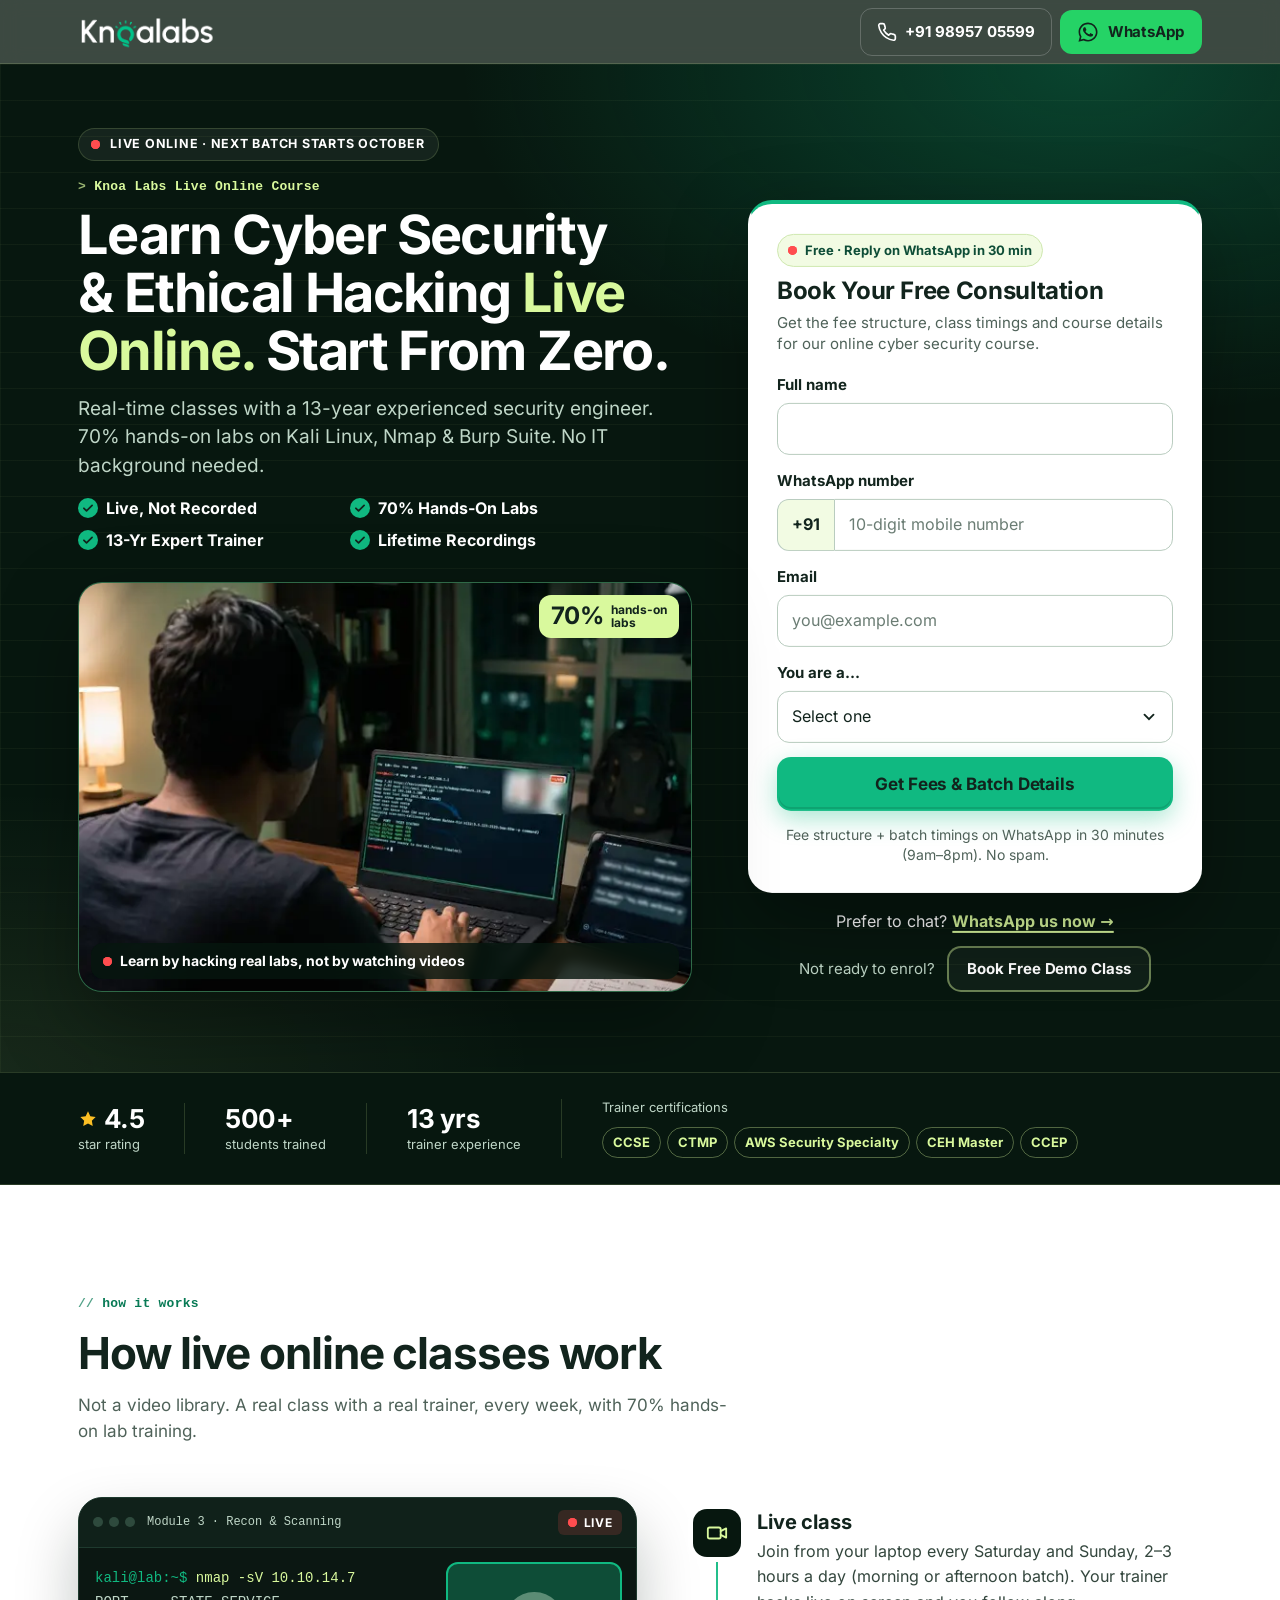
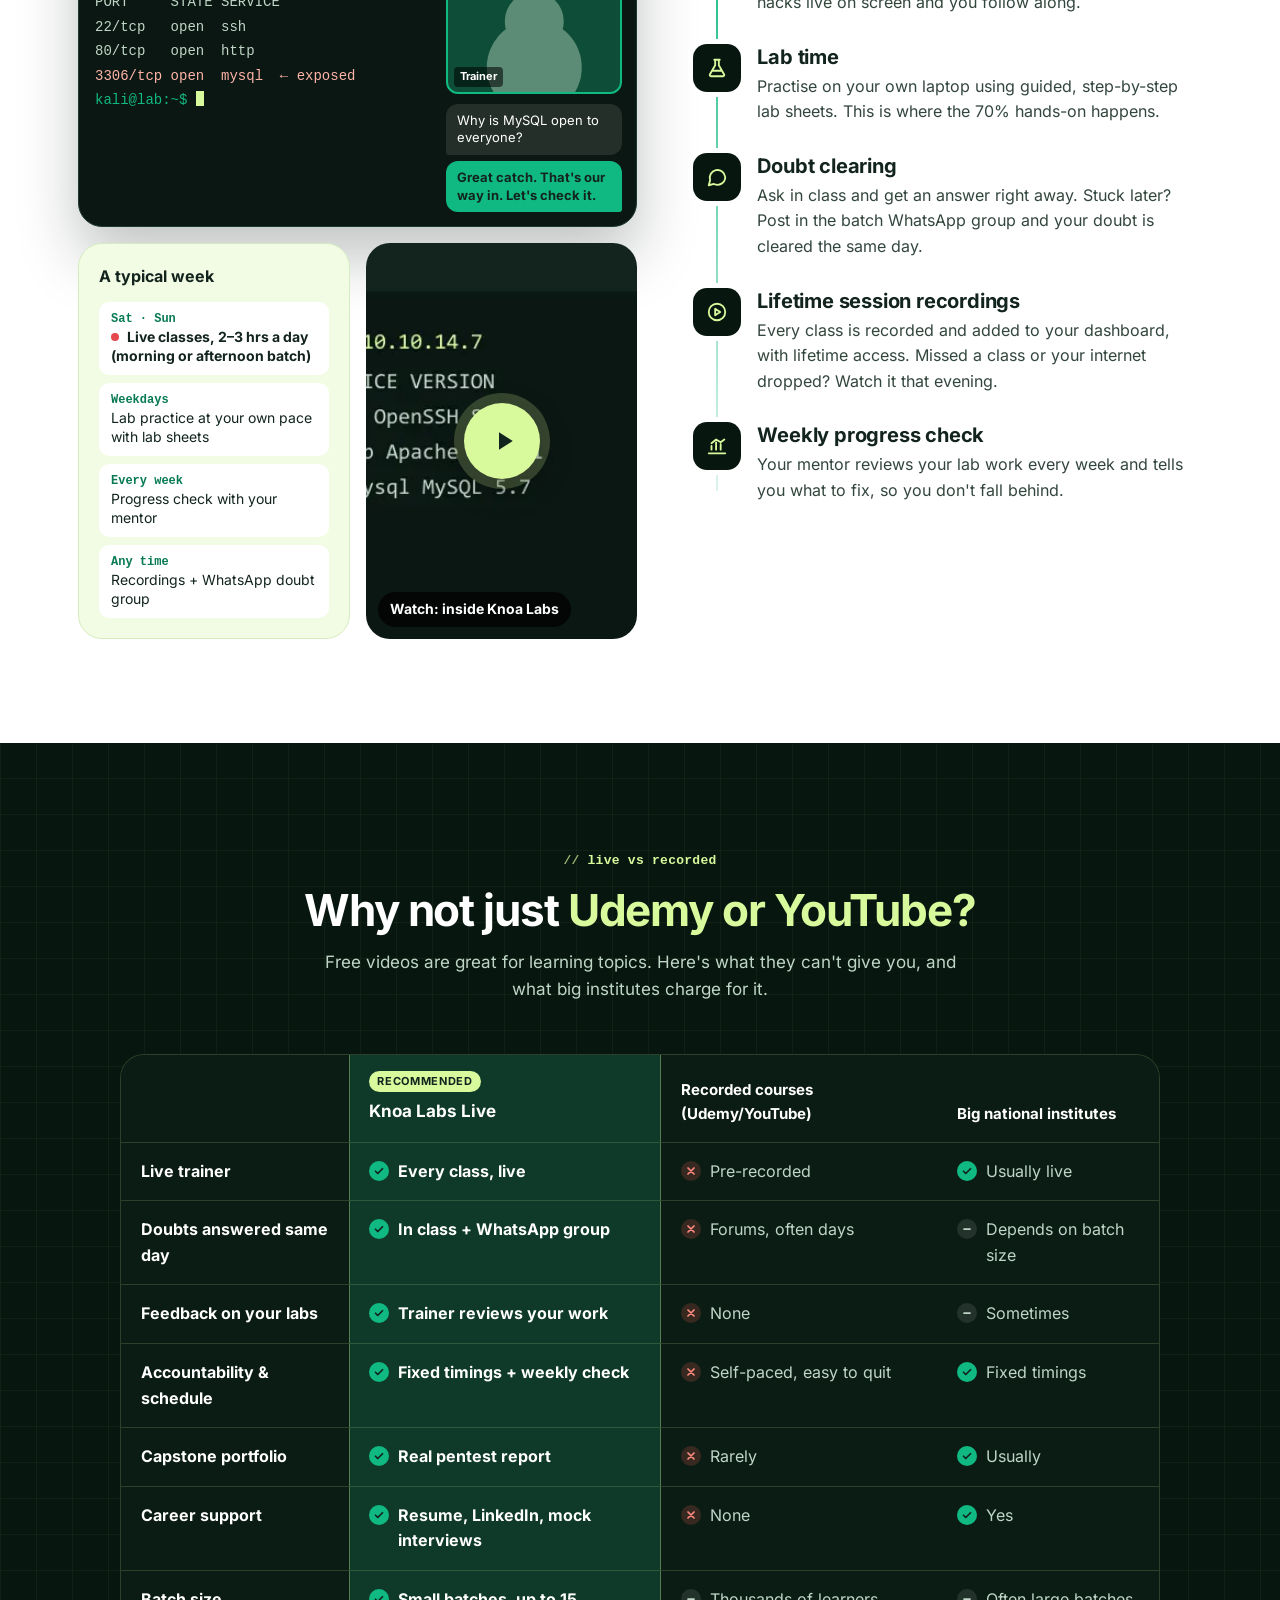
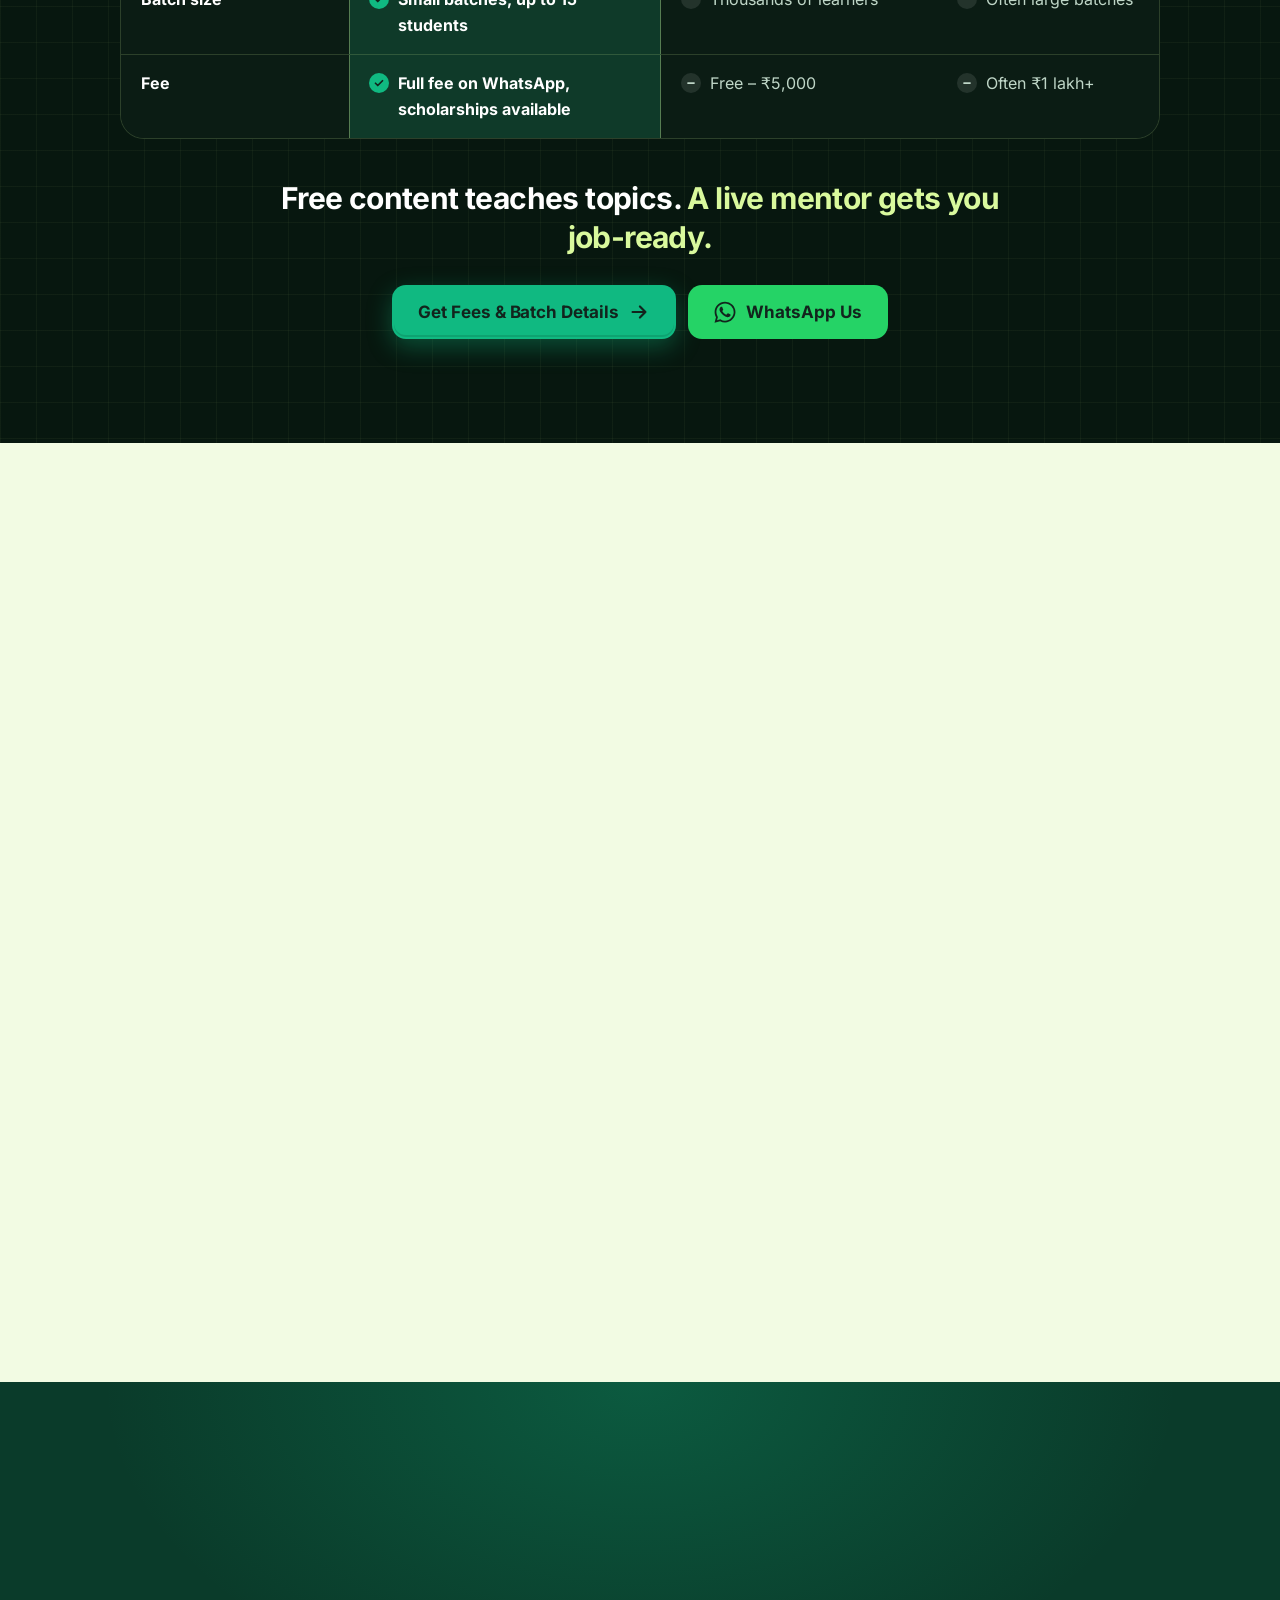
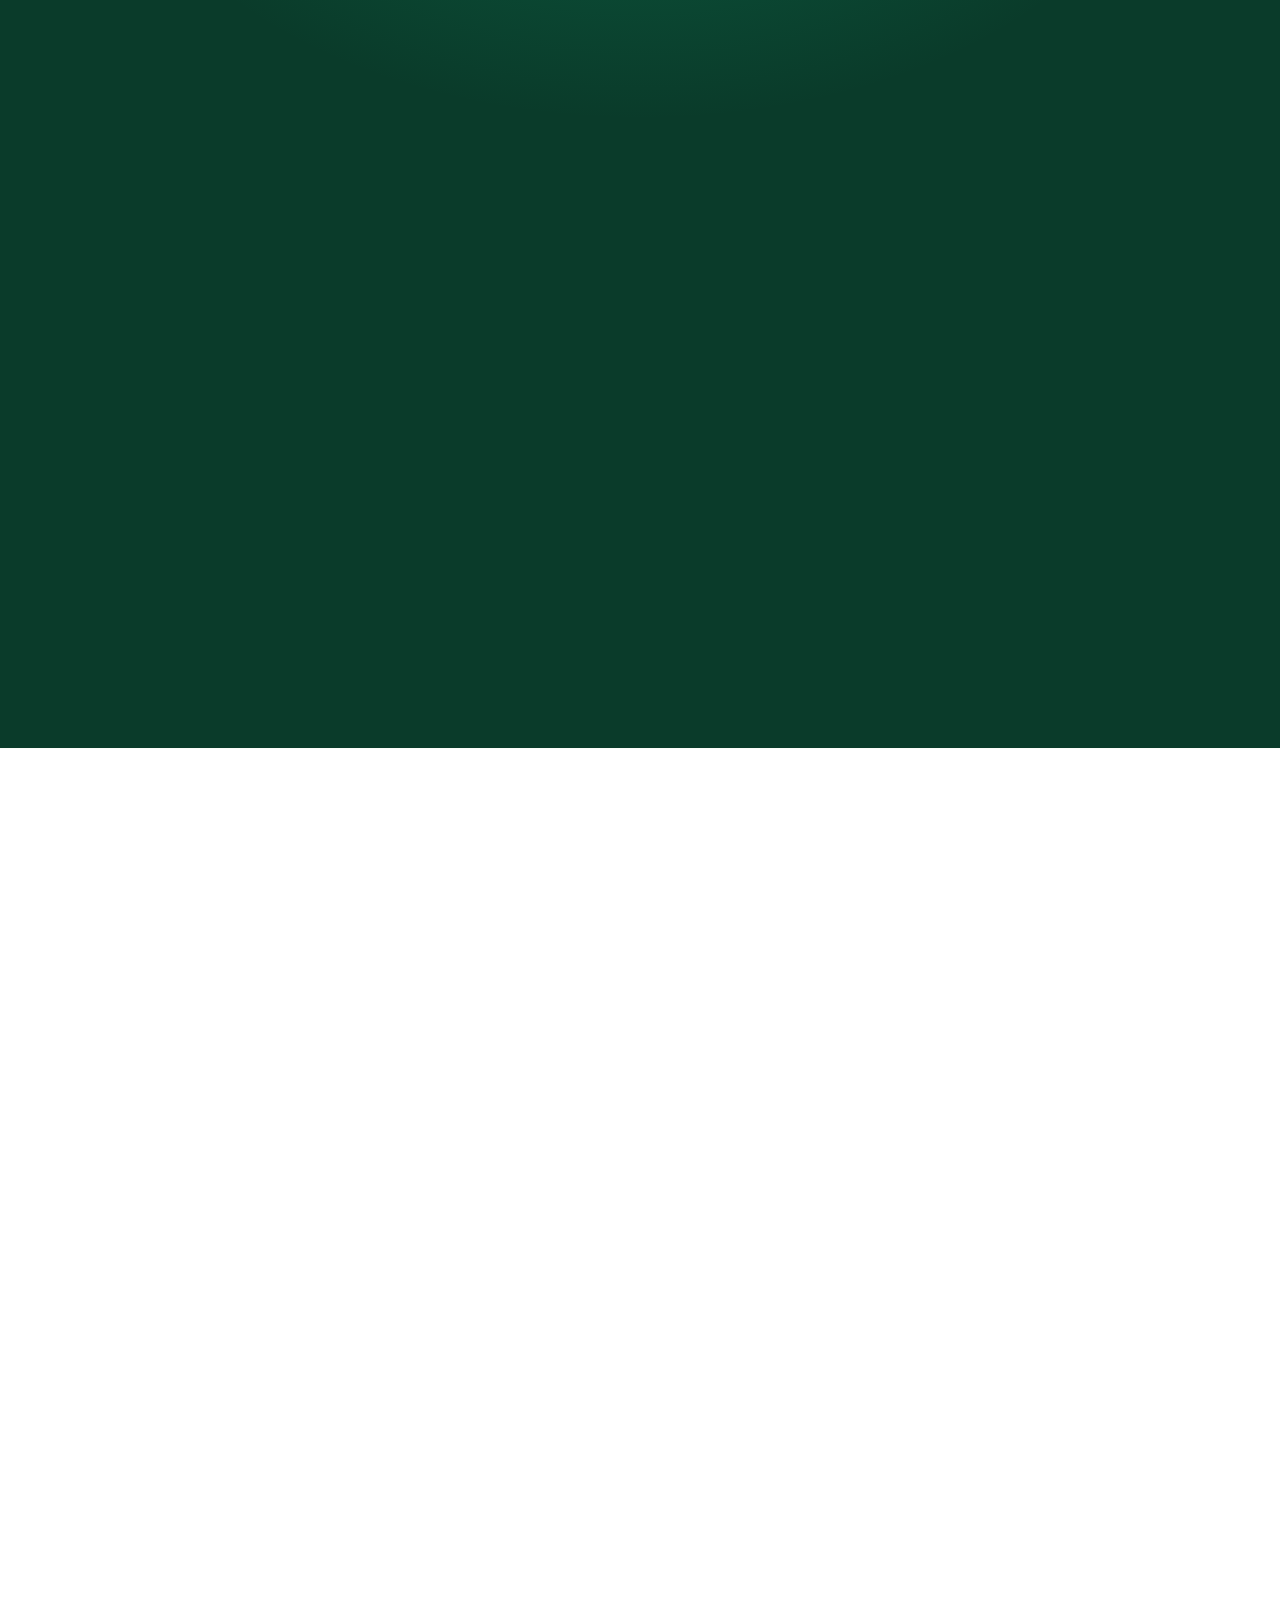
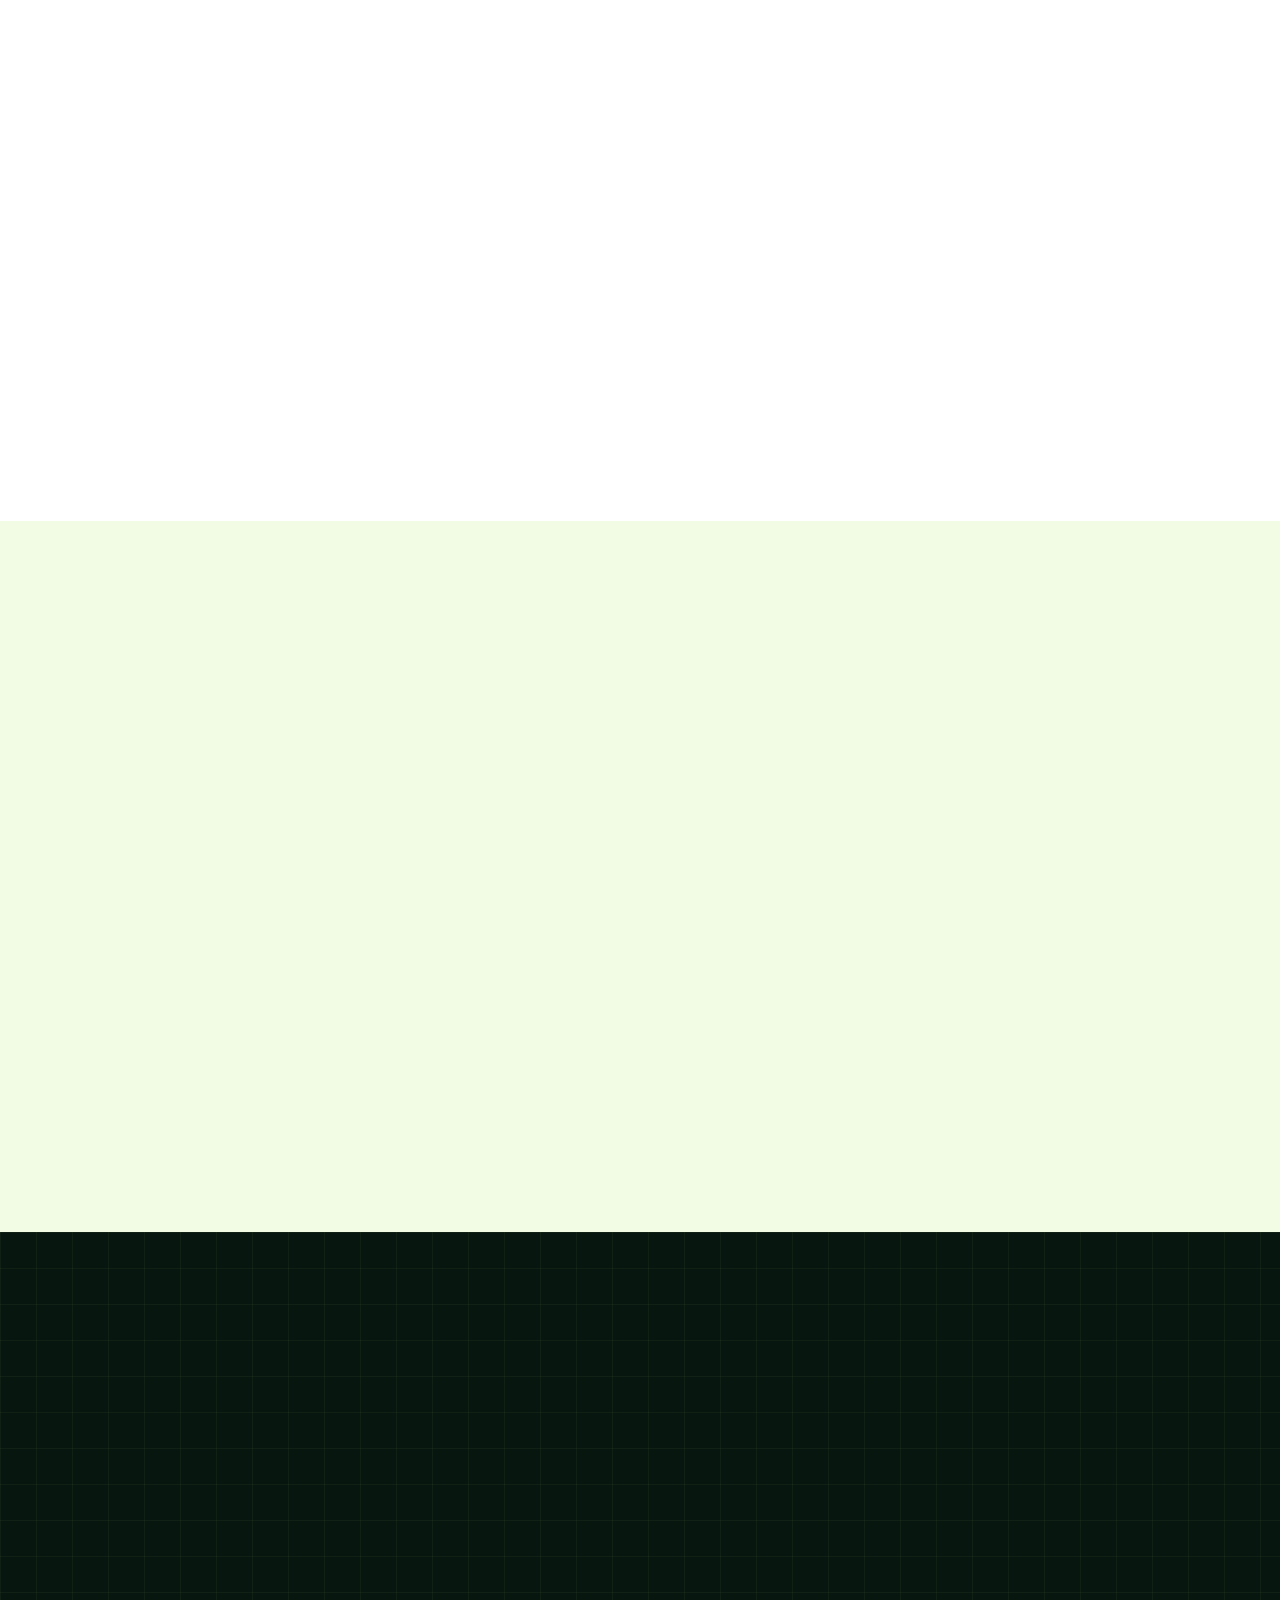
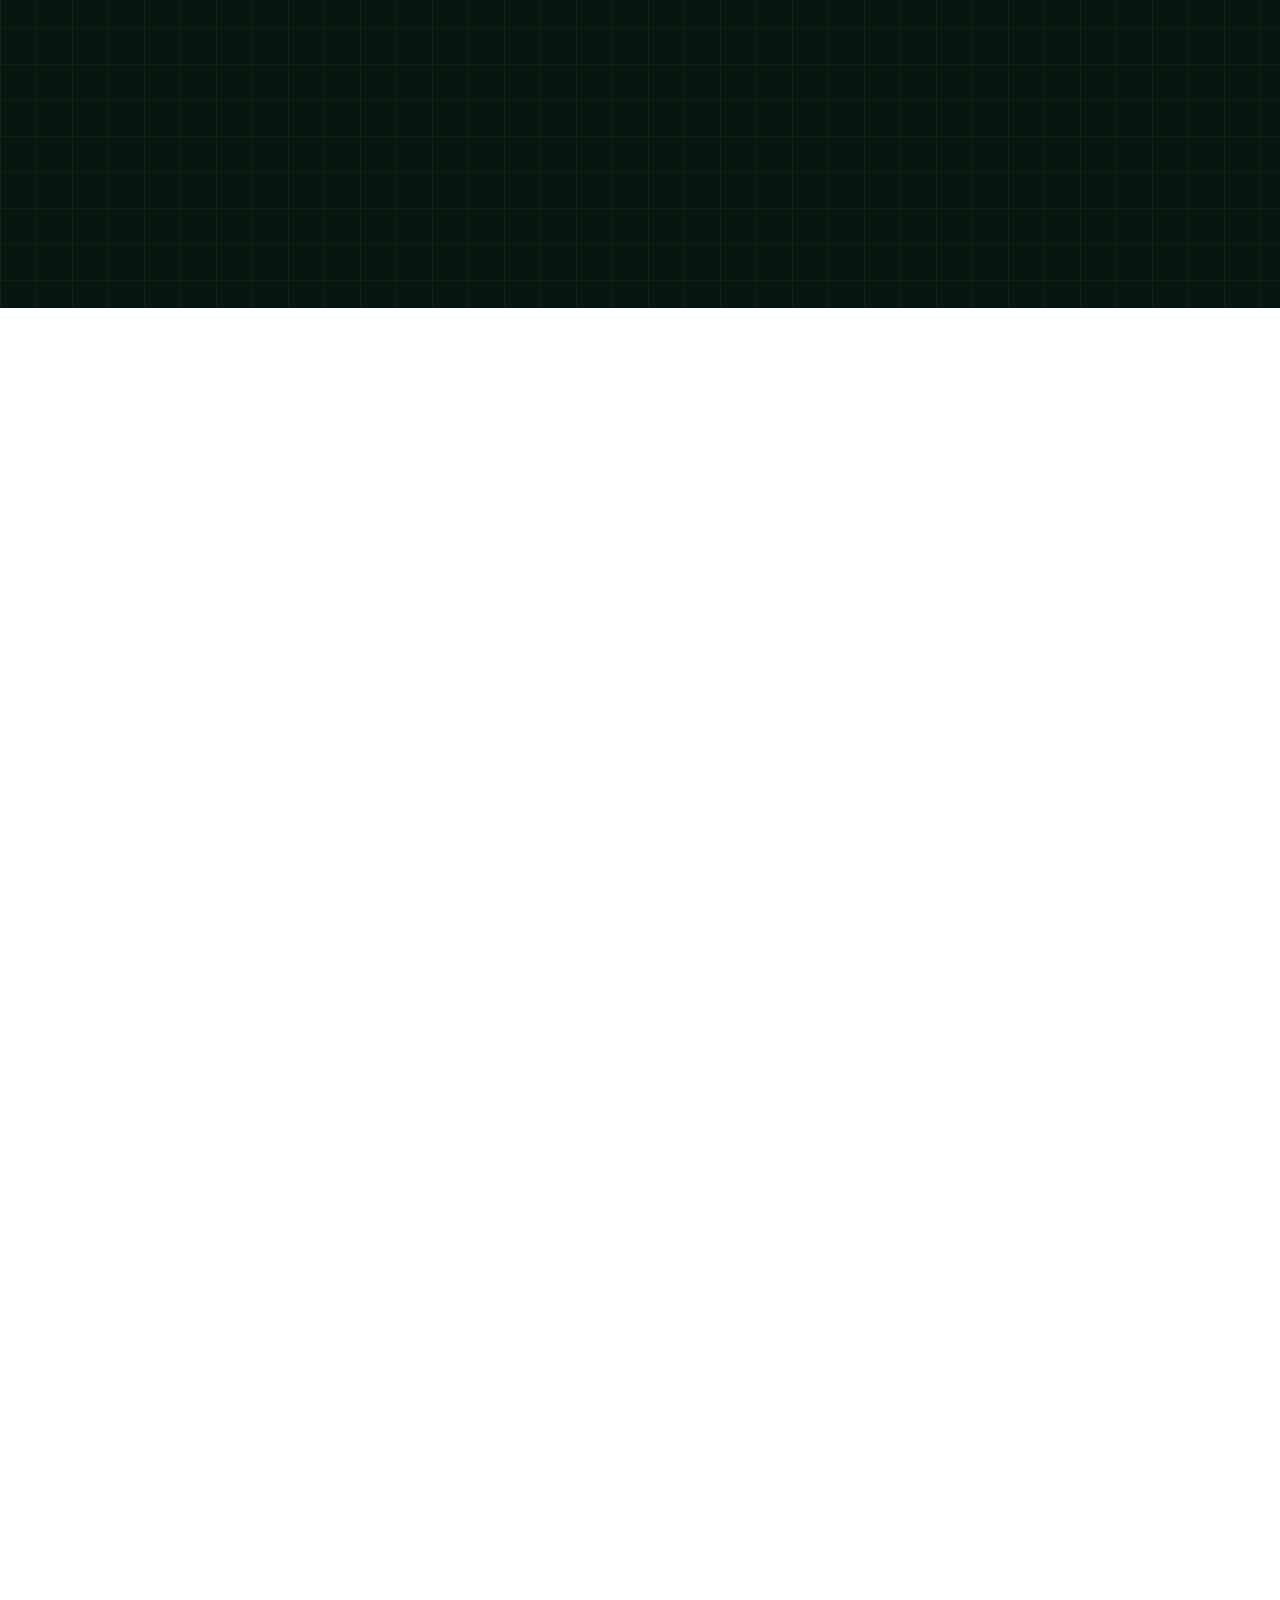
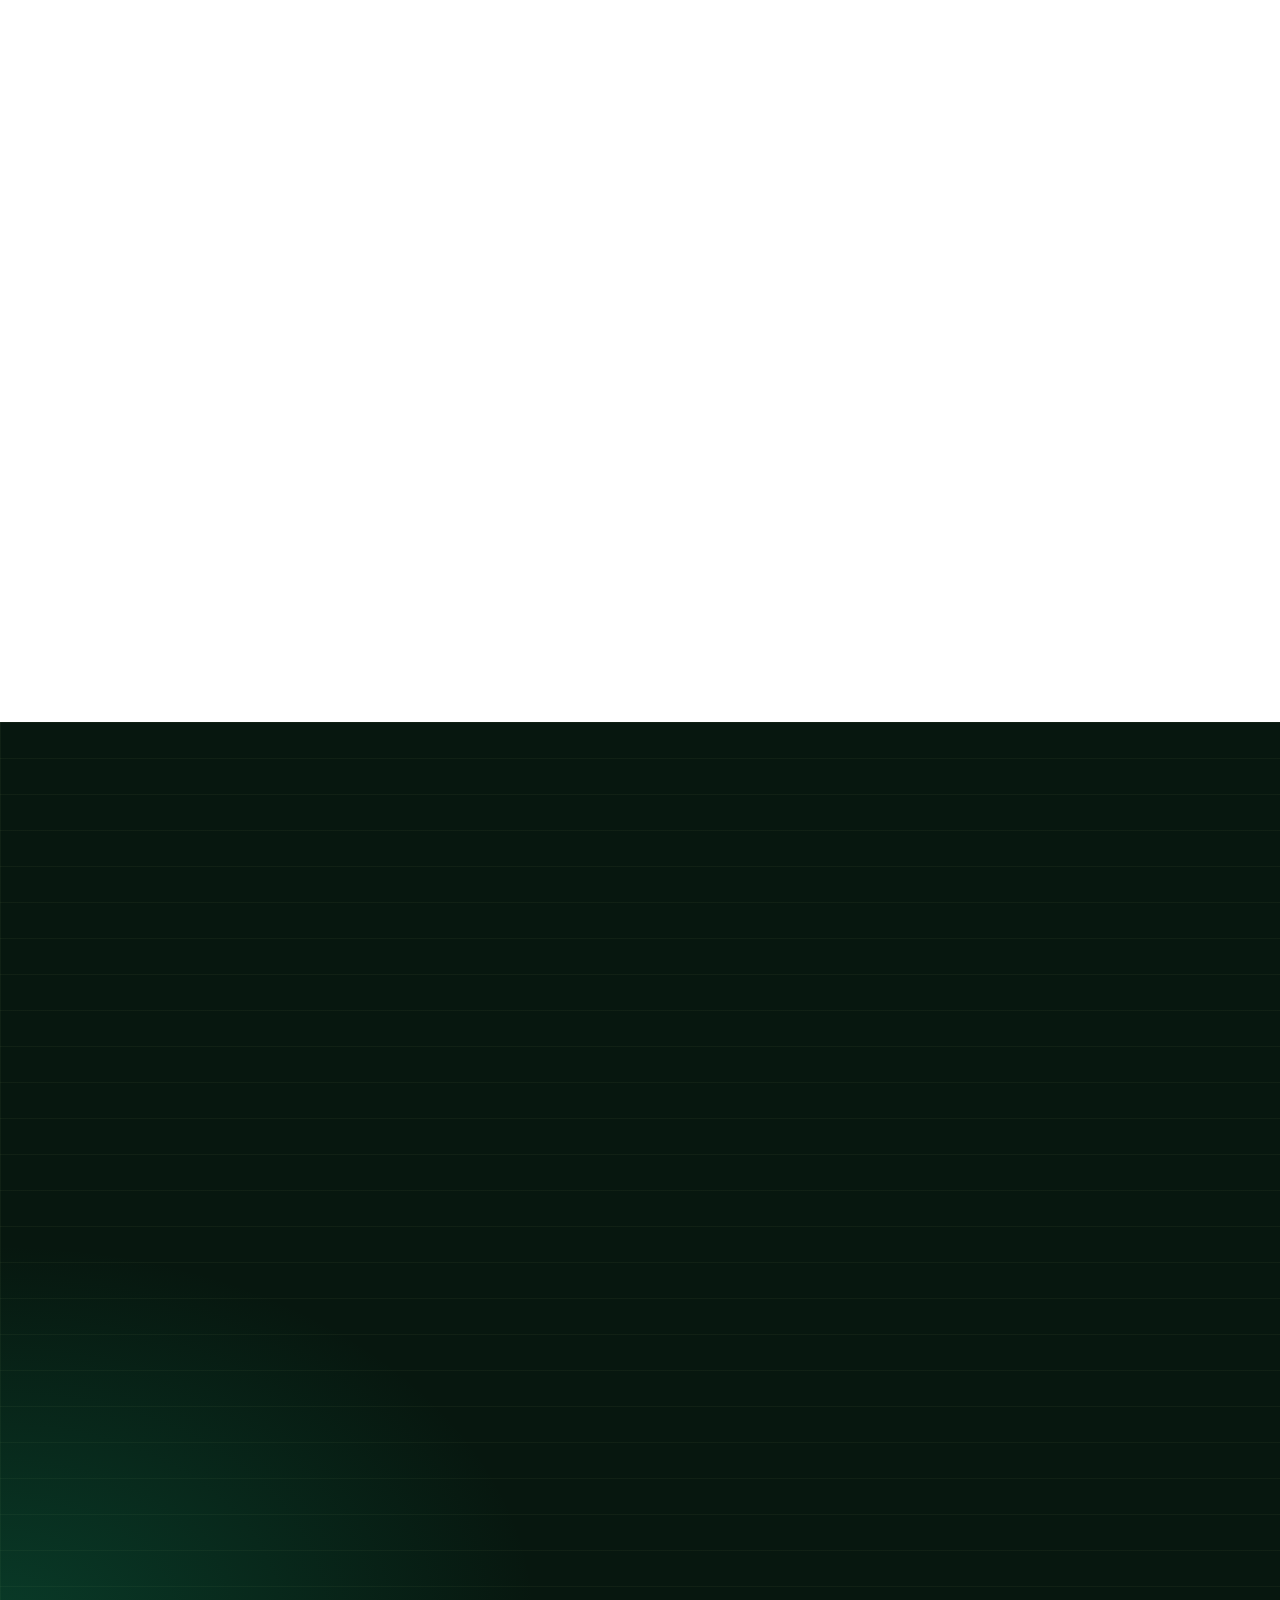
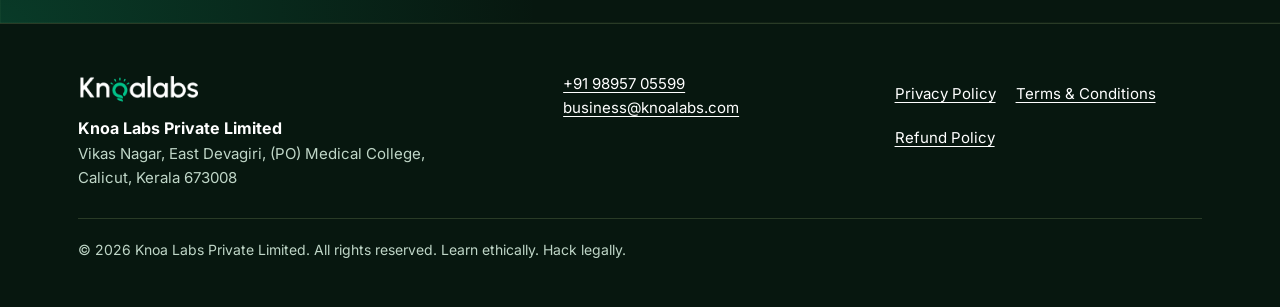
==== cyber-security/index.html @ 48a21d5c "Knoa Labs landing pages (lp.knoalabs.com) with nginx config for DigitalOcean Static site: Cyber Secu" ====
<!doctype html>
<html lang="en-IN">
<head>
<meta charset="utf-8">
<meta name="viewport" content="width=device-width, initial-scale=1">
<title>Live Online Cyber Security Course | Ethical Hacking From Zero | Knoa Labs</title>
<meta name="description" content="Live online cyber security &amp; ethical hacking course with a 13-year experienced security engineer. 70% hands-on labs on Kali Linux, Nmap &amp; Burp Suite. No IT background needed.">
<link rel="canonical" href="https://lp.knoalabs.com/cyber-security">
<meta name="robots" content="index, follow, max-image-preview:large">
<meta name="theme-color" content="#07170F">

<!-- ?kw= H1 swap: runs before first paint. Whitelist only; URL text is never written into the DOM.
     Keep in sync with LP_CONFIG.KEYWORDS in page.js. Visibility is handled in page.css (html[data-kw]). -->
<script>(function(){try{var k=(new URLSearchParams(location.search).get('kw')||'').toLowerCase();if(k==='hacking'||k==='analyst'){document.documentElement.setAttribute('data-kw',k);}if(location.hash.length>1){document.documentElement.classList.add('cv-off');}}catch(e){}})();</script>

<link rel="preload" href="/shared/fonts/inter-latin-700.woff2" as="font" type="font/woff2" crossorigin>
<link rel="preload" href="/shared/fonts/inter-latin-400.woff2" as="font" type="font/woff2" crossorigin>
<!-- Hero photo is above the fold on desktop only (on mobile it sits below the form) -->
<link rel="preload" as="image" href="/cyber-security/assets/hero-live-class-1200.webp" imagesrcset="/cyber-security/assets/hero-live-class-640.webp 640w, /cyber-security/assets/hero-live-class-1200.webp 1200w" imagesizes="(min-width: 960px) 620px, 100vw" media="(min-width: 960px)">
<link rel="stylesheet" href="/shared/base.css?v=4">
<link rel="stylesheet" href="/cyber-security/page.css?v=8">

<link rel="icon" href="/favicon.ico" sizes="48x48">
<link rel="icon" href="/favicon-96x96.png" type="image/png" sizes="96x96">
<link rel="apple-touch-icon" href="/shared/icons/apple-touch-icon.png">

<meta property="og:type" content="website">
<meta property="og:site_name" content="Knoa Labs">
<meta property="og:title" content="Live Online Cyber Security &amp; Ethical Hacking Course | Knoa Labs">
<meta property="og:description" content="Real-time classes with a 13-year experienced security engineer. 70% hands-on labs. Start from zero, no IT background needed.">
<meta property="og:url" content="https://lp.knoalabs.com/cyber-security">
<meta property="og:image" content="https://lp.knoalabs.com/cyber-security/assets/og-image.jpg">
<meta property="og:image:width" content="1200">
<meta property="og:image:height" content="630">
<meta property="og:locale" content="en_IN">
<meta name="twitter:card" content="summary_large_image">

<!-- Order matters: page CONFIG first, then shared tracking, then the form handler -->
<script src="/cyber-security/page.js?v=14" defer></script>
<script src="/shared/tracking.js?v=7" defer></script>
<script src="/shared/form.js?v=8" defer></script>

<script type="application/ld+json">
{
  "@context": "https://schema.org",
  "@graph": [
    {
      "@type": "Organization",
      "@id": "https://knoalabs.com/#organization",
      "name": "Knoa Labs",
      "legalName": "Knoa Labs Private Limited",
      "url": "https://knoalabs.com",
      "logo": "https://lp.knoalabs.com/shared/icons/apple-touch-icon.png",
      "email": "business@knoalabs.com",
      "telephone": "+91-98957-05599",
      "address": {
        "@type": "PostalAddress",
        "streetAddress": "Vikas Nagar, East Devagiri, (PO) Medical College",
        "addressLocality": "Kozhikode",
        "addressRegion": "Kerala",
        "postalCode": "673008",
        "addressCountry": "IN"
      }
    },
    {
      "@type": "Course",
      "@id": "https://lp.knoalabs.com/cyber-security#course",
      "name": "Live Online Cyber Security & Ethical Hacking Course",
      "description": "Live online cyber security and ethical hacking course for beginners. Real-time classes with a 13-year experienced security engineer, 70% hands-on labs on Kali Linux, Nmap and Burp Suite, a capstone penetration test project and placement support.",
      "url": "https://lp.knoalabs.com/cyber-security",
      "provider": {
        "@id": "https://knoalabs.com/#organization"
      },
      "inLanguage": "en",
      "educationalLevel": "Beginner",
      "teaches": [
        "Ethical hacking",
        "Linux for security",
        "Networking and packet analysis",
        "Network and wireless exploitation",
        "Web application security (OWASP Top 10)",
        "API penetration testing",
        "Mobile application penetration testing",
        "AI / LLM security",
        "Penetration test reporting",
        "Kali Linux",
        "Nmap",
        "Wireshark",
        "Metasploit",
        "Burp Suite"
      ],
      "hasCourseInstance": {
        "@type": "CourseInstance",
        "courseMode": "online",
        "location": {
          "@type": "VirtualLocation",
          "url": "https://lp.knoalabs.com/cyber-security"
        },
        "instructor": {
          "@type": "Person",
          "jobTitle": "Senior Application Security Engineer"
        },
        "courseSchedule": {
          "@type": "Schedule",
          "repeatFrequency": "P1W",
          "byDay": [
            "https://schema.org/Saturday",
            "https://schema.org/Sunday"
          ],
          "duration": "PT3H"
        }
      }
    },
    {
      "@type": "FAQPage",
      "@id": "https://lp.knoalabs.com/cyber-security#faq",
      "mainEntity": [
        {
          "@type": "Question",
          "name": "How do the live online classes work? What if my internet drops?",
          "acceptedAnswer": {
            "@type": "Answer",
            "text": "You join live classes from your laptop. The trainer teaches and hacks live on screen while you follow along in your own lab, and you can ask questions by voice or chat at any time. If your internet drops, just rejoin. Every class is recorded and added to your dashboard, so you never miss a topic."
          }
        },
        {
          "@type": "Question",
          "name": "Why join a live course instead of Udemy or YouTube?",
          "acceptedAnswer": {
            "@type": "Answer",
            "text": "Free and recorded videos are useful for learning topics, but nobody checks your work, answers your doubts the same day or keeps you on schedule. In a live batch, a working security engineer teaches you in real time, reviews your labs, and helps you build a capstone pentest report you can show employers."
          }
        },
        {
          "@type": "Question",
          "name": "What is the course fee?",
          "acceptedAnswer": {
            "@type": "Answer",
            "text": "We send the full fee structure and any scholarship you qualify for on WhatsApp, usually within 30 minutes (9am–8pm). Just share your name and number in the form above."
          }
        },
        {
          "@type": "Question",
          "name": "Do I need an IT or coding background?",
          "acceptedAnswer": {
            "@type": "Answer",
            "text": "No. The course starts from zero, with computer basics, networking and Linux first. If you can use a computer and can give a few hours each week, you can do this. Coding helps later but isn't needed to start."
          }
        },
        {
          "@type": "Question",
          "name": "What laptop and internet do I need?",
          "acceptedAnswer": {
            "@type": "Answer",
            "text": "A laptop with at least 8 GB RAM (Windows, Mac or Linux), a stable internet connection and headphones. We help you set up your lab in the first week."
          }
        },
        {
          "@type": "Question",
          "name": "What are the class timings? Can I manage with college or a job?",
          "acceptedAnswer": {
            "@type": "Answer",
            "text": "Yes. Live classes are on weekends only: Saturday and Sunday, 2–3 hours a day, with a morning or an afternoon batch. Your weekdays stay free for college or work, and you can practise the labs whenever it suits you."
          }
        },
        {
          "@type": "Question",
          "name": "What if I miss a class?",
          "acceptedAnswer": {
            "@type": "Answer",
            "text": "Watch the recording in your dashboard (you keep lifetime access) and post any doubts in the batch WhatsApp group. The trainer or a mentor answers the same day."
          }
        },
        {
          "@type": "Question",
          "name": "Is there a placement guarantee?",
          "acceptedAnswer": {
            "@type": "Answer",
            "text": "No, and be careful with anyone who promises one. We give placement support: a resume and LinkedIn makeover, mock interviews, a capstone portfolio and honest advice on which roles to apply for. Getting the job depends on your skills and effort, and we help you build both."
          }
        },
        {
          "@type": "Question",
          "name": "Which certificate do I get? Does it prepare me for CEH / Security+?",
          "acceptedAnswer": {
            "@type": "Answer",
            "text": "You get a Knoa Labs course completion certificate after you finish the labs and the capstone project. The syllabus covers most topics in CEH and CompTIA Security+ and we give you a certification roadmap, but the official exams and their fees are separate."
          }
        },
        {
          "@type": "Question",
          "name": "How long is the course?",
          "acceptedAnswer": {
            "@type": "Answer",
            "text": "3–4 months of live weekend classes (Saturday and Sunday, 2–3 hours a day). Recordings stay available for life, so you can revise after the course ends."
          }
        },
        {
          "@type": "Question",
          "name": "Is learning ethical hacking legal?",
          "acceptedAnswer": {
            "@type": "Answer",
            "text": "Yes. Ethical hacking is a recognised profession in India and around the world. You only practise on lab machines and targets you have permission to test. Hacking any system without written permission is a crime under India's IT Act, 2000, and we teach you where that line is from day one."
          }
        }
      ]
    }
  ]
}
</script>
</head>
<body>
<a class="skip-link" href="#main">Skip to content</a>

<!-- Inline SVG icon sprite -->
<svg width="0" height="0" style="position:absolute" aria-hidden="true" focusable="false">
  <symbol id="i-wa" viewBox="0 0 24 24"><path fill="currentColor" d="M17.47 14.38c-.3-.15-1.76-.87-2.03-.97-.27-.1-.47-.15-.67.15-.2.3-.77.97-.94 1.17-.17.2-.35.22-.64.07-.3-.15-1.26-.46-2.4-1.48-.89-.79-1.49-1.77-1.66-2.07-.17-.3-.02-.46.13-.61.13-.13.3-.35.45-.52.15-.17.2-.3.3-.5.1-.2.05-.37-.02-.52-.08-.15-.67-1.62-.92-2.22-.24-.58-.49-.5-.67-.51h-.57c-.2 0-.52.07-.79.37-.27.3-1.04 1.02-1.04 2.48s1.07 2.88 1.21 3.08c.15.2 2.1 3.2 5.08 4.49.71.31 1.26.49 1.69.63.71.23 1.36.2 1.87.12.57-.09 1.76-.72 2.01-1.41.25-.7.25-1.29.17-1.41-.07-.13-.27-.2-.57-.35zM12.04 21.5h-.01a9.4 9.4 0 0 1-4.8-1.31l-.34-.2-3.57.93.95-3.48-.22-.36a9.43 9.43 0 0 1-1.45-5.03c0-5.2 4.24-9.44 9.45-9.44 2.52 0 4.9.99 6.68 2.77a9.37 9.37 0 0 1 2.76 6.68c0 5.21-4.24 9.44-9.45 9.44zm8.04-17.48A11.3 11.3 0 0 0 12.04.7C5.77.7.67 5.8.67 12.07c0 2 .52 3.96 1.52 5.68L.57 23.7l6.1-1.6a11.33 11.33 0 0 0 5.37 1.37h.01c6.27 0 11.37-5.1 11.37-11.37 0-3.04-1.18-5.9-3.34-8.05z"/></symbol>
  <symbol id="i-phone" viewBox="0 0 24 24"><path fill="none" stroke="currentColor" stroke-width="2" stroke-linecap="round" stroke-linejoin="round" d="M22 16.9v3a2 2 0 0 1-2.2 2 19.8 19.8 0 0 1-8.6-3.1 19.5 19.5 0 0 1-6-6A19.8 19.8 0 0 1 2.1 4.2 2 2 0 0 1 4.1 2h3a2 2 0 0 1 2 1.7c.1.9.4 1.8.7 2.7a2 2 0 0 1-.5 2.1L8 9.8a16 16 0 0 0 6 6l1.3-1.3a2 2 0 0 1 2.1-.4c.9.3 1.8.6 2.7.7a2 2 0 0 1 1.7 2z"/></symbol>
  <symbol id="i-arrow" viewBox="0 0 24 24"><path fill="none" stroke="currentColor" stroke-width="2.4" stroke-linecap="round" stroke-linejoin="round" d="M5 12h14M13 6l6 6-6 6"/></symbol>
  <symbol id="i-check" viewBox="0 0 24 24"><path fill="none" stroke="currentColor" stroke-width="3" stroke-linecap="round" stroke-linejoin="round" d="M5 12.5l4.5 4.5L19 7.5"/></symbol>
  <symbol id="i-download" viewBox="0 0 24 24"><path fill="none" stroke="currentColor" stroke-width="2.2" stroke-linecap="round" stroke-linejoin="round" d="M12 3v12M7 10l5 5 5-5M5 21h14"/></symbol>
  <symbol id="i-video" viewBox="0 0 24 24"><g fill="none" stroke="currentColor" stroke-width="2" stroke-linecap="round" stroke-linejoin="round"><rect x="2" y="6" width="14" height="12" rx="2"/><path d="M16 10l6-3v10l-6-3"/></g></symbol>
  <symbol id="i-flask" viewBox="0 0 24 24"><path fill="none" stroke="currentColor" stroke-width="2" stroke-linecap="round" stroke-linejoin="round" d="M9 3h6M10 3v6L4.2 19.1A1.3 1.3 0 0 0 5.3 21h13.4a1.3 1.3 0 0 0 1.1-1.9L14 9V3M7 15h10"/></symbol>
  <symbol id="i-chat" viewBox="0 0 24 24"><path fill="none" stroke="currentColor" stroke-width="2" stroke-linecap="round" stroke-linejoin="round" d="M21 12a8.5 8.5 0 0 1-12.3 7.6L3 21l1.5-5.4A8.5 8.5 0 1 1 21 12z"/></symbol>
  <symbol id="i-rec" viewBox="0 0 24 24"><g fill="none" stroke="currentColor" stroke-width="2" stroke-linecap="round" stroke-linejoin="round"><circle cx="12" cy="12" r="9"/><path d="M10 8.5v7l5.5-3.5z"/></g></symbol>
  <symbol id="i-chart" viewBox="0 0 24 24"><path fill="none" stroke="currentColor" stroke-width="2" stroke-linecap="round" stroke-linejoin="round" d="M3 20h18M6 16v-4M11 16V8M16 16v-6M20 5l-4 3-5-3-5 4"/></symbol>
  <symbol id="i-cap" viewBox="0 0 24 24"><path fill="none" stroke="currentColor" stroke-width="2" stroke-linecap="round" stroke-linejoin="round" d="M22 9L12 4 2 9l10 5 10-5zM6 11v5c0 1.5 2.7 3 6 3s6-1.5 6-3v-5M22 9v6"/></symbol>
  <symbol id="i-briefcase" viewBox="0 0 24 24"><g fill="none" stroke="currentColor" stroke-width="2" stroke-linecap="round" stroke-linejoin="round"><rect x="3" y="7" width="18" height="13" rx="2"/><path d="M8 7V5a2 2 0 0 1 2-2h4a2 2 0 0 1 2 2v2M3 13h18"/></g></symbol>
  <symbol id="i-server" viewBox="0 0 24 24"><g fill="none" stroke="currentColor" stroke-width="2" stroke-linecap="round" stroke-linejoin="round"><rect x="3" y="3" width="18" height="7" rx="2"/><rect x="3" y="14" width="18" height="7" rx="2"/><path d="M7 6.5h.01M7 17.5h.01"/></g></symbol>
  <symbol id="i-switch" viewBox="0 0 24 24"><path fill="none" stroke="currentColor" stroke-width="2" stroke-linecap="round" stroke-linejoin="round" d="M4 7h14l-3-3M20 17H6l3 3"/></symbol>
  <symbol id="i-hourglass" viewBox="0 0 24 24"><path fill="none" stroke="currentColor" stroke-width="2" stroke-linecap="round" stroke-linejoin="round" d="M6 2h12M6 22h12M7 2v4a5 5 0 0 0 10 0V2M7 22v-4a5 5 0 0 1 10 0v4"/></symbol>
  <symbol id="i-clock" viewBox="0 0 24 24"><g fill="none" stroke="currentColor" stroke-width="2" stroke-linecap="round" stroke-linejoin="round"><circle cx="12" cy="12" r="9"/><path d="M12 7v5l3 2"/></g></symbol>
  <symbol id="i-users" viewBox="0 0 24 24"><g fill="none" stroke="currentColor" stroke-width="2" stroke-linecap="round" stroke-linejoin="round"><circle cx="9" cy="8" r="4"/><path d="M2 21v-1a6 6 0 0 1 6-6h2a6 6 0 0 1 6 6v1M16 4.1a4 4 0 0 1 0 7.8M22 21v-1a6 6 0 0 0-4-5.6"/></g></symbol>
  <symbol id="i-calendar" viewBox="0 0 24 24"><g fill="none" stroke="currentColor" stroke-width="2" stroke-linecap="round" stroke-linejoin="round"><rect x="3" y="5" width="18" height="16" rx="2"/><path d="M3 10h18M8 3v4M16 3v4"/></g></symbol>
  <symbol id="i-shield" viewBox="0 0 24 24"><g fill="none" stroke="currentColor" stroke-width="2" stroke-linecap="round" stroke-linejoin="round"><path d="M12 22s8-4 8-10V5l-8-3-8 3v7c0 6 8 10 8 10z"/><path d="M8.5 12l2.5 2.5 4.5-5"/></g></symbol>
  <symbol id="i-star" viewBox="0 0 24 24"><path fill="currentColor" d="M12 2.8l2.8 5.8 6.4.9-4.6 4.5 1.1 6.3L12 17.3l-5.7 3 1.1-6.3-4.6-4.5 6.4-.9z"/></symbol>
</svg>

<!-- ============ 0. HEADER ============ -->
<header class="site-header">
  <div class="container site-header__inner">
    <a class="site-header__logo" href="#top" aria-label="Knoa Labs, back to top">
      <img src="/shared/icons/logo-white.webp" alt="Knoa Labs" width="154" height="40" fetchpriority="high">
    </a>
    <div class="site-header__actions">
      <a id="call-desktop-header" class="icon-btn" href="tel:+919895705599" data-tel data-loc="header" aria-label="Call Knoa Labs">
        <svg aria-hidden="true"><use href="#i-phone"/></svg><span class="site-header__phone-text">+91 98957 05599</span>
      </a>
      <a id="whatsapp-desktop-header" class="btn btn--wa" href="https://wa.me/919895705599" data-wa data-loc="header"><svg aria-hidden="true"><use href="#i-wa"/></svg>WhatsApp</a>
    </div>
  </div>
</header>

<main id="main">

<!-- ============ 1. HERO ============ -->
<section class="hero" id="top" aria-labelledby="hero-title">
  <div class="container hero__grid">
    <div class="hero__copy">
      <p class="hero__badge"><span class="live-dot" aria-hidden="true"></span><span>Live online · Next batch starts October</span></p>
      <p class="hero__kicker">Knoa Labs Live Online Course</p>
      <h1 class="hero__h1" id="hero-title">
        <span class="h1-default">Learn Cyber Security &amp; Ethical Hacking <span class="hero__hl">Live Online.</span> Start From Zero.</span>
        <span class="h1-alt h1-hacking">Learn Ethical Hacking <span class="hero__hl">Live Online,</span> From Zero.</span>
        <span class="h1-alt h1-analyst">Become a Cyber Security Analyst. <span class="hero__hl">Live Online Course.</span></span>
      </h1>
      <p class="hero__sub">Real-time classes with a 13-year experienced security engineer. 70% hands-on labs on Kali Linux, Nmap &amp; Burp Suite. No IT background needed.</p>
      <ul class="hero__points">
        <li><svg aria-hidden="true"><use href="#i-check"/></svg>Live, Not Recorded</li>
        <li><svg aria-hidden="true"><use href="#i-check"/></svg>70% Hands-On Labs</li>
        <li><svg aria-hidden="true"><use href="#i-check"/></svg>13-Yr Expert Trainer</li>
        <li><svg aria-hidden="true"><use href="#i-check"/></svg>Lifetime Recordings</li>
      </ul>
    </div>

    <div class="hero__form" id="enquire">
      <div class="form-card">
        <p class="form-card__tag"><span class="live-dot" aria-hidden="true"></span>Free · Reply on WhatsApp in 30 min</p>
        <h2 class="form-card__title">Book Your Free Consultation</h2>
        <p class="form-card__sub">Get the fee structure, class timings and course details for our online cyber security course.</p>
        <form class="lead-form" data-lead-form data-location="hero" novalidate>
          <div class="field">
            <label for="hf-name">Full name</label>
            <input id="hf-name" name="name" type="text" autocomplete="name" required maxlength="60" aria-describedby="hf-name-err">
            <p class="field__err" id="hf-name-err"></p>
          </div>
          <div class="field">
            <label for="hf-phone">WhatsApp number</label>
            <div class="phone"><span class="phone__cc">+91</span><input id="hf-phone" name="phone" type="tel" inputmode="tel" autocomplete="tel-national" required maxlength="14" placeholder="10-digit mobile number" aria-describedby="hf-phone-err"></div>
            <p class="field__err" id="hf-phone-err"></p>
          </div>
          <div class="field">
            <label for="hf-email">Email</label>
            <input id="hf-email" name="email" type="email" inputmode="email" autocomplete="email" required maxlength="120" placeholder="you@example.com" aria-describedby="hf-email-err">
            <p class="field__err" id="hf-email-err"></p>
          </div>
          <div class="field">
            <label for="hf-type">You are a…</label>
            <select id="hf-type" name="user_type" required aria-describedby="hf-type-err">
              <option value="" selected disabled>Select one</option>
              <option value="student">Student</option>
              <option value="fresher">Fresher looking for a job</option>
              <option value="it_professional">Working in IT</option>
              <option value="non_it_professional">Working in non-IT</option>
              <option value="other">Other</option>
            </select>
            <p class="field__err" id="hf-type-err"></p>
          </div>
          <div class="hp" aria-hidden="true"><label for="hf-web">Website</label><input id="hf-web" name="website" type="text" tabindex="-1" autocomplete="off"></div>
          <input type="hidden" name="intent" value="enquiry">
          <button class="btn btn--primary btn--block" type="submit">Get Fees &amp; Batch Details</button>
          <p class="form-note">Fee structure + batch timings on WhatsApp in 30 minutes (9am–8pm). No spam.</p>
          <p class="form-status" role="alert"></p>
        </form>
      </div>
      <p class="form-alt">Prefer to chat? <a id="whatsapp-desktop-hero" class="text-link" href="https://wa.me/919895705599" data-wa data-loc="hero">WhatsApp us now →</a></p>
      <p class="demo-cta"><span>Not ready to enrol?</span> <a class="btn btn--outline-light demo-cta__btn" href="#enquire" data-open-dialog="demo-modal" data-loc="hero">Book Free Demo Class</a></p>
    </div>

    <figure class="hero__media">
      <!-- AI-generated scene (student's view of a live class). Instructor tile + chat names are blurred on purpose:
           an AI face must never be presented as the real trainer. Swap for a real class photo when available
           (3:2, new file name: assets are cached for 1 year). -->
      <img src="/cyber-security/assets/hero-live-class-1200.webp"
           srcset="/cyber-security/assets/hero-live-class-640.webp 640w, /cyber-security/assets/hero-live-class-1200.webp 1200w"
           sizes="(min-width: 960px) 620px, 100vw"
           width="1200" height="800" decoding="async"
           alt="Student attending a live online cyber security class on a laptop, with a Kali Linux terminal and the instructor on a live video call">
      <figcaption class="hero__media-tag"><span class="live-dot" aria-hidden="true"></span>Learn by hacking real labs, not by watching videos</figcaption>
      <div class="hero__media-stat" aria-hidden="true"><strong>70%</strong><span>hands-on<br>labs</span></div>
    </figure>
  </div>
</section>

<!-- ============ 2. TRUST BAR ============ -->
<section class="trust" aria-label="Why students trust Knoa Labs">
  <div class="container">
    <ul class="trust__list">
      <li class="trust__item">
        <!-- Optional: wrap in <a class="trust__link" href="GOOGLE_BUSINESS_PROFILE_URL"> once the review source link is available -->
        <span class="trust__big"><svg class="trust__star" aria-hidden="true"><use href="#i-star"/></svg>4.5</span>
        <span class="trust__small">star rating</span>
      </li>
      <li class="trust__item">
        <span class="trust__big">500+</span>
        <span class="trust__small">students trained</span>
      </li>
      <li class="trust__item">
        <span class="trust__big">13 yrs</span>
        <span class="trust__small">trainer experience</span>
      </li>
      <li class="trust__item trust__item--certs">
        <span class="trust__small">Trainer certifications</span>
        <ul class="trust__certs">
          <li>CCSE</li><li>CTMP</li><li>AWS Security Specialty</li><li>CEH Master</li><li>CCEP</li>
        </ul>
      </li>
      <!-- Partner / hiring-partner logos: add ONLY if real and permission is confirmed. -->
    </ul>
  </div>
</section>

<!-- ============ 3. HOW LIVE ONLINE CLASSES WORK ============ -->
<section class="section section--white" id="how-it-works" aria-labelledby="how-title">
  <div class="container">
    <div class="section-head">
      <p class="eyebrow">How it works</p>
      <h2 class="h2" id="how-title">How live online classes work</h2>
      <p class="lead">Not a video library. A real class with a real trainer, every week, with 70% hands-on lab training.</p>
    </div>

    <div class="how">
      <div class="how__visual">
        <figure class="live-ui" role="img" aria-label="Example of a live class: the trainer runs an Nmap scan on a shared Kali Linux screen while a student asks a question in chat.">
          <div class="live-ui__bar" aria-hidden="true">
            <span class="live-ui__dots"><i></i><i></i><i></i></span>
            <span class="live-ui__title">Module 3 · Recon &amp; Scanning</span>
            <span class="live-ui__live"><span class="live-dot"></span>LIVE</span>
          </div>
          <div class="live-ui__body" aria-hidden="true">
            <div class="live-ui__screen">
              <p><span class="t-prompt">kali@lab:~$</span> nmap -sV 10.10.14.7</p>
              <p class="t-dim">PORT&nbsp;&nbsp;&nbsp;&nbsp; STATE SERVICE</p>
              <p class="t-dim">22/tcp&nbsp;&nbsp; open&nbsp; ssh</p>
              <p class="t-dim">80/tcp&nbsp;&nbsp; open&nbsp; http</p>
              <p class="t-hit">3306/tcp open&nbsp; mysql&nbsp; ← exposed</p>
              <p><span class="t-prompt">kali@lab:~$</span> <span class="t-cursor"></span></p>
            </div>
            <div class="live-ui__side">
              <div class="live-ui__cam"><span class="live-ui__avatar"></span><span class="live-ui__name">Trainer</span></div>
              <div class="live-ui__chat">
                <p class="bubble bubble--student">Why is MySQL open to everyone?</p>
                <p class="bubble bubble--trainer">Great catch. That's our way in. Let's check it.</p>
              </div>
            </div>
          </div>
        </figure>

        <div class="how__lower">
          <div class="week" aria-labelledby="week-title">
            <h3 class="week__title" id="week-title">A typical week</h3>
            <ul class="week__list">
              <li><span class="week__days">Sat · Sun</span><span class="week__what week__what--live">Live classes, 2–3 hrs a day (morning or afternoon batch)</span></li>
              <li><span class="week__days">Weekdays</span><span class="week__what">Lab practice at your own pace with lab sheets</span></li>
              <li><span class="week__days">Every week</span><span class="week__what">Progress check with your mentor</span></li>
              <li><span class="week__days">Any time</span><span class="week__what">Recordings + WhatsApp doubt group</span></li>
            </ul>
          </div>
          <!-- [PLACEHOLDER] Replace data-yt with a 30–60s clip of a real class or lab screen recording, and the thumbnail image -->
          <button class="yt-facade" type="button" data-yt="H8P1cgtffX8" data-loc="how_it_works" aria-label="Play video: inside Knoa Labs">
            <img src="/cyber-security/assets/class-video.webp" alt="" width="640" height="360" loading="lazy" decoding="async">
            <span class="yt-facade__play"><svg viewBox="0 0 24 24" aria-hidden="true"><path d="M8 5v14l11-7z"/></svg></span>
            <span class="yt-facade__label">Watch: inside Knoa Labs</span>
          </button>
        </div>
      </div>

      <ol class="timeline">
        <li class="timeline__step">
          <span class="timeline__icon"><svg aria-hidden="true"><use href="#i-video"/></svg></span>
          <div>
            <h3 class="h3">Live class</h3>
            <p>Join from your laptop every Saturday and Sunday, 2–3 hours a day (morning or afternoon batch). Your trainer hacks live on screen and you follow along.</p>
          </div>
        </li>
        <li class="timeline__step">
          <span class="timeline__icon"><svg aria-hidden="true"><use href="#i-flask"/></svg></span>
          <div>
            <h3 class="h3">Lab time</h3>
            <p>Practise on your own laptop using guided, step-by-step lab sheets. This is where the 70% hands-on happens.</p>
          </div>
        </li>
        <li class="timeline__step">
          <span class="timeline__icon"><svg aria-hidden="true"><use href="#i-chat"/></svg></span>
          <div>
            <h3 class="h3">Doubt clearing</h3>
            <p>Ask in class and get an answer right away. Stuck later? Post in the batch WhatsApp group and your doubt is cleared the same day.</p>
          </div>
        </li>
        <li class="timeline__step">
          <span class="timeline__icon"><svg aria-hidden="true"><use href="#i-rec"/></svg></span>
          <div>
            <h3 class="h3">Lifetime session recordings</h3>
            <p>Every class is recorded and added to your dashboard, with lifetime access. Missed a class or your internet dropped? Watch it that evening.</p>
          </div>
        </li>
        <li class="timeline__step">
          <span class="timeline__icon"><svg aria-hidden="true"><use href="#i-chart"/></svg></span>
          <div>
            <h3 class="h3">Weekly progress check</h3>
            <p>Your mentor reviews your lab work every week and tells you what to fix, so you don't fall behind.</p>
          </div>
        </li>
      </ol>
    </div>
  </div>
</section>

<!-- ============ 4. WHY NOT UDEMY / YOUTUBE ============ -->
<section class="section section--night section--grid" id="compare" aria-labelledby="compare-title">
  <div class="container">
    <div class="section-head section-head--center">
      <p class="eyebrow">Live vs recorded</p>
      <h2 class="h2" id="compare-title">Why not just <span class="accent">Udemy or YouTube?</span></h2>
      <p class="lead">Free videos are great for learning topics. Here's what they can't give you, and what big institutes charge for it.</p>
    </div>

    <div class="compare">
      <table class="compare__table">
        <caption class="sr-only">Knoa Labs Live compared with recorded courses and big national institutes</caption>
        <thead>
          <tr>
            <th scope="col"><span class="sr-only">Feature</span></th>
            <th scope="col" class="is-us"><span class="compare__tag">Recommended</span>Knoa Labs Live</th>
            <th scope="col">Recorded courses (Udemy/YouTube)</th>
            <th scope="col">Big national institutes</th>
          </tr>
        </thead>
        <tbody>
          <tr>
            <th scope="row">Live trainer</th>
            <td class="is-us" data-label="Knoa Labs Live"><span class="yes">Every class, live</span></td>
            <td data-label="Recorded courses"><span class="no">Pre-recorded</span></td>
            <td data-label="Big institutes"><span class="yes">Usually live</span></td>
          </tr>
          <tr>
            <th scope="row">Doubts answered same day</th>
            <td class="is-us" data-label="Knoa Labs Live"><span class="yes">In class + WhatsApp group</span></td>
            <td data-label="Recorded courses"><span class="no">Forums, often days</span></td>
            <td data-label="Big institutes"><span class="mid">Depends on batch size</span></td>
          </tr>
          <tr>
            <th scope="row">Feedback on your labs</th>
            <td class="is-us" data-label="Knoa Labs Live"><span class="yes">Trainer reviews your work</span></td>
            <td data-label="Recorded courses"><span class="no">None</span></td>
            <td data-label="Big institutes"><span class="mid">Sometimes</span></td>
          </tr>
          <tr>
            <th scope="row">Accountability &amp; schedule</th>
            <td class="is-us" data-label="Knoa Labs Live"><span class="yes">Fixed timings + weekly check</span></td>
            <td data-label="Recorded courses"><span class="no">Self-paced, easy to quit</span></td>
            <td data-label="Big institutes"><span class="yes">Fixed timings</span></td>
          </tr>
          <tr>
            <th scope="row">Capstone portfolio</th>
            <td class="is-us" data-label="Knoa Labs Live"><span class="yes">Real pentest report</span></td>
            <td data-label="Recorded courses"><span class="no">Rarely</span></td>
            <td data-label="Big institutes"><span class="yes">Usually</span></td>
          </tr>
          <tr>
            <th scope="row">Career support</th>
            <td class="is-us" data-label="Knoa Labs Live"><span class="yes">Resume, LinkedIn, mock interviews</span></td>
            <td data-label="Recorded courses"><span class="no">None</span></td>
            <td data-label="Big institutes"><span class="yes">Yes</span></td>
          </tr>
          <tr>
            <th scope="row">Batch size</th>
            <td class="is-us" data-label="Knoa Labs Live"><span class="yes">Small batches, up to 15 students</span></td>
            <td data-label="Recorded courses"><span class="mid">Thousands of learners</span></td>
            <td data-label="Big institutes"><span class="mid">Often large batches</span></td>
          </tr>
          <tr>
            <th scope="row">Fee</th>
            <td class="is-us" data-label="Knoa Labs Live"><span class="yes">Full fee on WhatsApp, scholarships available</span></td>
            <td data-label="Recorded courses"><span class="mid">Free – ₹5,000</span></td>
            <td data-label="Big institutes"><span class="mid">Often ₹1 lakh+</span></td>
          </tr>
        </tbody>
      </table>
    </div>

    <p class="compare__close">Free content teaches topics. <span class="accent">A live mentor gets you job-ready.</span></p>
    <div class="btn-row btn-row--center">
      <a class="btn btn--primary" href="#enquire" data-open-form="enquiry" data-loc="compare">Get Fees &amp; Batch Details<svg class="btn__arrow" aria-hidden="true"><use href="#i-arrow"/></svg></a>
      <a id="whatsapp-desktop-compare" class="btn btn--wa" href="https://wa.me/919895705599" data-wa data-loc="compare"><svg aria-hidden="true"><use href="#i-wa"/></svg>WhatsApp Us</a>
    </div>
  </div>
</section>

<!-- ============ 5. WHO THIS IS FOR ============ -->
<section class="section section--soft" id="who" aria-labelledby="who-title">
  <div class="container">
    <div class="section-head">
      <p class="eyebrow">Who this is for</p>
      <h2 class="h2" id="who-title">No IT background? <span class="accent">Start here.</span></h2>
      <p class="lead">Start cyber security from zero. The first modules teach computer basics, networking and Linux before any hacking.</p>
    </div>
    <ul class="grid grid--4 who">
      <li class="card who__card">
        <span class="who__icon"><svg aria-hidden="true"><use href="#i-cap"/></svg></span>
        <h3 class="h3">Students</h3>
        <p>Plus Two or degree students who want a skill that gets hired, not just another certificate.</p>
      </li>
      <li class="card who__card">
        <span class="who__icon"><svg aria-hidden="true"><use href="#i-briefcase"/></svg></span>
        <h3 class="h3">Freshers</h3>
        <p>Graduates looking for their first tech job, with a portfolio to show in interviews.</p>
      </li>
      <li class="card who__card">
        <span class="who__icon"><svg aria-hidden="true"><use href="#i-server"/></svg></span>
        <h3 class="h3">IT support &amp; network staff</h3>
        <p>You already know systems. Move into security roles with hands-on attack and defence skills.</p>
      </li>
      <li class="card who__card">
        <span class="who__icon"><svg aria-hidden="true"><use href="#i-switch"/></svg></span>
        <h3 class="h3">Career switchers</h3>
        <p>From non-IT? We start from the basics and take you step by step, live.</p>
      </li>
    </ul>

    <div class="who__lower">
      <div class="need">
        <h3 class="h3">What you need to start</h3>
        <ul class="checklist">
          <li>A laptop with 8 GB RAM or more (Windows, Mac or Linux)</li>
          <li>A stable internet connection and headphones</li>
          <li>Your weekends for live classes (2–3 hours a day) plus some lab practice during the week</li>
          <li>Curiosity. No coding needed to start.</li>
        </ul>
      </div>
      <p class="who__honest"><strong>Not for you if</strong> you want a certificate without doing the labs.</p>
    </div>
  </div>
</section>

<!-- ============ 6. FEES & NEXT BATCH ============ -->
<!-- NOTE: The fee is hidden at the client's request. Showing the actual fee (or "starting from ₹X")
     usually filters out low-intent enquiries and improves lead quality. Recommended to test showing it. -->
<section class="section section--dark fees-section" id="fees" aria-labelledby="fees-title">
  <div class="container">
    <div class="section-head section-head--center">
      <p class="eyebrow">Fees &amp; next batch</p>
      <h2 class="h2" id="fees-title">Join the next live batch</h2>
      <p class="lead">Online cyber security course with live classes, lifetime recordings and placement support.</p>
    </div>

    <div class="fees">
      <div class="fees__main">
        <p class="fees__next"><span class="live-dot" aria-hidden="true"></span>Next live batch: <strong>October 2026</strong></p>
        <dl class="fees__specs">
          <div><svg aria-hidden="true"><use href="#i-hourglass"/></svg><dt>Duration</dt><dd>3–4 months</dd></div>
          <div><svg aria-hidden="true"><use href="#i-video"/></svg><dt>Live classes</dt><dd>Sat &amp; Sun, 2–3 hrs a day</dd></div>
          <div><svg aria-hidden="true"><use href="#i-clock"/></svg><dt>Batches</dt><dd>Morning or afternoon</dd></div>
          <div><svg aria-hidden="true"><use href="#i-users"/></svg><dt>Seats</dt><dd>Up to 15 per batch</dd></div>
        </dl>
        <div class="fees__price">
          <p class="fees__price-title">Full fee structure sent instantly on WhatsApp</p>
          <p class="fees__price-sub">Share your details and our advisor sends the complete fee, batch timings and any scholarship you qualify for.</p>
          <ul class="fees__tags">
            <li>Free consultation</li>
            <li>Scholarships available</li>
          </ul>
        </div>
      </div>
      <div class="fees__side">
        <h3 class="fees__inc-title">What's included</h3>
        <ul class="checklist fees__inc">
          <li>Live online classes</li>
          <li>Lifetime session recordings</li>
          <li>Live labs + lab sheets</li>
          <li>Capstone pentest project</li>
          <li>Course certificate</li>
          <li>Resume + LinkedIn makeover</li>
          <li>Mock interviews</li>
          <li>Student community</li>
        </ul>
        <a class="btn btn--primary btn--block" href="#enquire" data-open-form="seat" data-loc="fees">Reserve My Seat in the October Batch</a>
        <a id="whatsapp-desktop-fees" class="btn btn--wa btn--block fees__wa" href="https://wa.me/919895705599" data-wa data-loc="fees"><svg aria-hidden="true"><use href="#i-wa"/></svg>WhatsApp Us</a>
      </div>
    </div>
  </div>
</section>

<!-- ============ 7. CURRICULUM ============ -->
<section class="section section--white" id="curriculum" aria-labelledby="curr-title">
  <div class="container curr">
    <div class="curr__intro">
      <p class="eyebrow">Curriculum · 12 modules</p>
      <h2 class="h2" id="curr-title">From zero to your first pentest report</h2>
      <p class="lead">From Linux and networking basics to web, API, mobile and AI security. You learn a concept, then you hack it in your own lab.</p>
      <ul class="curr__stats">
        <li><strong>12</strong><span>modules</span></li>
        <li><strong>3–4</strong><span>months</span></li>
        <li><strong>70%</strong><span>lab work</span></li>
      </ul>
      <a class="btn btn--outline" href="#enquire" data-open-form="syllabus" data-loc="curriculum"><svg aria-hidden="true"><use href="#i-download"/></svg>Download Full Syllabus (PDF)</a>
      <a class="btn btn--outline demo-btn" href="#enquire" data-open-dialog="demo-modal" data-loc="curriculum">Book Free Demo Class</a>
    </div>
    <div class="accordion curr__list">
      <details open>
        <summary><span class="mod"><span class="mod__n">01</span><span class="mod__t">Cybersecurity Foundations &amp; Security Mindset<span class="mod__meta">CIA triad · Kill chain · Red, blue &amp; purple teams</span></span></span></summary>
        <div class="accordion__body"><p>CIA triad, defence-in-depth and zero trust, ethical vs malicious hacking, the cyber kill chain, CVEs and vulnerability scoring, and how VA, pentesting and red teaming differ.</p></div>
      </details>
      <details>
        <summary><span class="mod"><span class="mod__n">02</span><span class="mod__t">Linux Fundamentals for Security Professionals<span class="mod__meta">Kali Linux · VirtualBox · Bash</span></span></span></summary>
        <div class="accordion__body"><p>Set up Kali Linux with VirtualBox snapshots, then learn the file system, core commands, permissions (chmod, chown, SUID/SGID), Bash scripting and Linux logs for security monitoring.</p></div>
      </details>
      <details>
        <summary><span class="mod"><span class="mod__n">03</span><span class="mod__t">Networking Fundamentals &amp; Protocol Analysis<span class="mod__meta">Wireshark</span></span></span></summary>
        <div class="accordion__body"><p>Network types and topologies, OSI vs TCP/IP, HTTP, DNS, DHCP, ARP and SSH, TCP/UDP handshakes and attack surfaces, IP addressing and subnetting, and packet analysis with Wireshark.</p></div>
      </details>
      <details>
        <summary><span class="mod"><span class="mod__n">04</span><span class="mod__t">Windows Fundamentals &amp; Cloud Security Basics<span class="mod__meta">Windows · NTFS · Cloud IAM</span></span></span></summary>
        <div class="accordion__body"><p>Windows architecture, NTFS permissions and the registry, then cloud models (IaaS, PaaS, SaaS), the shared responsibility model and IAM fundamentals.</p></div>
      </details>
      <details>
        <summary><span class="mod"><span class="mod__n">05</span><span class="mod__t">Network &amp; Wireless Exploitation<span class="mod__meta">Nmap · Metasploit · Hydra · John the Ripper · Aircrack-ng</span></span></span></summary>
        <div class="accordion__body"><p>OSINT and reconnaissance, active scanning with Nmap, packet crafting with Hping3 and Netcat, password cracking, buffer overflow basics, the Metasploit Framework and wireless security.</p></div>
      </details>
      <details>
        <summary><span class="mod"><span class="mod__n">06</span><span class="mod__t">Web Application Fundamentals &amp; Secure Development<span class="mod__meta">Apache2 · SQL · OWASP Top 10</span></span></span></summary>
        <div class="accordion__body"><p>How web apps work end to end: hosting on Linux with Apache2, web programming and SQL for security testing, an introduction to the OWASP Top 10 and secure coding principles.</p></div>
      </details>
      <details>
        <summary><span class="mod"><span class="mod__n">07</span><span class="mod__t">Web &amp; Network Application Security: Hands-On Labs<span class="mod__meta">Burp Suite · OWASP ZAP · 22 hrs of labs</span></span></span></summary>
        <div class="accordion__body"><p>SQL injection, XSS, broken access control and IDOR, CSRF vs SSRF, authentication and session flaws, CORS misconfigurations, file upload to RCE, and insecure deserialization.</p></div>
      </details>
      <details>
        <summary><span class="mod"><span class="mod__n">08</span><span class="mod__t">API Penetration Testing<span class="mod__meta">OWASP API Top 10 · JWT</span></span></span></summary>
        <div class="accordion__body"><p>API fundamentals, the OWASP API Security Top 10, JWT attacks, and API enumeration and fuzzing.</p></div>
      </details>
      <details>
        <summary><span class="mod"><span class="mod__n">09</span><span class="mod__t">Mobile Application Penetration Testing<span class="mod__meta">APK decompilation · Burp Suite</span></span></span></summary>
        <div class="accordion__body"><p>Mobile app architecture, the OWASP Mobile Top 10, static analysis and APK decompilation, and dynamic analysis with Burp Suite.</p></div>
      </details>
      <details>
        <summary><span class="mod"><span class="mod__n">10</span><span class="mod__t">AI / LLM Security<span class="mod__meta">OWASP Top 10 for LLMs · Prompt injection</span></span></span></summary>
        <div class="accordion__body"><p>The OWASP Top 10 for LLM applications, direct and indirect prompt injection, sensitive data leakage in AI systems, securing AI-integrated apps and AI red-teaming.</p></div>
      </details>
      <details>
        <summary><span class="mod"><span class="mod__n">11</span><span class="mod__t">Penetration Testing Reporting &amp; Documentation<span class="mod__meta">Professional pentest report</span></span></span></summary>
        <div class="accordion__body"><p>Report structure and risk ratings, writing for technical and business readers, evidence handling and chain of custody, and industry report standards.</p></div>
      </details>
      <details>
        <summary><span class="mod"><span class="mod__n">12</span><span class="mod__t">Career Readiness: Resume, Certifications &amp; Interview Prep<span class="mod__meta">Resume · Portfolio · Mock interviews</span></span></span></summary>
        <div class="accordion__body"><p>A cybersecurity resume and portfolio, your certification roadmap, and technical and behavioural interview practice.</p></div>
      </details>
    </div>
  </div>
</section>

<!-- ============ 8. TOOLS ============ -->
<section class="section section--soft" id="tools" aria-labelledby="tools-title">
  <div class="container">
    <div class="section-head">
      <p class="eyebrow">Tools you'll use</p>
      <h2 class="h2" id="tools-title">Kali Linux, Nmap, Burp Suite <span class="accent">and more</span></h2>
      <p class="lead">The same tools working security teams use. You'll use each one in your own lab, not just watch a demo.</p>
    </div>
    <ul class="tools">
      <li class="tool"><img src="/shared/icons/tool-kali.svg" alt="" width="48" height="48" loading="lazy"><h3 class="h3">Kali Linux</h3><p>Your hacking workstation. Set it up in week one and live in its terminal.</p></li>
      <li class="tool"><img src="/shared/icons/tool-nmap.svg" alt="" width="48" height="48" loading="lazy"><h3 class="h3">Nmap</h3><p>Scan a network, find open ports and identify the services running on them.</p></li>
      <li class="tool"><img src="/shared/icons/tool-burp.svg" alt="" width="48" height="48" loading="lazy"><h3 class="h3">Burp Suite</h3><p>Intercept and change web traffic to find OWASP Top 10 bugs in web apps.</p></li>
      <li class="tool"><img src="/shared/icons/tool-wireshark.svg" alt="" width="48" height="48" loading="lazy"><h3 class="h3">Wireshark</h3><p>Capture packets and see exactly what's moving across a network.</p></li>
      <li class="tool"><img src="/shared/icons/tool-metasploit.svg" alt="" width="48" height="48" loading="lazy"><h3 class="h3">Metasploit</h3><p>Exploit known vulnerabilities on lab machines and understand how attacks work.</p></li>
    </ul>
  </div>
</section>

<!-- ============ 9. TRAINER ============ -->
<section class="section section--night section--grid" id="trainer" aria-labelledby="trainer-title">
  <!-- The trainer's name, photo and profile are not disclosed (client decision). Keep this section credential-based. -->
  <div class="container trainer">
    <div class="trainer__card" aria-hidden="true">
      <div class="trainer__card-top">
        <span class="trainer__shield"><svg><use href="#i-shield"/></svg></span>
        <span class="trainer__card-label"><span class="live-dot"></span>Your trainer</span>
      </div>
      <p class="trainer__years"><strong>13</strong><span>years in development<br>&amp; cyber security</span></p>
      <p class="trainer__card-role">Senior Application Security Engineer</p>
      <div class="trainer__term"><span class="t-prompt">$</span> whoami<br><span class="t-dim">working security engineer · teaches from live engagements</span></div>
    </div>
    <div class="trainer__copy">
      <p class="eyebrow">Learn from a 13-year expert</p>
      <h2 class="h2" id="trainer-title">Taught live by a <span class="accent">working security engineer</span></h2>
      <p class="trainer__role">Senior Application Security Engineer · 13 years in development &amp; cyber security</p>
      <p class="trainer__bio">A working security professional who runs secure-by-design, threat modelling and penetration testing programmes for enterprise clients today. You learn from live engagements, not textbooks.</p>
      <ul class="trainer__certs" aria-label="Certifications">
        <li>CCSE</li><li>CTMP</li><li>AWS Security Specialty</li><li>CEH Master</li><li>CCEP</li>
      </ul>
      <ul class="checklist trainer__points">
        <li><strong>Live attack demos</strong>: watch real techniques step by step, then do them yourself.</li>
        <li><strong>Personal feedback on your labs</strong> and your capstone report.</li>
        <li><strong>Honest hiring advice</strong> from someone working in the industry today.</li>
      </ul>
    </div>
  </div>
</section>

<!-- ============ 10. CAREER OUTCOMES ============ -->
<section class="section section--white" id="careers" aria-labelledby="careers-title">
  <div class="container">
    <div class="section-head">
      <p class="eyebrow">Career outcomes</p>
      <h2 class="h2" id="careers-title">A cyber security analyst course with <span class="accent">placement support</span></h2>
      <p class="lead">Roles you can apply for after the course, with typical fresher salaries in India.</p>
    </div>
    <ul class="grid grid--4 roles">
      <li class="role"><p class="role__pay">₹3–5 <small>LPA</small></p><h3 class="h3">SOC Analyst (L1)</h3><p>Monitor alerts, investigate incidents and escalate threats.</p></li>
      <li class="role"><p class="role__pay">₹3.5–6 <small>LPA</small></p><h3 class="h3">Security Analyst</h3><p>Assess risks, review security controls and harden systems.</p></li>
      <li class="role"><p class="role__pay">₹3–6 <small>LPA</small></p><h3 class="h3">VAPT / Junior Pentester</h3><p>Find and report vulnerabilities in networks and web apps.</p></li>
      <li class="role"><p class="role__pay">₹3–5.5 <small>LPA</small></p><h3 class="h3">Network Security Engineer</h3><p>Configure firewalls, VPNs and secure network design.</p></li>
    </ul>
    <p class="roles__note">Salary ranges are industry estimates for freshers in India. Your salary depends on your skills, city and employer. We provide placement support, not a job guarantee.</p>

    <div class="support">
      <h3 class="h3 support__title">How placement support works</h3>
      <ol class="support__list">
        <li><span class="support__n">1</span><strong>Resume + LinkedIn</strong><span>Rewritten to get shortlisted for security roles.</span></li>
        <li><span class="support__n">2</span><strong>Mock interviews</strong><span>Technical and HR rounds, with honest feedback.</span></li>
        <li><span class="support__n">3</span><strong>Portfolio capstone</strong><span>A real pentest report to show employers.</span></li>
        <li><span class="support__n">4</span><strong>Certification roadmap</strong><span>What to take next: CEH, Security+ or OSCP.</span></li>
      </ol>
    </div>
  </div>
</section>

<!-- ============ 11. STUDENT PROOF ============ -->
<!-- The old initials-only testimonials ("Priya R.") were removed: they cannot be verified, which risks
     Google Ads misrepresentation disapprovals and conflicts with India's CCPA dark-pattern / fake-review rules.
     Only add testimonials with full name, photo, role/company and LinkedIn, with the student's written consent. -->
<!-- Student testimonials go here: add ONLY real testimonials (full or first name, role/company, photo or LinkedIn,
     with the student's written consent) or verbatim Google reviews with a link to the source. Never invented ones. -->

<!-- ============ 13. FAQ ============ -->
<section class="section section--white" id="faq" aria-labelledby="faq-title">
  <div class="container faq">
    <div class="faq__intro">
      <p class="eyebrow">FAQ</p>
      <h2 class="h2" id="faq-title">Questions about the live online course</h2>
      <div class="faq__help">
        <p><strong>Still have a question?</strong> Our advisors reply on WhatsApp in 30 minutes (9am–8pm).</p>
        <a id="whatsapp-desktop-faq" class="btn btn--wa" href="https://wa.me/919895705599" data-wa data-loc="faq"><svg aria-hidden="true"><use href="#i-wa"/></svg>WhatsApp Us</a>
      </div>
    </div>
    <div class="accordion" data-faq>
      <details>
        <summary>How do the live online classes work? What if my internet drops?</summary>
        <div class="accordion__body"><p>You join live classes from your laptop. The trainer teaches and hacks live on screen while you follow along in your own lab, and you can ask questions by voice or chat at any time. If your internet drops, just rejoin. Every class is recorded and added to your dashboard, so you never miss a topic.</p></div>
      </details>
      <details>
        <summary>Why join a live course instead of Udemy or YouTube?</summary>
        <div class="accordion__body"><p>Free and recorded videos are useful for learning topics, but nobody checks your work, answers your doubts the same day or keeps you on schedule. In a live batch, a working security engineer teaches you in real time, reviews your labs, and helps you build a capstone pentest report you can show employers.</p></div>
      </details>
      <details>
        <summary>What is the course fee?</summary>
        <div class="accordion__body"><p>We send the full fee structure and any scholarship you qualify for on WhatsApp, usually within 30 minutes (9am–8pm). Just share your name and number in the form above.</p></div>
      </details>
      <details>
        <summary>Do I need an IT or coding background?</summary>
        <div class="accordion__body"><p>No. The course starts from zero, with computer basics, networking and Linux first. If you can use a computer and can give a few hours each week, you can do this. Coding helps later but isn't needed to start.</p></div>
      </details>
      <details>
        <summary>What laptop and internet do I need?</summary>
        <div class="accordion__body"><p>A laptop with at least 8 GB RAM (Windows, Mac or Linux), a stable internet connection and headphones. We help you set up your lab in the first week.</p></div>
      </details>
      <details>
        <summary>What are the class timings? Can I manage with college or a job?</summary>
        <div class="accordion__body"><p>Yes. Live classes are on weekends only: Saturday and Sunday, 2–3 hours a day, with a morning or an afternoon batch. Your weekdays stay free for college or work, and you can practise the labs whenever it suits you.</p></div>
      </details>
      <details>
        <summary>What if I miss a class?</summary>
        <div class="accordion__body"><p>Watch the recording in your dashboard (you keep lifetime access) and post any doubts in the batch WhatsApp group. The trainer or a mentor answers the same day.</p></div>
      </details>
      <details>
        <summary>Is there a placement guarantee?</summary>
        <div class="accordion__body"><p>No, and be careful with anyone who promises one. We give placement support: a resume and LinkedIn makeover, mock interviews, a capstone portfolio and honest advice on which roles to apply for. Getting the job depends on your skills and effort, and we help you build both.</p></div>
      </details>
      <details>
        <summary>Which certificate do I get? Does it prepare me for CEH / Security+?</summary>
        <div class="accordion__body"><p>You get a Knoa Labs course completion certificate after you finish the labs and the capstone project. The syllabus covers most topics in CEH and CompTIA Security+ and we give you a certification roadmap, but the official exams and their fees are separate.</p></div>
      </details>
      <details>
        <summary>How long is the course?</summary>
        <div class="accordion__body"><p>3–4 months of live weekend classes (Saturday and Sunday, 2–3 hours a day). Recordings stay available for life, so you can revise after the course ends.</p></div>
      </details>
      <details>
        <summary>Is learning ethical hacking legal?</summary>
        <div class="accordion__body"><p>Yes. Ethical hacking is a recognised profession in India and around the world. You only practise on lab machines and targets you have permission to test. Hacking any system without written permission is a crime under India's IT Act, 2000, and we teach you where that line is from day one.</p></div>
      </details>
    </div>
  </div>
</section>

<!-- ============ 14. FINAL CTA ============ -->
<section class="section section--night section--grid final" id="final" aria-labelledby="final-title">
  <div class="container final__grid">
    <div class="final__copy">
      <p class="eyebrow">Next batch starts October</p>
      <h2 class="h2" id="final-title">Your first cyber security role starts with <span class="accent">one live class.</span></h2>
      <p class="lead">Join the October live batch: weekend classes, 3–4 months. Get the fee structure, class timings and course details on WhatsApp.</p>
      <ul class="final__points">
        <li><svg aria-hidden="true"><use href="#i-check"/></svg>Live classes with a 13-year expert</li>
        <li><svg aria-hidden="true"><use href="#i-check"/></svg>70% hands-on labs + capstone project</li>
        <li><svg aria-hidden="true"><use href="#i-check"/></svg>Lifetime recordings + placement support</li>
      </ul>
      <div class="final__contact">
        <a id="whatsapp-desktop-final" class="btn btn--wa" href="https://wa.me/919895705599" data-wa data-loc="final"><svg aria-hidden="true"><use href="#i-wa"/></svg>WhatsApp Us</a>
        <a class="btn btn--outline-light" href="#enquire" data-open-dialog="demo-modal" data-loc="final">Book Free Demo Class</a>
        <a id="call-desktop-final" class="final__phone" href="tel:+919895705599" data-tel data-loc="final"><svg aria-hidden="true"><use href="#i-phone"/></svg>+91 98957 05599</a>
      </div>
    </div>
    <div class="form-card">
      <p class="form-card__tag"><span class="live-dot" aria-hidden="true"></span>Takes 20 seconds</p>
      <h2 class="form-card__title">Get Fees &amp; Batch Details</h2>
      <p class="form-card__sub">We reply on WhatsApp with the fee structure and batch timings.</p>
      <form class="lead-form" data-lead-form data-location="final" novalidate>
        <div class="field">
          <label for="ff-name">Full name</label>
          <input id="ff-name" name="name" type="text" autocomplete="name" required maxlength="60" aria-describedby="ff-name-err">
          <p class="field__err" id="ff-name-err"></p>
        </div>
        <div class="field">
          <label for="ff-phone">WhatsApp number</label>
          <div class="phone"><span class="phone__cc">+91</span><input id="ff-phone" name="phone" type="tel" inputmode="tel" autocomplete="tel-national" required maxlength="14" placeholder="10-digit mobile number" aria-describedby="ff-phone-err"></div>
          <p class="field__err" id="ff-phone-err"></p>
        </div>
        <div class="field">
          <label for="ff-email">Email</label>
          <input id="ff-email" name="email" type="email" inputmode="email" autocomplete="email" required maxlength="120" placeholder="you@example.com" aria-describedby="ff-email-err">
          <p class="field__err" id="ff-email-err"></p>
        </div>
        <div class="field">
          <label for="ff-type">You are a…</label>
          <select id="ff-type" name="user_type" required aria-describedby="ff-type-err">
            <option value="" selected disabled>Select one</option>
            <option value="student">Student</option>
            <option value="fresher">Fresher looking for a job</option>
            <option value="it_professional">Working in IT</option>
            <option value="non_it_professional">Working in non-IT</option>
            <option value="other">Other</option>
          </select>
          <p class="field__err" id="ff-type-err"></p>
        </div>
        <div class="hp" aria-hidden="true"><label for="ff-web">Website</label><input id="ff-web" name="website" type="text" tabindex="-1" autocomplete="off"></div>
        <input type="hidden" name="intent" value="enquiry">
        <button class="btn btn--primary btn--block" type="submit">Get Fees &amp; Batch Details</button>
        <p class="form-note">Fee structure + batch timings on WhatsApp in 30 minutes (9am–8pm). No spam.</p>
        <p class="form-status" role="alert"></p>
      </form>
    </div>
  </div>
</section>

</main>

<!-- ============ 15. FOOTER ============ -->
<footer class="site-footer">
  <div class="container">
    <div class="site-footer__grid">
      <div>
        <img class="site-footer__logo" src="/shared/icons/logo-white.webp" alt="Knoa Labs" width="154" height="40" loading="lazy">
        <p class="site-footer__brand">Knoa Labs Private Limited</p>
        <address style="font-style:normal">Vikas Nagar, East Devagiri, (PO) Medical College,<br>Calicut, Kerala 673008</address>
      </div>
      <div>
        <p><a id="call-desktop-footer" href="tel:+919895705599" data-tel data-loc="footer">+91 98957 05599</a></p>
        <p><a href="mailto:business@knoalabs.com">business@knoalabs.com</a></p>
      </div>
      <nav aria-label="Legal">
        <ul class="site-footer__links">
          <li><a href="https://knoalabs.com/privacy-policy/">Privacy Policy</a></li>
          <li><a href="https://knoalabs.com/terms-conditions/">Terms &amp; Conditions</a></li>
          <li><a href="/refund">Refund Policy</a></li>
        </ul>
      </nav>
    </div>
    <p class="site-footer__legal">© 2026 Knoa Labs Private Limited. All rights reserved. Learn ethically. Hack legally.</p>
  </div>
</footer>

<!-- Sticky mobile CTA bar (shown after the hero form scrolls away) -->
<div class="sticky-bar" id="sticky-bar" aria-hidden="true">
  <a class="btn btn--primary" href="#enquire" data-loc="sticky" tabindex="-1">Get Fees &amp; Batch Details</a>
  <a id="whatsapp-mobile-sticky" class="btn btn--wa" href="https://wa.me/919895705599" data-wa data-loc="sticky" tabindex="-1" aria-label="WhatsApp Us"><svg aria-hidden="true"><use href="#i-wa"/></svg>WhatsApp</a>
</div>

<!-- Modal form: opens ONLY when the user taps a CTA with data-open-form. Never on load or exit. -->
<dialog class="lead-modal" id="lead-modal" aria-labelledby="mf-title">
  <div class="form-card">
    <button class="lead-modal__close" type="button" data-modal-close aria-label="Close">×</button>
    <h2 class="form-card__title" id="mf-title" data-modal-title>Get Fees &amp; Batch Details</h2>
    <p class="form-card__sub" data-modal-sub>Fee structure and batch timings on WhatsApp.</p>
    <form class="lead-form" data-lead-form data-location="modal" novalidate>
      <div class="field">
        <label for="mf-name">Full name</label>
        <input id="mf-name" name="name" type="text" autocomplete="name" required maxlength="60" aria-describedby="mf-name-err">
        <p class="field__err" id="mf-name-err"></p>
      </div>
      <div class="field">
        <label for="mf-phone">WhatsApp number</label>
        <div class="phone"><span class="phone__cc">+91</span><input id="mf-phone" name="phone" type="tel" inputmode="tel" autocomplete="tel-national" required maxlength="14" placeholder="10-digit mobile number" aria-describedby="mf-phone-err"></div>
        <p class="field__err" id="mf-phone-err"></p>
      </div>
      <div class="field">
        <label for="mf-email">Email</label>
        <input id="mf-email" name="email" type="email" inputmode="email" autocomplete="email" required maxlength="120" placeholder="you@example.com" aria-describedby="mf-email-err">
        <p class="field__err" id="mf-email-err"></p>
      </div>
      <div class="field">
        <label for="mf-type">You are a…</label>
        <select id="mf-type" name="user_type" required aria-describedby="mf-type-err">
          <option value="" selected disabled>Select one</option>
          <option value="student">Student</option>
          <option value="fresher">Fresher looking for a job</option>
          <option value="it_professional">Working in IT</option>
          <option value="non_it_professional">Working in non-IT</option>
          <option value="other">Other</option>
        </select>
        <p class="field__err" id="mf-type-err"></p>
      </div>
      <div class="hp" aria-hidden="true"><label for="mf-web">Website</label><input id="mf-web" name="website" type="text" tabindex="-1" autocomplete="off"></div>
      <input type="hidden" name="intent" value="enquiry">
      <button class="btn btn--primary btn--block" type="submit">Get Fees &amp; Batch Details</button>
      <p class="form-note">We reply on WhatsApp within 30 minutes (9am–8pm). No spam.</p>
      <p class="form-status" role="alert"></p>
    </form>
  </div>
</dialog>

<!-- Demo class form: a SEPARATE form, opened only by the "Book Free Demo Class" buttons (data-open-dialog="demo-modal").
     Leads go to the same Sheet with Intent "demo" and Source "<page> - Demo Class Form (<button location>)". -->
<dialog class="lead-modal" id="demo-modal" aria-labelledby="df-title" data-loc-prefix="demo">
  <div class="form-card">
    <button class="lead-modal__close" type="button" data-modal-close aria-label="Close">×</button>
    <h2 class="form-card__title" id="df-title">Book your free demo class</h2>
    <p class="form-card__tag"><span class="live-dot" aria-hidden="true"></span>Free · Live online · No commitment</p>
    <p class="form-card__sub">Join a live class, meet the trainer and ask anything. We'll WhatsApp you the date and joining link.</p>
    <form class="lead-form" data-lead-form data-location="demo_cta" novalidate>
      <div class="field">
        <label for="df-name">Full name</label>
        <input id="df-name" name="name" type="text" autocomplete="name" required maxlength="60" aria-describedby="df-name-err">
        <p class="field__err" id="df-name-err"></p>
      </div>
      <div class="field">
        <label for="df-phone">WhatsApp number</label>
        <div class="phone"><span class="phone__cc">+91</span><input id="df-phone" name="phone" type="tel" inputmode="tel" autocomplete="tel-national" required maxlength="14" placeholder="10-digit mobile number" aria-describedby="df-phone-err"></div>
        <p class="field__err" id="df-phone-err"></p>
      </div>
      <div class="field">
        <label for="df-email">Email</label>
        <input id="df-email" name="email" type="email" inputmode="email" autocomplete="email" required maxlength="120" placeholder="you@example.com" aria-describedby="df-email-err">
        <p class="field__err" id="df-email-err"></p>
      </div>
      <div class="field">
        <label for="df-type">You are a…</label>
        <select id="df-type" name="user_type" required aria-describedby="df-type-err">
          <option value="" selected disabled>Select one</option>
          <option value="student">Student</option>
          <option value="fresher">Fresher looking for a job</option>
          <option value="it_professional">Working in IT</option>
          <option value="non_it_professional">Working in non-IT</option>
          <option value="other">Other</option>
        </select>
        <p class="field__err" id="df-type-err"></p>
      </div>
      <div class="hp" aria-hidden="true"><label for="df-web">Website</label><input id="df-web" name="website" type="text" tabindex="-1" autocomplete="off"></div>
      <input type="hidden" name="intent" value="demo">
      <button class="btn btn--primary btn--block" type="submit">Book My Free Demo</button>
      <p class="form-note">We reply on WhatsApp within 30 minutes (9am–8pm). No spam.</p>
      <p class="form-status" role="alert"></p>
    </form>
  </div>
</dialog>

<script>
/* Opened at #section (e.g. a Google Ads sitelink): re-align once everything above it has loaded. */
(function(){var id=location.hash.slice(1);if(!id)return;function go(){var t=document.getElementById(id);if(t)t.scrollIntoView({behavior:'instant',block:'start'});}
 addEventListener('load',function(){go();if(document.fonts&&document.fonts.ready)document.fonts.ready.then(go);setTimeout(go,600);});})();
/* Sticky bar: visible once the hero form is off-screen, hidden again when the final form is in view. */
(function(){
  var bar=document.getElementById('sticky-bar');if(!bar||!('IntersectionObserver' in window))return;
  var heroOut=false,finalIn=false;
  function set(){var show=heroOut&&!finalIn;bar.classList.toggle('is-visible',show);bar.setAttribute('aria-hidden',show?'false':'true');
    bar.querySelectorAll('a').forEach(function(a){a.tabIndex=show?0:-1;});}
  new IntersectionObserver(function(e){heroOut=!e[0].isIntersecting&&e[0].boundingClientRect.top<0;set();}).observe(document.getElementById('enquire'));
  new IntersectionObserver(function(e){finalIn=e[0].isIntersecting;set();}).observe(document.getElementById('final'));
})();
</script>
</body>
</html>
---- shared/base.css ----
/* ==========================================================================
   Knoa Labs LP — shared base styles (v2 design)
   Used by every landing page. Page-specific styles go in /<page>/page.css.
   Bump the ?v= query on every <link> when this file changes (it is cached 1 year).
   ========================================================================== */

/* ---------- Font (self-hosted Inter, 2 weights) ---------- */
@font-face { font-family: "Inter"; font-style: normal; font-weight: 400; font-display: swap; src: url("/shared/fonts/inter-latin-400.woff2") format("woff2"); }
@font-face { font-family: "Inter"; font-style: normal; font-weight: 700; font-display: swap; src: url("/shared/fonts/inter-latin-700.woff2") format("woff2"); }
/* Metric-matched fallback so the swap to Inter causes no layout shift */
@font-face { font-family: "Inter Fallback"; src: local("Arial"), local("Helvetica"), local("Roboto"); size-adjust: 107.1%; ascent-override: 90.4%; descent-override: 22.5%; line-gap-override: 0%; }

/* ---------- Tokens (Knoa Labs brand colours, from the live site) ---------- */
:root {
  --kn-dark: #0A3B2A;
  --kn-ink: #12241D;
  --kn-forest: #0E4D37;
  --kn-emerald: #10B981;
  --kn-emerald-deep: #0B8F63;
  --kn-green-text: #087A55;   /* emerald-deep darkened to pass WCAG AA on light backgrounds */
  --kn-lime: #D9F99D;
  --kn-lime-soft: #F2FBE3;
  --kn-line: #E4EFE7;
  --kn-muted: #4F6259;
  --kn-paper: #FBFDF8;
  --kn-white: #FFFFFF;
  --kn-night: #07170F;        /* deepest brand green, used for hero / footer */
  --kn-amber: #FBBF24;
  --kn-danger: #B42318;
  --wa: #25D366;
  --on-dark: #FFFFFF;
  --on-dark-muted: #BFD6C7;
  --on-dark-line: rgba(217, 249, 157, .16);

  --font: "Inter", "Inter Fallback", system-ui, -apple-system, "Segoe UI", Roboto, sans-serif;
  --mono: ui-monospace, "SFMono-Regular", "Cascadia Mono", Menlo, Consolas, monospace;

  --radius-sm: 10px;
  --radius: 16px;
  --radius-lg: 24px;
  --shadow: 0 1px 2px rgba(10, 59, 42, .06), 0 12px 32px rgba(10, 59, 42, .08);
  --shadow-lg: 0 30px 80px rgba(0, 0, 0, .35);
  --gutter: 16px;
  --maxw: 1180px;
  --header-h: 64px;

  --grid-lines: linear-gradient(rgba(217, 249, 157, .045) 1px, transparent 1px), linear-gradient(90deg, rgba(217, 249, 157, .045) 1px, transparent 1px);
  --i-check-ink: url("data:image/svg+xml,%3Csvg xmlns='http://www.w3.org/2000/svg' viewBox='0 0 24 24' fill='none' stroke='%2312241D' stroke-width='3.5' stroke-linecap='round' stroke-linejoin='round'%3E%3Cpath d='M5 12.5l4.5 4.5L19 7.5'/%3E%3C/svg%3E");
  --i-check-green: url("data:image/svg+xml,%3Csvg xmlns='http://www.w3.org/2000/svg' viewBox='0 0 24 24' fill='none' stroke='%23087A55' stroke-width='3' stroke-linecap='round' stroke-linejoin='round'%3E%3Cpath d='M5 12.5l4.5 4.5L19 7.5'/%3E%3C/svg%3E");
}
@media (min-width: 768px) { :root { --gutter: 28px; } }

/* ---------- Reset ---------- */
*, *::before, *::after { box-sizing: border-box; }
html { -webkit-text-size-adjust: 100%; scroll-behavior: smooth; scroll-padding-top: calc(var(--header-h) + 12px); }
body { margin: 0; font-family: var(--font); font-size: 16px; line-height: 1.6; color: var(--kn-ink); background: var(--kn-paper); overflow-x: hidden; -webkit-font-smoothing: antialiased; }
img, svg, video { display: block; max-width: 100%; height: auto; }
h1, h2, h3, h4, p, ul, ol, figure, dl, dd { margin: 0; }
ul, ol { padding: 0; list-style: none; }
a { color: inherit; }
button, input, select, textarea { font: inherit; color: inherit; }
button { cursor: pointer; }
[hidden] { display: none !important; }
:focus-visible { outline: 3px solid var(--kn-amber); outline-offset: 2px; border-radius: 6px; }
@media (prefers-reduced-motion: reduce) {
  html { scroll-behavior: auto; }
  *, *::before, *::after { animation: none !important; transition: none !important; }
}
.sr-only { position: absolute !important; width: 1px; height: 1px; padding: 0; margin: -1px; overflow: hidden; clip: rect(0 0 0 0); white-space: nowrap; border: 0; }
.skip-link { position: absolute; left: 8px; top: -60px; z-index: 100; background: var(--kn-lime); color: var(--kn-ink); padding: 10px 14px; border-radius: var(--radius-sm); font-weight: 700; }
.skip-link:focus { top: 8px; }
.icon { width: 1em; height: 1em; flex: none; }

/* ---------- Layout ---------- */
.container { width: 100%; max-width: var(--maxw); margin: 0 auto; padding: 0 var(--gutter); }
.section { padding: 64px 0; }
@media (min-width: 768px) { .section { padding: 104px 0; } }
/* Skip layout/paint of off-screen sections until they are near the viewport */
.section { content-visibility: auto; contain-intrinsic-size: auto 1000px; }
/* Page opened at #section (sitelinks): lay everything out so the jump lands in the right place */
.cv-off .section { content-visibility: visible; }
.section--dark { background: var(--kn-dark); color: var(--on-dark); }
.section--night { background: var(--kn-night); color: var(--on-dark); }
.section--soft { background: var(--kn-lime-soft); }
.section--white { background: var(--kn-white); }
.section--grid { background-image: var(--grid-lines); background-size: 36px 36px; }
.section--dark.section--grid, .section--night.section--grid { background-color: var(--kn-night); }

/* ---------- Typography ---------- */
.eyebrow {
  display: inline-flex; align-items: center; gap: 8px; margin-bottom: 14px;
  font-family: var(--mono); font-size: 13px; font-weight: 700; letter-spacing: .02em; text-transform: lowercase;
  color: var(--kn-green-text);
}
.eyebrow::before { content: "//"; opacity: .7; }
.section--dark .eyebrow, .section--night .eyebrow { color: var(--kn-lime); }
.h2 { font-size: 30px; line-height: 1.12; font-weight: 700; letter-spacing: -.025em; text-wrap: balance; }
.h3 { font-size: 19px; line-height: 1.3; font-weight: 700; letter-spacing: -.01em; }
.lead { font-size: 17px; line-height: 1.55; color: var(--kn-muted); margin-top: 14px; max-width: 60ch; }
.section--dark .lead, .section--night .lead { color: var(--on-dark-muted); }
.accent { color: var(--kn-emerald-deep); } /* ≥3:1 for large text on light backgrounds */
.section--dark .accent, .section--night .accent { color: var(--kn-lime); }
.section-head { margin-bottom: 36px; max-width: 760px; }
.section-head--center { text-align: center; margin-left: auto; margin-right: auto; }
.section-head--center .lead { margin-left: auto; margin-right: auto; }
@media (min-width: 768px) { .h2 { font-size: 44px; } .h3 { font-size: 20px; } .section-head { margin-bottom: 52px; } }

/* Visible content placeholder — client must replace. Listed in CONTENT-CHECKLIST.md */
.ph { background: #FFF3C4; color: #5C3D00; outline: 1px dashed var(--kn-amber); outline-offset: 1px; border-radius: 4px; padding: 0 4px; }

/* ---------- Buttons ---------- */
.btn {
  display: inline-flex; align-items: center; justify-content: center; gap: 10px;
  min-height: 54px; padding: 12px 24px; border-radius: 14px; border: 2px solid transparent;
  font-weight: 700; font-size: 17px; line-height: 1.2; text-decoration: none; text-align: center; letter-spacing: -.005em;
  transition: transform .15s ease, background-color .15s ease, box-shadow .15s ease, border-color .15s ease;
}
.btn:active { transform: translateY(1px); }
.btn svg { width: 22px; height: 22px; flex: none; }
.btn--primary { background: var(--kn-emerald); color: var(--kn-ink); box-shadow: 0 8px 24px rgba(16, 185, 129, .35), inset 0 -2px 0 rgba(0, 0, 0, .12); }
.btn--primary:hover { background: #2BD09B; }
.btn--primary .btn__arrow { transition: transform .15s ease; }
.btn--primary:hover .btn__arrow { transform: translateX(3px); }
.btn--wa { background: var(--wa); color: var(--kn-ink); }
.btn--wa:hover { background: #45E184; }
.btn--outline { background: transparent; color: var(--kn-forest); border-color: #A9CDB8; }
.btn--outline:hover { border-color: var(--kn-forest); background: var(--kn-lime-soft); }
.btn--outline-light { background: rgba(255, 255, 255, .04); color: var(--on-dark); border-color: rgba(217, 249, 157, .45); }
.btn--outline-light:hover { border-color: var(--kn-lime); background: rgba(217, 249, 157, .08); }
.btn--block { width: 100%; }
.btn[disabled], .btn[aria-busy="true"] { opacity: .7; cursor: progress; }
.btn-row { display: flex; flex-wrap: wrap; gap: 12px; margin-top: 28px; }
.btn-row .btn { flex: 1 1 220px; }
.btn-row--center { justify-content: center; }
@media (min-width: 768px) { .btn-row .btn { flex: 0 1 auto; } }

.text-link { font-weight: 700; color: var(--kn-green-text); text-underline-offset: 4px; text-decoration-thickness: 1.5px; }
.section--dark .text-link, .section--night .text-link, .hero .text-link { color: var(--kn-lime); }

/* ---------- Header ---------- */
.site-header { position: sticky; top: 0; z-index: 40; height: var(--header-h); background: rgba(7, 23, 15, .94); color: var(--on-dark); border-bottom: 1px solid var(--on-dark-line); }
@supports (backdrop-filter: blur(10px)) { .site-header { background: rgba(7, 23, 15, .78); backdrop-filter: saturate(140%) blur(10px); } }
.site-header__inner { height: 100%; display: flex; align-items: center; justify-content: space-between; gap: 12px; }
.site-header__logo { display: block; width: 124px; height: 32px; }
.site-header__logo img { width: 124px; height: 32px; object-fit: contain; }
.site-header__actions { display: flex; align-items: center; gap: 8px; }
.icon-btn { display: inline-flex; align-items: center; justify-content: center; gap: 8px; width: 48px; height: 48px; border-radius: 12px; border: 1px solid rgba(255, 255, 255, .2); color: var(--on-dark); text-decoration: none; }
.icon-btn:hover { border-color: var(--kn-lime); }
.icon-btn svg { width: 20px; height: 20px; }
.site-header .btn { min-height: 44px; padding: 8px 16px; font-size: 15px; border-radius: 12px; }
.site-header .btn svg { width: 20px; height: 20px; }
.site-header__phone-text { display: none; font-weight: 700; font-size: 15px; }
@media (min-width: 768px) {
  .site-header__logo, .site-header__logo img { width: 140px; height: 36px; }
  .site-header__phone-text { display: inline; }
  .site-header .icon-btn { width: auto; padding: 0 16px; }
}

/* ---------- Live dot ---------- */
.live-dot { position: relative; display: inline-block; width: 9px; height: 9px; border-radius: 50%; background: #FF4D4F; flex: none; }
.live-dot::after { content: ""; position: absolute; inset: 0; border-radius: 50%; background: #FF4D4F; animation: live-pulse 1.8s ease-out infinite; }
@keyframes live-pulse { 0% { transform: scale(1); opacity: .7; } 100% { transform: scale(2.8); opacity: 0; } }

/* ---------- Check list ---------- */
.checklist { display: grid; gap: 12px; }
.checklist li { position: relative; padding-left: 32px; }
.checklist li::before { content: ""; position: absolute; left: 0; top: 2px; width: 22px; height: 22px; border-radius: 50%; background: var(--kn-lime) var(--i-check-ink) center / 13px no-repeat; }

/* ---------- Cards / grids ---------- */
.card { background: var(--kn-white); border: 1px solid var(--kn-line); border-radius: var(--radius-lg); padding: 24px; }
.section--dark .card, .section--night .card { background: rgba(255, 255, 255, .04); border-color: var(--on-dark-line); }
.grid { display: grid; gap: 14px; }
@media (min-width: 640px) { .grid--2 { grid-template-columns: repeat(2, 1fr); } }
@media (min-width: 640px) and (max-width: 959px) { .grid--3, .grid--4 { grid-template-columns: repeat(2, 1fr); } }
@media (min-width: 960px) { .grid { gap: 18px; } .grid--3 { grid-template-columns: repeat(3, 1fr); } .grid--4 { grid-template-columns: repeat(4, 1fr); } }

/* ---------- Lead form ---------- */
.form-card { position: relative; background: var(--kn-white); color: var(--kn-ink); border-radius: var(--radius-lg); padding: 22px 18px 20px; box-shadow: var(--shadow-lg); border: 1px solid rgba(255, 255, 255, .6); }
.form-card__tag { display: inline-flex; align-items: center; gap: 8px; margin-bottom: 10px; padding: 5px 10px; border-radius: 999px; background: var(--kn-lime-soft); border: 1px solid #CFE8B0; font-size: 13px; font-weight: 700; color: var(--kn-forest); }
.form-card__title { font-size: 22px; line-height: 1.2; font-weight: 700; letter-spacing: -.015em; }
.form-card__sub { font-size: 15px; line-height: 1.45; color: var(--kn-muted); margin-top: 6px; }
.lead-form { display: grid; gap: 14px; margin-top: 18px; }
.field label { display: block; font-size: 15px; font-weight: 700; margin-bottom: 6px; }
.field input, .field select {
  display: block; width: 100%; min-height: 52px; padding: 12px 14px; font-size: 16px;
  border: 1.5px solid #B9CCBF; border-radius: 12px; background: var(--kn-white); color: var(--kn-ink);
  -webkit-appearance: none; appearance: none; transition: border-color .15s ease, box-shadow .15s ease;
}
.field select { padding-right: 42px; background: var(--kn-white) url("data:image/svg+xml,%3Csvg xmlns='http://www.w3.org/2000/svg' viewBox='0 0 24 24' fill='none' stroke='%2312241D' stroke-width='2.5' stroke-linecap='round'%3E%3Cpath d='M6 9l6 6 6-6'/%3E%3C/svg%3E") right 14px center / 18px no-repeat; }
.field input:hover, .field select:hover { border-color: #8FB39E; }
.field input:focus, .field select:focus { outline: none; border-color: var(--kn-emerald-deep); box-shadow: 0 0 0 4px rgba(16, 185, 129, .22); }
.field input::placeholder { color: #6B7D74; }
.field [aria-invalid="true"] { border-color: var(--kn-danger); }
.field__err { font-size: 14px; color: var(--kn-danger); margin-top: 5px; }
.field__err:empty { display: none; }
.phone { display: flex; }
.phone__cc { display: inline-flex; align-items: center; padding: 0 14px; border: 1.5px solid #B9CCBF; border-right: 0; border-radius: 12px 0 0 12px; background: var(--kn-lime-soft); font-weight: 700; }
.phone input { border-radius: 0 12px 12px 0; }
.hp { position: absolute !important; left: -9999px; width: 1px; height: 1px; overflow: hidden; }
.form-note { display: flex; justify-content: center; align-items: center; gap: 6px; flex-wrap: wrap; font-size: 14px; color: var(--kn-muted); text-align: center; line-height: 1.45; }
.form-status { font-size: 15px; color: var(--kn-danger); text-align: center; }
.form-status:empty { display: none; }
.form-alt { margin-top: 16px; text-align: center; font-size: 16px; }
@media (min-width: 768px) { .form-card { padding: 30px 28px 26px; } .form-card__title { font-size: 24px; } }

/* ---------- Modal (opens only on CTA tap) ---------- */
.lead-modal { width: min(460px, calc(100% - 24px)); max-height: calc(100% - 24px); padding: 0; border: 0; border-radius: var(--radius-lg); background: transparent; overflow: visible; }
.lead-modal::backdrop { background: rgba(4, 14, 9, .76); }
.lead-modal .form-card { max-height: calc(100vh - 24px); overflow-y: auto; }
.lead-modal__close { position: absolute; top: 10px; right: 10px; width: 48px; height: 48px; border: 0; border-radius: 50%; background: transparent; font-size: 28px; line-height: 1; color: var(--kn-muted); }
.lead-modal__close:hover { background: var(--kn-lime-soft); }
.lead-modal .form-card__title { padding-right: 44px; }

/* ---------- Sticky mobile bar ---------- */
.sticky-bar { position: fixed; left: 0; right: 0; bottom: 0; z-index: 45; display: flex; gap: 8px; padding: 10px 12px calc(10px + env(safe-area-inset-bottom)); background: rgba(7, 23, 15, .97); border-top: 1px solid var(--on-dark-line); transform: translateY(110%); transition: transform .25s ease; }
.sticky-bar.is-visible { transform: translateY(0); }
.sticky-bar .btn { min-height: 50px; font-size: 16px; padding: 10px 12px; }
.sticky-bar .btn--primary { flex: 1 1 auto; }
.sticky-bar .btn--wa { flex: 0 0 auto; }
@media (min-width: 768px) { .sticky-bar { display: none; } }

/* ---------- Accordion (native <details>) ---------- */
.accordion { display: grid; gap: 10px; }
.accordion details { background: var(--kn-white); border: 1px solid var(--kn-line); border-radius: var(--radius); transition: border-color .15s ease, box-shadow .15s ease; }
.accordion details:hover { border-color: #BFE0CB; }
.accordion details[open] { border-color: #A9D8BD; box-shadow: var(--shadow); }
.accordion summary { list-style: none; cursor: pointer; display: flex; align-items: center; justify-content: space-between; gap: 14px; min-height: 60px; padding: 16px 18px; font-weight: 700; font-size: 17px; line-height: 1.35; }
.accordion summary::-webkit-details-marker { display: none; }
.accordion summary::after { content: ""; width: 30px; height: 30px; flex: none; border-radius: 50%; background: var(--kn-lime-soft) url("data:image/svg+xml,%3Csvg xmlns='http://www.w3.org/2000/svg' viewBox='0 0 24 24' fill='none' stroke='%23087A55' stroke-width='3' stroke-linecap='round'%3E%3Cpath d='M12 5v14M5 12h14'/%3E%3C/svg%3E") center / 14px no-repeat; transition: transform .2s ease, background-color .2s ease; }
.accordion details[open] summary::after { transform: rotate(45deg); background-color: var(--kn-lime); }
.accordion__body { padding: 0 18px 20px; color: #33463D; }
.accordion__body p + p { margin-top: 10px; }

/* ---------- Video facade (lite YouTube) ---------- */
.yt-facade { position: relative; display: block; width: 100%; aspect-ratio: 16 / 9; border: 0; padding: 0; border-radius: var(--radius-lg); overflow: hidden; background: #000; }
.yt-facade img { width: 100%; height: 100%; object-fit: cover; transition: transform .4s ease; }
.yt-facade:hover img { transform: scale(1.03); }
.yt-facade__play { position: absolute; inset: 0; margin: auto; width: 76px; height: 76px; border-radius: 50%; background: var(--kn-lime); display: grid; place-items: center; box-shadow: 0 0 0 10px rgba(217, 249, 157, .2), 0 10px 30px rgba(0, 0, 0, .4); }
.yt-facade__play svg { width: 30px; height: 30px; margin-left: 4px; fill: var(--kn-ink); }
.yt-facade__label { position: absolute; left: 12px; bottom: 12px; padding: 6px 12px; border-radius: 999px; background: rgba(0, 0, 0, .72); color: #fff; font-size: 14px; font-weight: 700; }
.yt-facade[disabled] { cursor: default; }
.yt-frame { width: 100%; aspect-ratio: 16 / 9; border: 0; border-radius: var(--radius-lg); }

/* ---------- Footer ---------- */
.site-footer { background: var(--kn-night); color: var(--on-dark-muted); padding: 48px 0 100px; font-size: 15px; border-top: 1px solid var(--on-dark-line); }
.site-footer a { color: var(--on-dark); text-underline-offset: 3px; }
.site-footer__grid { display: grid; gap: 24px; }
.site-footer__logo { width: 124px; height: 32px; margin-bottom: 12px; object-fit: contain; }
.site-footer__brand { color: var(--on-dark); font-weight: 700; font-size: 16px; }
.site-footer__links { display: flex; flex-wrap: wrap; gap: 0 20px; }
.site-footer__links a { display: inline-block; padding: 10px 0; }
.site-footer__legal { border-top: 1px solid var(--on-dark-line); margin-top: 28px; padding-top: 20px; font-size: 14px; }
@media (min-width: 768px) { .site-footer { padding-bottom: 48px; } .site-footer__grid { grid-template-columns: 1.5fr 1fr 1fr; } }

/* ---------- Simple content pages (legal) ---------- */
.prose { max-width: 760px; }
.prose h1 { font-size: 34px; line-height: 1.15; letter-spacing: -.02em; margin-bottom: 12px; }
.prose h2 { font-size: 21px; margin: 30px 0 8px; }
.prose p, .prose li { color: #33463D; }
.prose p + p { margin-top: 10px; }
.prose ul { list-style: disc; padding-left: 22px; display: grid; gap: 6px; margin-top: 8px; }

/* ---------- "Book Free Demo" CTA (secondary to the main form) ---------- */
.demo-cta { display: flex; align-items: center; justify-content: center; flex-wrap: wrap; gap: 8px 12px; margin-top: 12px; font-size: 15px; color: var(--on-dark-muted); }
.demo-cta .btn { min-height: 46px; padding: 8px 18px; font-size: 15px; }
.demo-btn { margin-top: 10px; }
@media (min-width: 480px) { .demo-btn { margin-top: 0; margin-left: 8px; } }
---- cyber-security/page.css ----
/* ==========================================================================
   /cyber-security — page-specific styles (v2 design). Shared styles: /shared/base.css
   ========================================================================== */

/* ---------- ?kw= H1 variants (html[data-kw] is set before paint in <head>) ---------- */
.h1-alt { display: none; }
html[data-kw="hacking"] .h1-default, html[data-kw="analyst"] .h1-default { display: none; }
html[data-kw="hacking"] .h1-hacking, html[data-kw="analyst"] .h1-analyst { display: inline; }

/* ======================= 1. HERO ======================= */
.hero {
  position: relative; overflow: hidden; color: var(--on-dark); padding: 22px 0 40px;
  background-color: var(--kn-night);
  background-image:
    radial-gradient(70% 50% at 85% 0%, rgba(16, 185, 129, .28), transparent 70%),
    radial-gradient(60% 40% at 0% 100%, rgba(217, 249, 157, .08), transparent 70%),
    var(--grid-lines);
  background-size: auto, auto, 36px 36px;
}
.hero__grid { display: grid; gap: 24px; grid-template-areas: "copy" "form" "media"; }
.hero__copy { grid-area: copy; }
.hero__form { grid-area: form; }
.hero__media { grid-area: media; }

.hero__badge {
  display: inline-flex; align-items: center; gap: 10px; padding: 7px 14px 7px 12px; border-radius: 999px;
  background: rgba(255, 255, 255, .06); border: 1px solid var(--on-dark-line);
  font-size: 12.5px; font-weight: 700; letter-spacing: .06em; text-transform: uppercase; line-height: 1.35;
}
.hero__kicker { margin-top: 16px; font-family: var(--mono); font-size: 13px; font-weight: 700; color: var(--kn-lime); letter-spacing: .02em; }
.hero__kicker::before { content: "> "; opacity: .7; }
.hero__h1 { margin-top: 8px; font-size: 32px; line-height: 1.08; font-weight: 700; letter-spacing: -.03em; text-wrap: balance; }
.hero__hl { color: var(--kn-lime); }
.hero__sub { margin-top: 14px; font-size: 17px; line-height: 1.5; color: var(--on-dark-muted); max-width: 36em; }
.hero__points { display: grid; grid-template-columns: 1fr 1fr; gap: 10px 14px; margin-top: 18px; }
.hero__points li { display: flex; align-items: center; gap: 8px; font-size: 15px; font-weight: 700; line-height: 1.25; }
.hero__points svg { width: 20px; height: 20px; flex: none; padding: 3px; border-radius: 50%; background: var(--kn-emerald); color: var(--kn-ink); }

.hero .form-card { border-top: 4px solid var(--kn-emerald); }
.hero .form-alt { color: var(--on-dark); }

.hero__media { position: relative; border-radius: var(--radius-lg); overflow: hidden; border: 1px solid var(--on-dark-line); box-shadow: var(--shadow-lg); background: var(--kn-forest); }
.hero__media img { width: 100%; height: auto; aspect-ratio: 3 / 2; object-fit: cover; }
.hero__media-tag {
  position: absolute; left: 12px; bottom: 12px; right: 12px; display: flex; align-items: center; gap: 8px;
  padding: 9px 12px; border-radius: 12px; background: rgba(7, 23, 15, .82); backdrop-filter: blur(6px);
  font-size: 14px; font-weight: 700; line-height: 1.3;
}
.hero__media-stat {
  position: absolute; top: 12px; right: 12px; display: flex; align-items: center; gap: 8px; padding: 8px 12px;
  border-radius: 12px; background: var(--kn-lime); color: var(--kn-ink); line-height: 1.1;
}
.hero__media-stat strong { font-size: 24px; letter-spacing: -.02em; }
.hero__media-stat span { font-size: 12px; font-weight: 700; }

@media (min-width: 960px) {
  .hero { padding: 64px 0 80px; }
  .hero__grid { grid-template-columns: minmax(0, 1.15fr) minmax(0, .85fr); grid-template-areas: "copy form" "media form"; column-gap: 56px; row-gap: 32px; align-items: start; }
  .hero__form { position: sticky; top: calc(var(--header-h) + 24px); }
  .hero__h1 { font-size: 54px; }
  .hero__sub { font-size: 19px; }
  .hero__points { max-width: 520px; gap: 12px 24px; }
  .hero__points li { font-size: 16px; }
}

/* ======================= 2. TRUST STRIP ======================= */
.trust { background: var(--kn-night); color: var(--on-dark); border-top: 1px solid var(--on-dark-line); border-bottom: 1px solid var(--on-dark-line); padding: 20px 0; }
.trust__list { display: grid; grid-template-columns: repeat(3, 1fr); gap: 16px 10px; }
.trust__item { display: flex; flex-direction: column; gap: 2px; min-width: 0; }
.trust__item--certs { grid-column: 1 / -1; padding-top: 14px; border-top: 1px solid var(--on-dark-line); }
.trust__link { display: flex; flex-direction: column; text-decoration: none; }
.trust__big { display: inline-flex; align-items: center; gap: 6px; font-size: 22px; font-weight: 700; line-height: 1.2; letter-spacing: -.02em; }
.trust__star { width: 20px; height: 20px; color: var(--kn-amber); }
.trust__small { font-size: 13px; color: var(--on-dark-muted); line-height: 1.35; }
.trust__certs { display: flex; flex-wrap: wrap; gap: 6px; margin-top: 8px; }
.trust__certs li { padding: 4px 10px; border-radius: 999px; border: 1px solid rgba(217, 249, 157, .35); font-size: 13px; font-weight: 700; color: var(--kn-lime); }
@media (min-width: 960px) {
  .trust { padding: 26px 0; }
  .trust__list { grid-template-columns: auto auto auto 1fr; gap: 40px; align-items: center; }
  .trust__item + .trust__item { padding-left: 40px; border-left: 1px solid var(--on-dark-line); }
  .trust__item--certs { grid-column: auto; padding-top: 0; border-top: 0; }
  .trust__big { font-size: 26px; }
}

/* ======================= 3. HOW IT WORKS ======================= */
.how { display: grid; gap: 32px; }
@media (min-width: 960px) { .how { grid-template-columns: 1.1fr 1fr; gap: 56px; align-items: start; } .how__visual { position: sticky; top: calc(var(--header-h) + 24px); } }

.live-ui { border-radius: var(--radius-lg); overflow: hidden; background: #0B1712; box-shadow: 0 30px 60px rgba(7, 23, 15, .25); border: 1px solid #1E3A2E; }
.live-ui__bar { display: flex; align-items: center; gap: 12px; padding: 12px 14px; background: #10211A; color: #fff; font-size: 13px; border-bottom: 1px solid #1E3A2E; }
.live-ui__dots { display: inline-flex; gap: 6px; }
.live-ui__dots i { width: 10px; height: 10px; border-radius: 50%; background: #2E4A3D; }
.live-ui__title { flex: 1; color: var(--on-dark-muted); white-space: nowrap; overflow: hidden; text-overflow: ellipsis; font-family: var(--mono); font-size: 12px; }
.live-ui__live { display: inline-flex; align-items: center; gap: 7px; font-weight: 700; padding: 3px 10px; border-radius: 6px; background: rgba(255, 77, 79, .16); font-size: 12px; letter-spacing: .06em; }
.live-ui__body { display: grid; grid-template-columns: 1fr; }
.live-ui__screen { padding: 18px 16px; font-family: var(--mono); font-size: 13px; line-height: 1.75; color: var(--kn-lime); min-height: 200px; }
.live-ui__screen .t-prompt { color: var(--kn-emerald); }
.live-ui__screen .t-dim { color: var(--on-dark-muted); }
.live-ui__screen .t-hit { color: #FFB4A8; }
.t-cursor { display: inline-block; width: 8px; height: 15px; vertical-align: -2px; background: var(--kn-lime); animation: blink 1s steps(1) infinite; }
@keyframes blink { 50% { opacity: 0; } }
.live-ui__side { display: grid; grid-template-columns: 110px 1fr; gap: 10px; padding: 0 12px 14px; }
.live-ui__cam { position: relative; aspect-ratio: 4 / 3; border-radius: 12px; background: var(--kn-forest); border: 2px solid var(--kn-emerald); overflow: hidden; }
.live-ui__avatar { position: absolute; left: 50%; top: 22%; width: 34%; aspect-ratio: 1; transform: translateX(-50%); border-radius: 50%; background: #5C8C75; box-shadow: 0 46px 0 18px #5C8C75; }
.live-ui__name { position: absolute; left: 6px; bottom: 5px; font-size: 11px; font-weight: 700; color: #fff; background: rgba(0, 0, 0, .55); padding: 1px 6px; border-radius: 4px; }
.live-ui__chat { display: grid; gap: 6px; align-content: end; }
.bubble { font-size: 13px; line-height: 1.35; padding: 8px 11px; border-radius: 12px; }
.bubble--student { background: rgba(255, 255, 255, .1); color: #fff; justify-self: start; border-bottom-left-radius: 3px; }
.bubble--trainer { background: var(--kn-emerald); color: var(--kn-ink); justify-self: end; border-bottom-right-radius: 3px; font-weight: 700; }
@media (min-width: 600px) {
  .live-ui__body { grid-template-columns: 1fr 190px; }
  .live-ui__side { grid-template-columns: 1fr; padding: 14px 14px 14px 0; align-content: start; }
  .live-ui__screen { font-size: 14px; }
}

.how__lower { display: grid; gap: 16px; margin-top: 16px; }
@media (min-width: 600px) { .how__lower { grid-template-columns: 1fr 1fr; align-items: stretch; } .how__lower .yt-facade { height: 100%; aspect-ratio: auto; min-height: 220px; } }
.week { padding: 20px; border-radius: var(--radius-lg); background: var(--kn-lime-soft); border: 1px solid #D5ECBF; }
.week__title { font-size: 16px; font-weight: 700; }
.week__list { margin-top: 12px; display: grid; gap: 8px; }
.week__list li { display: grid; gap: 1px; padding: 9px 12px; border-radius: 10px; background: var(--kn-white); font-size: 14px; line-height: 1.35; }
.week__days { font-family: var(--mono); font-size: 12px; font-weight: 700; color: var(--kn-green-text); }
.week__what--live { font-weight: 700; }
.week__what--live::before { content: ""; display: inline-block; width: 8px; height: 8px; border-radius: 50%; background: #E5484D; margin-right: 8px; vertical-align: 1px; }

.timeline { position: relative; display: grid; gap: 4px; }
.timeline::before { content: ""; position: absolute; left: 23px; top: 24px; bottom: 24px; width: 2px; background: linear-gradient(var(--kn-emerald), rgba(16, 185, 129, .15)); }
.timeline__step { position: relative; display: grid; grid-template-columns: 48px 1fr; gap: 16px; padding: 12px 0; }
.timeline__icon { position: relative; z-index: 1; width: 48px; height: 48px; border-radius: 14px; display: grid; place-items: center; background: var(--kn-night); color: var(--kn-lime); box-shadow: 0 0 0 5px var(--kn-white); }
.timeline__icon svg { width: 22px; height: 22px; }
.timeline__step p { margin-top: 4px; color: #33463D; }

/* ======================= 4. COMPARISON (dark) ======================= */
.compare { max-width: 1040px; margin: 0 auto; }
.compare__table { width: 100%; border-collapse: separate; border-spacing: 0; }
.compare__table .yes, .compare__table .no, .compare__table .mid { position: relative; display: block; padding-left: 29px; }
.compare__table .yes::before, .compare__table .no::before, .compare__table .mid::before { position: absolute; left: 0; top: 2px; width: 20px; height: 20px; border-radius: 50%; content: ""; background-position: center; background-repeat: no-repeat; background-size: 12px; }
.compare__table .yes::before { background-color: var(--kn-emerald); background-image: var(--i-check-ink); }
.compare__table .no::before { background-color: rgba(255, 99, 88, .18); background-image: url("data:image/svg+xml,%3Csvg xmlns='http://www.w3.org/2000/svg' viewBox='0 0 24 24' fill='none' stroke='%23FF8A80' stroke-width='3.5' stroke-linecap='round'%3E%3Cpath d='M6 6l12 12M18 6L6 18'/%3E%3C/svg%3E"); }
.compare__table .mid::before { background-color: rgba(255, 255, 255, .1); background-image: url("data:image/svg+xml,%3Csvg xmlns='http://www.w3.org/2000/svg' viewBox='0 0 24 24' fill='none' stroke='%23BFD6C7' stroke-width='3.5' stroke-linecap='round'%3E%3Cpath d='M6 12h12'/%3E%3C/svg%3E"); }
.compare__tag { display: block; width: fit-content; margin-bottom: 6px; padding: 2px 8px; border-radius: 999px; background: var(--kn-lime); color: var(--kn-ink); font-size: 11px; letter-spacing: .06em; text-transform: uppercase; }

@media (max-width: 767px) {
  .compare__table thead { position: absolute; width: 1px; height: 1px; overflow: hidden; clip: rect(0 0 0 0); }
  .compare__table, .compare__table tbody, .compare__table tr, .compare__table th, .compare__table td { display: block; }
  .compare__table tbody { display: grid; gap: 10px; }
  .compare__table tr { border: 1px solid var(--on-dark-line); border-radius: var(--radius); overflow: hidden; background: rgba(255, 255, 255, .03); }
  .compare__table th[scope="row"] { padding: 12px 16px 6px; font-size: 16px; text-align: left; color: #fff; }
  .compare__table td { display: grid; grid-template-columns: 104px 1fr; gap: 10px; padding: 8px 16px; font-size: 15px; color: var(--on-dark-muted); }
  .compare__table td::before { content: attr(data-label); font-size: 12px; font-weight: 700; color: #8FB09F; line-height: 1.35; padding-top: 3px; }
  .compare__table td.is-us { margin: 2px 8px; border-radius: 10px; padding: 10px 8px; background: rgba(16, 185, 129, .14); color: #fff; font-weight: 700; }
  .compare__table td.is-us::before { color: var(--kn-lime); }
  .compare__table tr > td:last-child { padding-bottom: 14px; }
}
@media (min-width: 768px) {
  .compare__table { border: 1px solid var(--on-dark-line); border-radius: var(--radius-lg); overflow: hidden; background: rgba(255, 255, 255, .02); }
  .compare__table th, .compare__table td { padding: 16px 20px; text-align: left; vertical-align: top; border-top: 1px solid var(--on-dark-line); color: var(--on-dark-muted); }
  .compare__table thead th { border-top: 0; font-size: 15px; color: #fff; vertical-align: bottom; }
  .compare__table th[scope="row"] { width: 22%; font-weight: 700; color: #fff; }
  .compare__table .is-us { background: rgba(16, 185, 129, .12); color: #fff; font-weight: 700; width: 30%; box-shadow: inset 1px 0 0 rgba(217, 249, 157, .35), inset -1px 0 0 rgba(217, 249, 157, .35); }
  .compare__table thead .is-us { font-size: 17px; }
}
.compare__close { margin: 40px auto 0; max-width: 720px; text-align: center; font-size: 24px; line-height: 1.3; font-weight: 700; letter-spacing: -.02em; }
@media (min-width: 768px) { .compare__close { font-size: 30px; } }

/* ======================= 5. WHO ======================= */
.who__card { transition: transform .2s ease, box-shadow .2s ease; }
.who__card:hover { transform: translateY(-3px); box-shadow: var(--shadow); }
.who__icon { display: grid; place-items: center; width: 48px; height: 48px; margin-bottom: 16px; border-radius: 14px; background: var(--kn-night); color: var(--kn-lime); }
.who__icon svg { width: 24px; height: 24px; }
.who__card p { margin-top: 6px; color: #33463D; }
.who__lower { display: grid; gap: 16px; margin-top: 20px; }
@media (min-width: 960px) { .who__lower { grid-template-columns: 1.4fr 1fr; align-items: stretch; gap: 18px; } }
.need { padding: 24px; border-radius: var(--radius-lg); background: var(--kn-white); border: 1px solid var(--kn-line); }
.need .checklist { margin-top: 14px; }
@media (min-width: 640px) { .need .checklist { grid-template-columns: 1fr 1fr; gap: 12px 24px; } }
.who__honest { display: block; align-content: center; padding: 24px; border-radius: var(--radius-lg); background: #FFF6DB; border: 1px solid #F5DC9A; font-size: 18px; line-height: 1.4; }
.who__honest strong { margin-right: 6px; }

/* ======================= 6. FEES (dark) ======================= */
.fees-section { position: relative; overflow: hidden; background-image: radial-gradient(60% 50% at 50% 0%, rgba(16, 185, 129, .25), transparent 70%); }
.fees { display: grid; max-width: 1000px; margin: 0 auto; background: var(--kn-white); color: var(--kn-ink); border-radius: var(--radius-lg); box-shadow: var(--shadow-lg); overflow: hidden; }
.fees__main { padding: 24px 18px; }
.fees__side { padding: 24px 18px; background: var(--kn-paper); border-top: 1px solid var(--kn-line); }
@media (min-width: 900px) { .fees { grid-template-columns: 1.1fr 1fr; } .fees__main, .fees__side { padding: 36px; } .fees__side { border-top: 0; border-left: 1px solid var(--kn-line); } }
.fees__next { display: flex; align-items: center; gap: 10px; flex-wrap: wrap; font-size: 17px; }
.fees__specs { display: grid; grid-template-columns: 1fr 1fr; gap: 10px; margin-top: 18px; }
.fees__specs > div { display: grid; grid-template-columns: 24px 1fr; column-gap: 10px; align-items: start; padding: 14px 12px; border-radius: 14px; background: var(--kn-lime-soft); }
.fees__specs svg { grid-row: span 2; width: 22px; height: 22px; color: var(--kn-green-text); margin-top: 2px; }
.fees__specs dt { font-size: 12px; font-weight: 700; color: var(--kn-muted); text-transform: uppercase; letter-spacing: .05em; }
.fees__specs dd { font-weight: 700; font-size: 16px; line-height: 1.35; }
.fees__or { display: block; font-weight: 400; font-size: 13px; color: var(--kn-muted); }
.fees__price { margin-top: 18px; padding: 20px; border-radius: var(--radius); background: var(--kn-night); color: #fff; background-image: var(--grid-lines); background-size: 28px 28px; }
.fees__price-title { font-size: 21px; line-height: 1.25; font-weight: 700; letter-spacing: -.015em; }
.fees__price-sub { margin-top: 8px; color: var(--on-dark-muted); }
.fees__tags { display: flex; flex-wrap: wrap; gap: 8px; margin-top: 14px; }
.fees__tags li { padding: 6px 12px; border-radius: 999px; background: var(--kn-lime); color: var(--kn-ink); font-size: 14px; font-weight: 700; }
.fees__inc-title { font-size: 18px; }
.fees__inc { margin: 16px 0 24px; }
@media (min-width: 480px) and (max-width: 899px) { .fees__inc { grid-template-columns: 1fr 1fr; } }
.fees__wa { margin-top: 10px; }

/* ======================= 7. CURRICULUM ======================= */
.curr { display: grid; gap: 32px; }
@media (min-width: 960px) { .curr { grid-template-columns: .85fr 1.15fr; gap: 64px; align-items: start; } .curr__intro { position: sticky; top: calc(var(--header-h) + 24px); } }
.curr__stats { display: flex; gap: 10px; margin: 24px 0; }
.curr__stats li { flex: 1; padding: 14px 12px; border-radius: 14px; background: var(--kn-lime-soft); text-align: center; }
.curr__stats strong { display: block; font-size: 26px; line-height: 1.1; letter-spacing: -.02em; color: var(--kn-forest); }
.curr__stats span { font-size: 13px; color: var(--kn-muted); }
.mod { display: flex; align-items: center; gap: 14px; }
.mod__n { flex: none; width: 44px; height: 44px; border-radius: 12px; display: grid; place-items: center; background: var(--kn-night); color: var(--kn-lime); font-family: var(--mono); font-size: 15px; }
.mod__t { display: flex; flex-direction: column; }
.mod__meta { margin-top: 2px; font-size: 13px; font-weight: 400; color: var(--kn-muted); }
.curr__list .accordion__body { padding-left: 76px; }
@media (max-width: 479px) { .curr__list .accordion__body { padding-left: 18px; } }

/* ======================= 8. TOOLS ======================= */
.tools { display: grid; grid-template-columns: 1fr; gap: 12px; }
@media (min-width: 560px) { .tools { grid-template-columns: repeat(2, 1fr); } }
@media (min-width: 960px) { .tools { grid-template-columns: repeat(5, 1fr); } }
.tool { display: grid; grid-template-columns: 48px 1fr; column-gap: 14px; align-items: start; align-content: start; padding: 20px; border-radius: var(--radius-lg); background: var(--kn-white); border: 1px solid var(--kn-line); transition: transform .2s ease, box-shadow .2s ease; }
.tool:hover { transform: translateY(-3px); box-shadow: var(--shadow); }
.tool img { grid-row: span 2; border-radius: 12px; }
.tool p { margin-top: 4px; color: #33463D; font-size: 15px; line-height: 1.5; }
@media (min-width: 960px) { .tool { grid-template-columns: 1fr; } .tool img { grid-row: auto; margin-bottom: 14px; } }

/* ======================= 9. TRAINER (dark) ======================= */
.trainer { display: grid; gap: 36px; }
@media (min-width: 900px) { .trainer { grid-template-columns: 420px 1fr; gap: 72px; align-items: center; } }
.trainer__card { position: relative; z-index: 0; max-width: 420px; padding: 28px; border-radius: var(--radius-lg); background: linear-gradient(160deg, #0F3A29, #0B1C14); border: 1px solid var(--on-dark-line); box-shadow: 14px 14px 0 0 rgba(16, 185, 129, .28), var(--shadow-lg); }
.trainer__card-top { display: flex; align-items: center; justify-content: space-between; gap: 12px; }
.trainer__shield { display: grid; place-items: center; width: 56px; height: 56px; border-radius: 16px; background: var(--kn-lime); color: var(--kn-ink); }
.trainer__shield svg { width: 28px; height: 28px; }
.trainer__card-label { display: inline-flex; align-items: center; gap: 8px; padding: 5px 12px; border-radius: 999px; border: 1px solid var(--on-dark-line); font-size: 13px; font-weight: 700; color: var(--on-dark-muted); }
.trainer__years { display: flex; align-items: center; gap: 14px; margin-top: 28px; }
.trainer__years strong { font-size: 72px; line-height: .9; letter-spacing: -.05em; color: var(--kn-lime); }
.trainer__years span { font-size: 15px; font-weight: 700; line-height: 1.3; color: #fff; }
.trainer__card-role { margin-top: 18px; font-size: 18px; font-weight: 700; color: #fff; }
.trainer__term { margin-top: 20px; padding: 14px 16px; border-radius: 12px; background: #07170F; font-family: var(--mono); font-size: 13px; line-height: 1.7; color: var(--kn-lime); }
.trainer__term .t-prompt { color: var(--kn-emerald); }
.trainer__term .t-dim { color: var(--on-dark-muted); }
.trainer__role { margin-top: 8px; color: var(--kn-lime); font-weight: 700; }
.trainer__bio { margin-top: 14px; color: var(--on-dark-muted); font-size: 17px; }
.trainer__certs { display: flex; flex-wrap: wrap; gap: 8px; margin-top: 18px; }
.trainer__certs li { padding: 6px 12px; border-radius: 999px; border: 1px solid rgba(217, 249, 157, .4); font-size: 13px; font-weight: 700; color: var(--kn-lime); }
.trainer__points { margin: 24px 0; }

/* ======================= 10. CAREERS ======================= */
.role { padding: 24px; border-radius: var(--radius-lg); background: var(--kn-paper); border: 1px solid var(--kn-line); }
.role__pay { font-size: 28px; font-weight: 700; letter-spacing: -.03em; color: var(--kn-green-text); line-height: 1.1; margin-bottom: 10px; }
.role__pay small { font-size: 14px; letter-spacing: 0; color: var(--kn-muted); }
.role p:last-child { margin-top: 6px; color: #33463D; font-size: 15px; }
.roles__note { margin-top: 16px; font-size: 14px; color: var(--kn-muted); max-width: 70ch; }
.support { margin-top: 48px; padding: 24px; border-radius: var(--radius-lg); background: var(--kn-night); color: #fff; background-image: var(--grid-lines); background-size: 32px 32px; }
@media (min-width: 768px) { .support { padding: 36px; } }
.support__list { display: grid; gap: 14px; margin-top: 20px; counter-reset: s; }
@media (min-width: 768px) { .support__list { grid-template-columns: repeat(4, 1fr); gap: 20px; } }
.support__list li { display: grid; gap: 4px; }
.support__n { width: 36px; height: 36px; border-radius: 50%; display: grid; place-items: center; background: var(--kn-lime); color: var(--kn-ink); font-weight: 700; margin-bottom: 8px; }
.support__list li > span:last-child { color: var(--on-dark-muted); font-size: 15px; }

/* ======================= 11. STUDENT PROOF ======================= */
.proof { display: grid; gap: 20px; }
@media (min-width: 960px) { .proof { grid-template-columns: 1.1fr 1fr; align-items: start; gap: 32px; } }
.proof__list { display: grid; gap: 12px; }
.quote { position: relative; padding: 22px 22px 20px; border-radius: var(--radius-lg); background: var(--kn-white); border: 1px solid var(--kn-line); }
.quote::before { content: "“"; position: absolute; top: 4px; right: 18px; font-size: 64px; line-height: 1; color: var(--kn-lime); font-weight: 700; }
.quote__text { font-size: 16px; padding-right: 30px; }
.quote__who { display: flex; align-items: center; gap: 12px; margin-top: 14px; }
.quote__who img { width: 48px; height: 48px; border-radius: 50%; }
.quote__who div { display: flex; flex-direction: column; font-size: 14px; color: var(--kn-muted); }
.quote__who strong { color: var(--kn-ink); font-size: 15px; }

/* ======================= 13. FAQ ======================= */
.faq { display: grid; gap: 32px; }
@media (min-width: 960px) { .faq { grid-template-columns: .8fr 1.2fr; gap: 64px; align-items: start; } .faq__intro { position: sticky; top: calc(var(--header-h) + 24px); } }
.faq__help { margin-top: 24px; padding: 20px; border-radius: var(--radius-lg); background: var(--kn-lime-soft); border: 1px solid #D5ECBF; }
.faq__help p { color: #33463D; }
.faq__help .btn { margin-top: 14px; }

/* ======================= 14. FINAL CTA ======================= */
.final { background-image: radial-gradient(60% 60% at 0% 100%, rgba(16, 185, 129, .22), transparent 70%), var(--grid-lines); background-size: auto, 36px 36px; }
.final__grid { display: grid; gap: 32px; }
@media (min-width: 960px) { .final__grid { grid-template-columns: 1fr 460px; gap: 64px; align-items: center; } }
.final__points { display: grid; gap: 10px; margin-top: 22px; }
.final__points li { display: flex; align-items: center; gap: 10px; font-weight: 700; }
.final__points svg { width: 22px; height: 22px; flex: none; padding: 4px; border-radius: 50%; background: var(--kn-emerald); color: var(--kn-ink); }
.final__contact { display: flex; flex-wrap: wrap; align-items: center; gap: 12px 20px; margin-top: 28px; }
.final__phone { display: inline-flex; align-items: center; gap: 8px; min-height: 48px; color: #fff; font-weight: 700; text-decoration: none; }
.final__phone svg { width: 20px; height: 20px; color: var(--kn-lime); }
.final__phone:hover { text-decoration: underline; text-underline-offset: 4px; }
.final .form-card { border-top: 4px solid var(--kn-emerald); }

/* Mobile hero: keep the submit button inside 1.5 screens (360×740 → ≤ 1110px) */
@media (max-width: 959px) {
  .hero { padding-top: 16px; }
  .hero__kicker { margin-top: 12px; }
  .hero__sub { margin-top: 10px; }
  .hero__points { margin-top: 14px; gap: 8px 12px; }
  .hero .form-card { padding-top: 16px; }
  .hero .form-card__tag { margin-bottom: 8px; }
  .hero .lead-form { margin-top: 14px; gap: 12px; }
}

/* Solid (not translucent) table colours: keeps contrast checkers accurate on the dark section */
@media (max-width: 767px) {
  .compare__table tr { background: #0C1F16; }
  .compare__table td.is-us { background: #0F3A29; }
}
@media (min-width: 768px) {
  .compare__table { background: #0B1C14; }
  .compare__table th, .compare__table td { background: #0B1C14; }
  .compare__table .is-us { background: #0F3A29; }
}

/* Always lay out the comparison section (content-visibility made contrast checkers sample the wrong background) */
#compare { content-visibility: visible; }

/* 4-field hero form (email added): keep the submit button within 1.5 screens on 360×740 */
@media (max-width: 959px) {
  .hero .form-card__tag { display: none; }
  .hero .form-card__sub { font-size: 14px; margin-top: 4px; }
  .hero .lead-form { gap: 10px; }
  .hero .field label { margin-bottom: 4px; }
  .hero .field input, .hero .field select { min-height: 48px; padding-top: 10px; padding-bottom: 10px; }
}
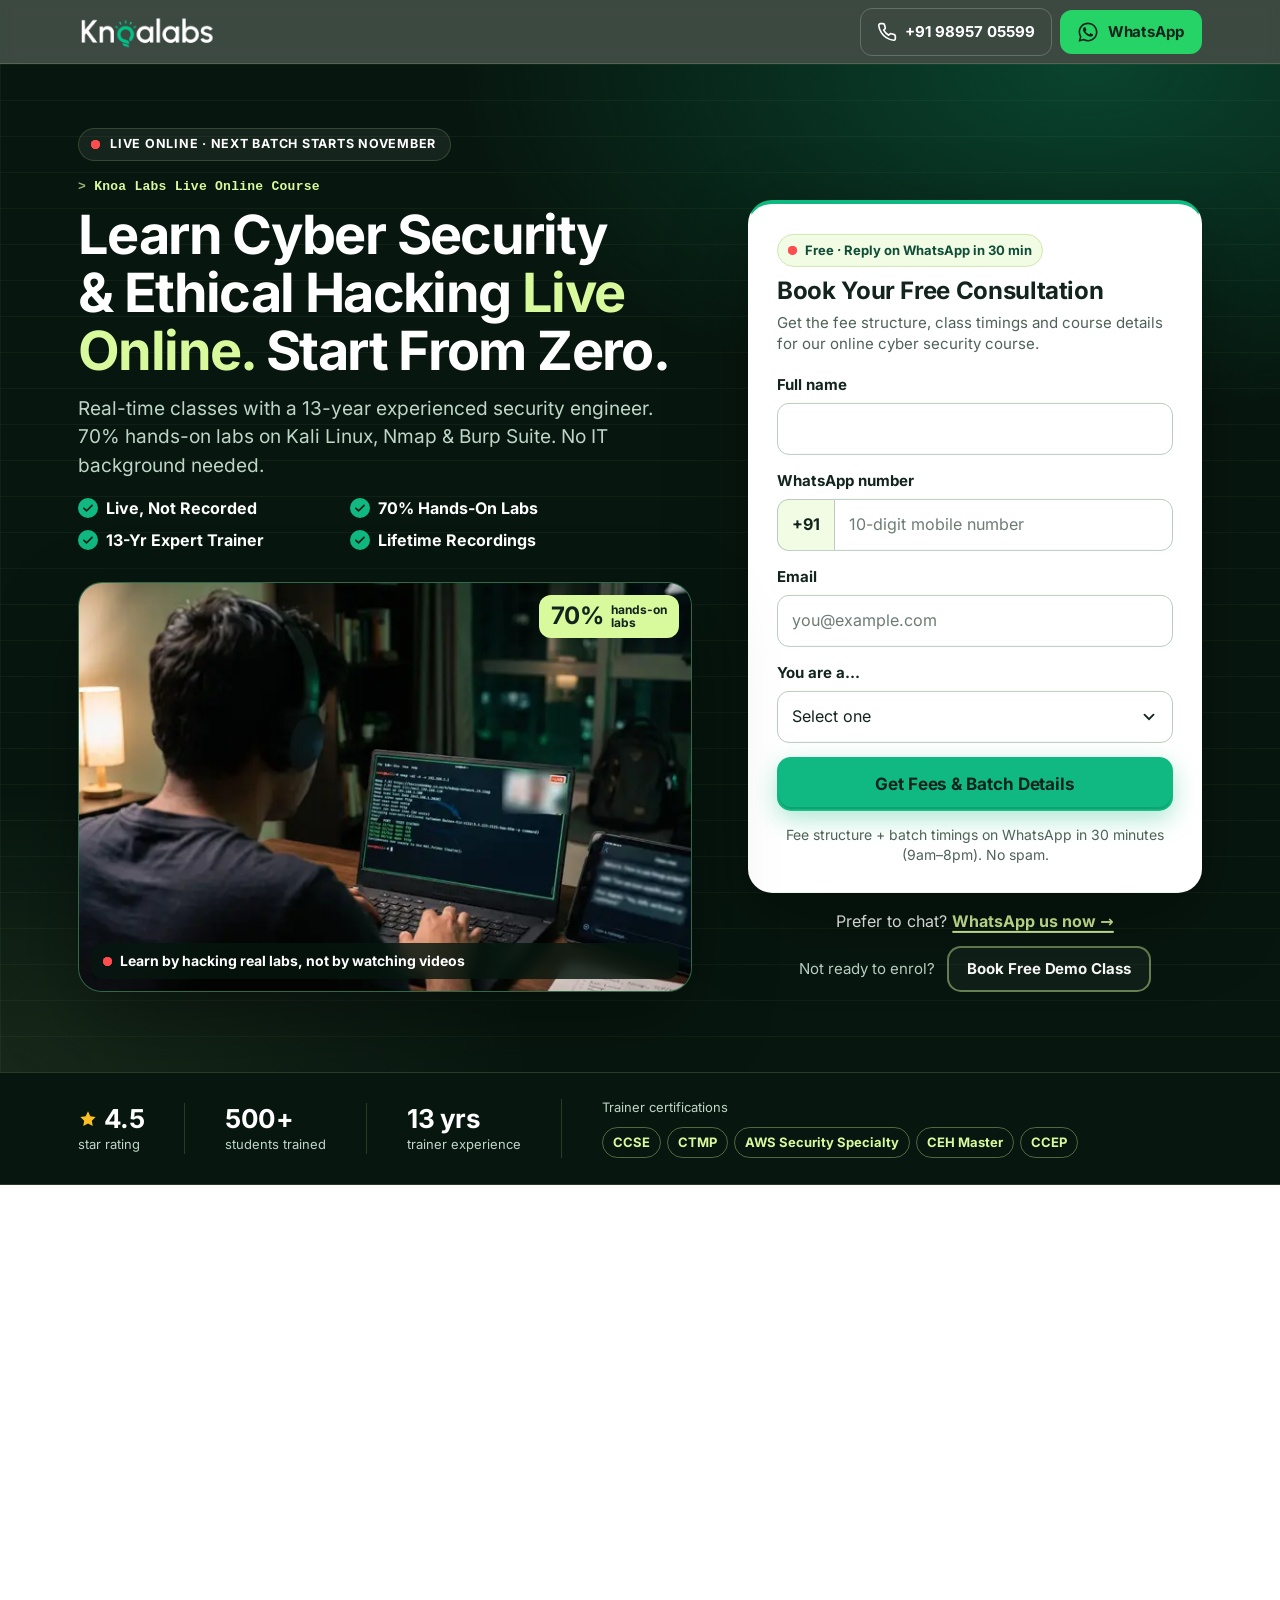
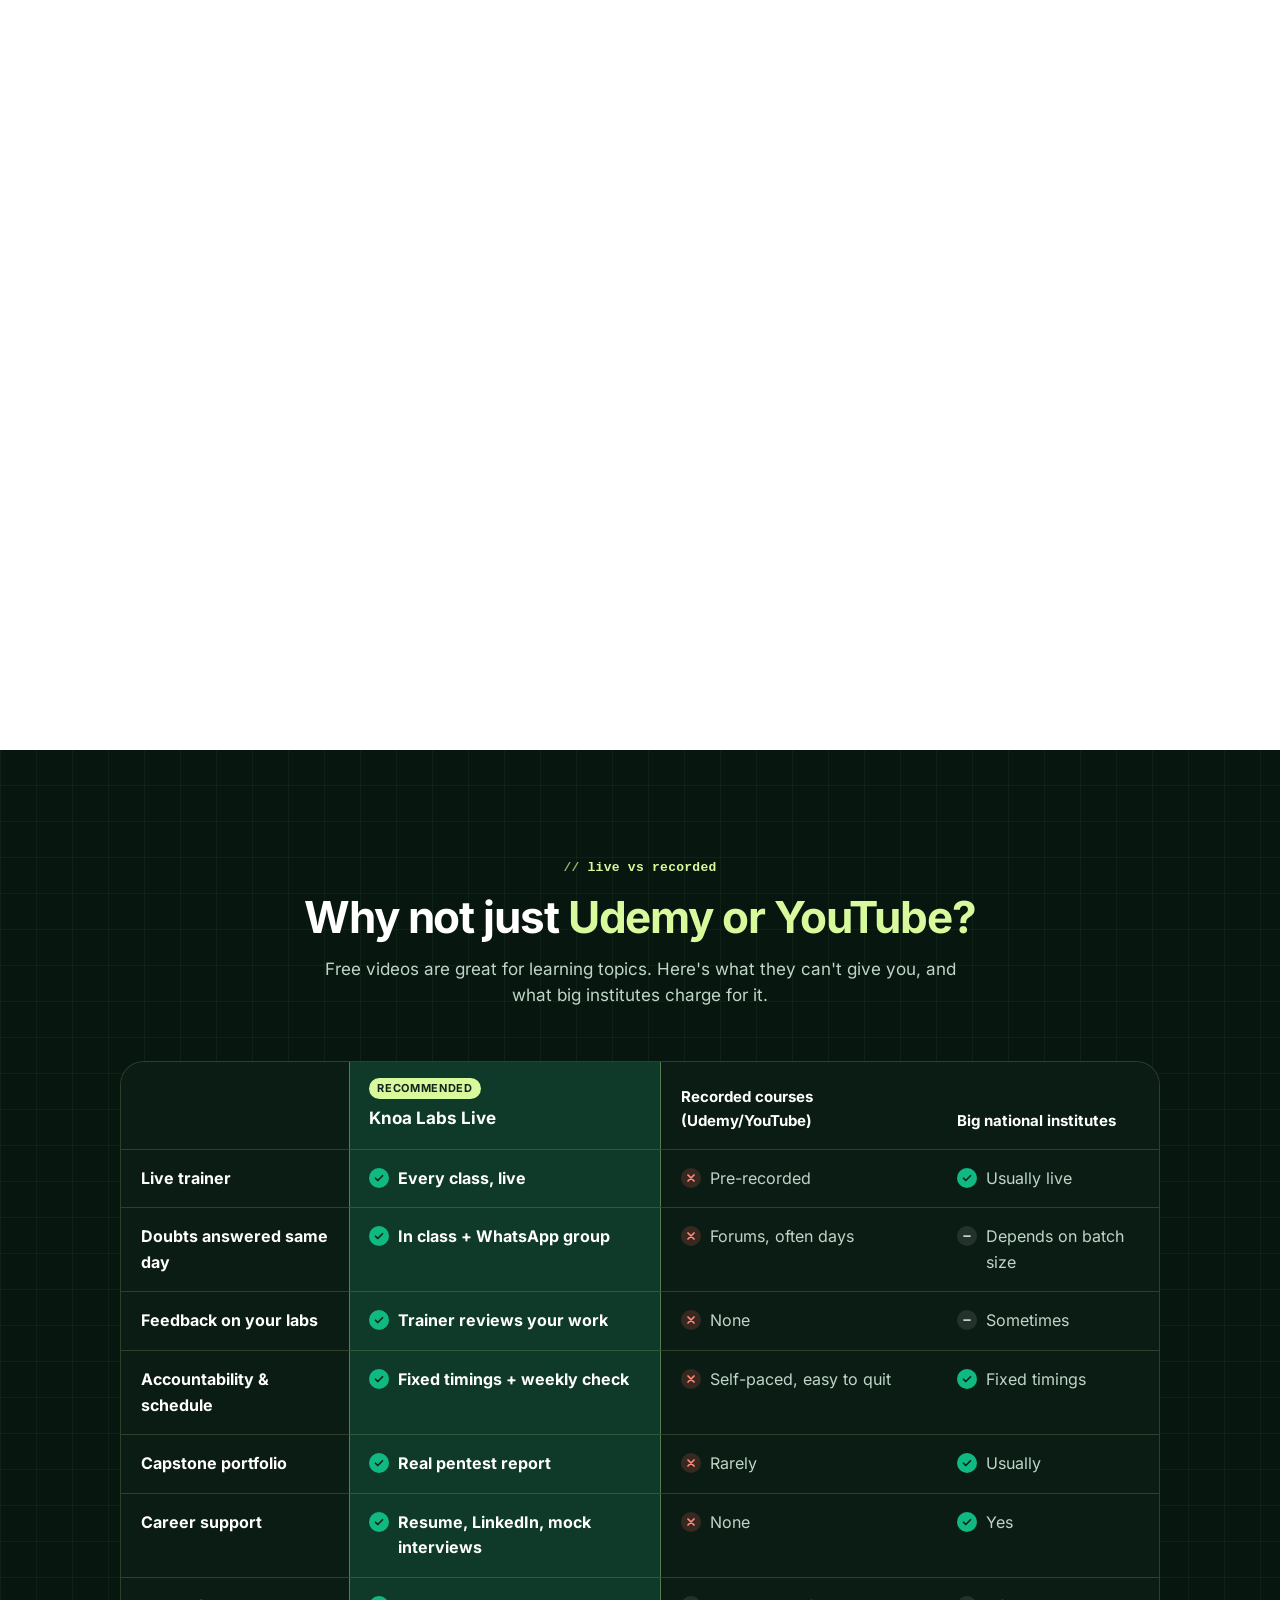
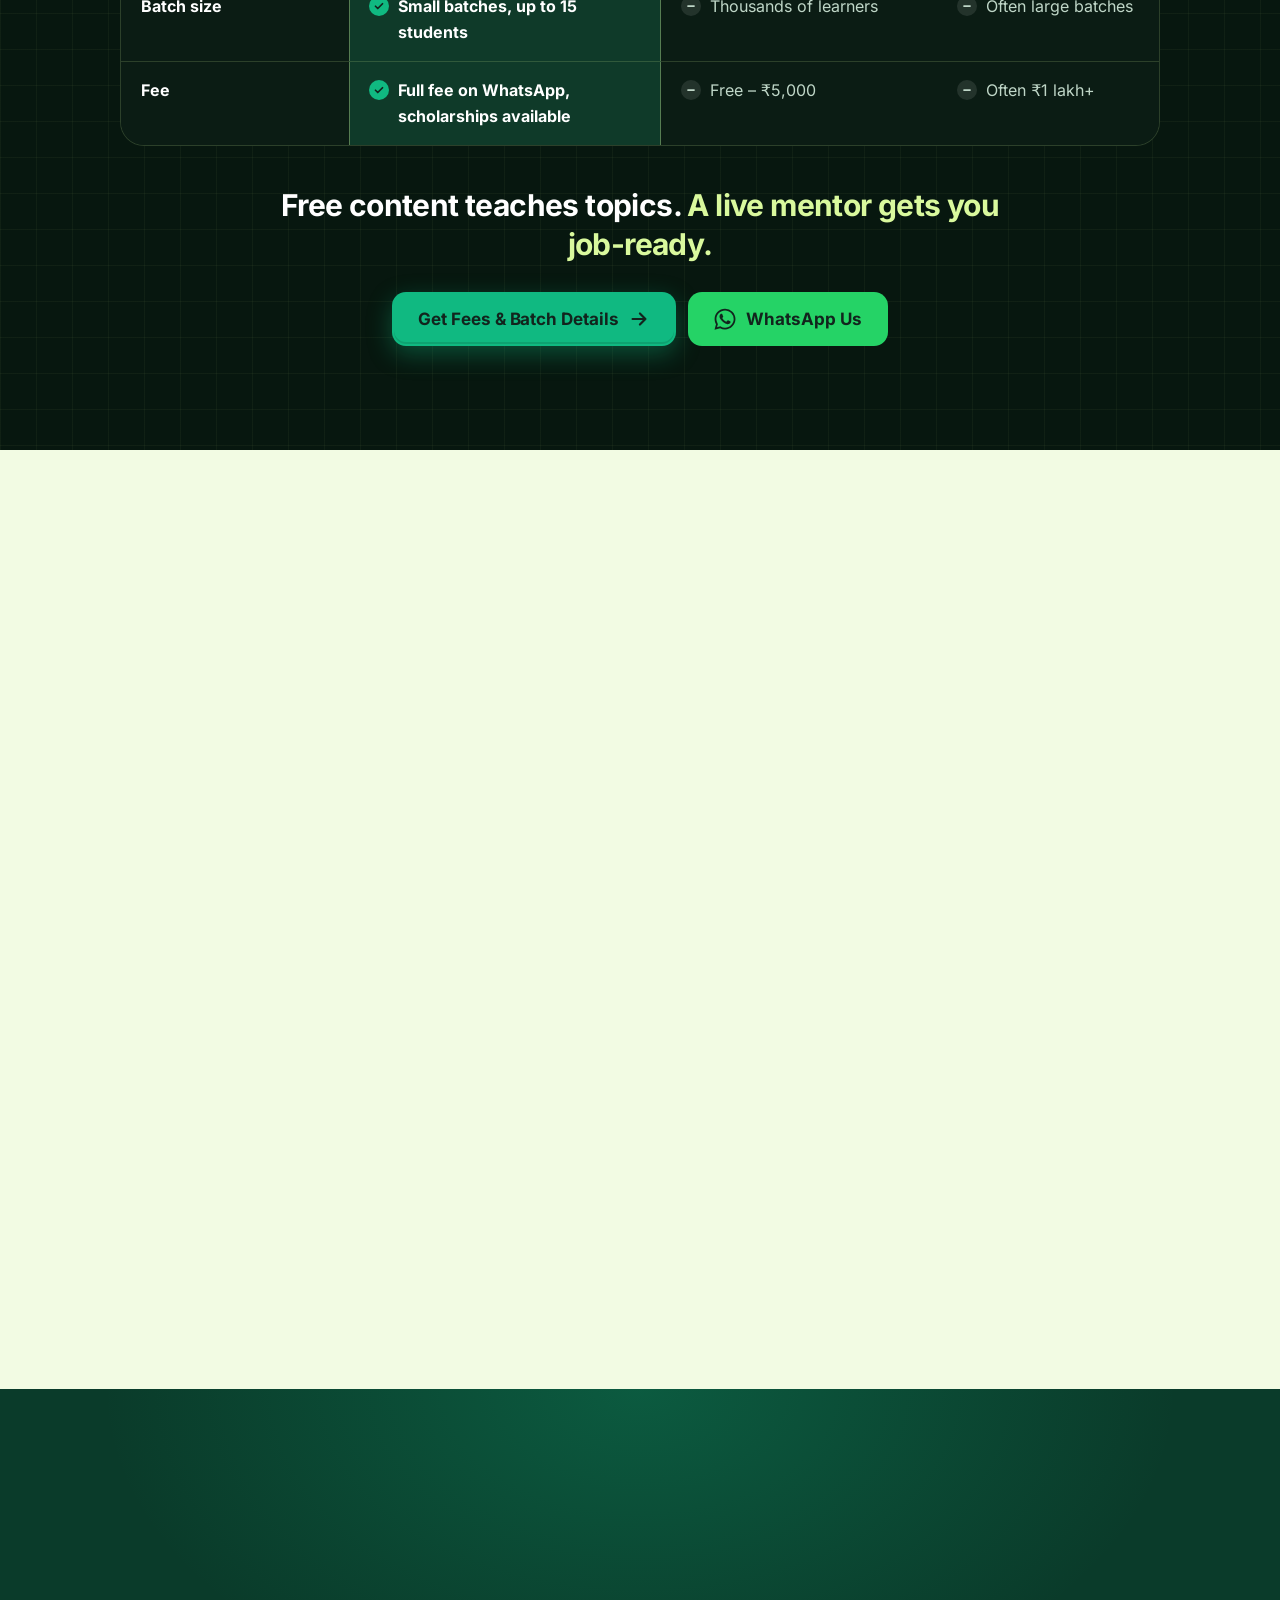
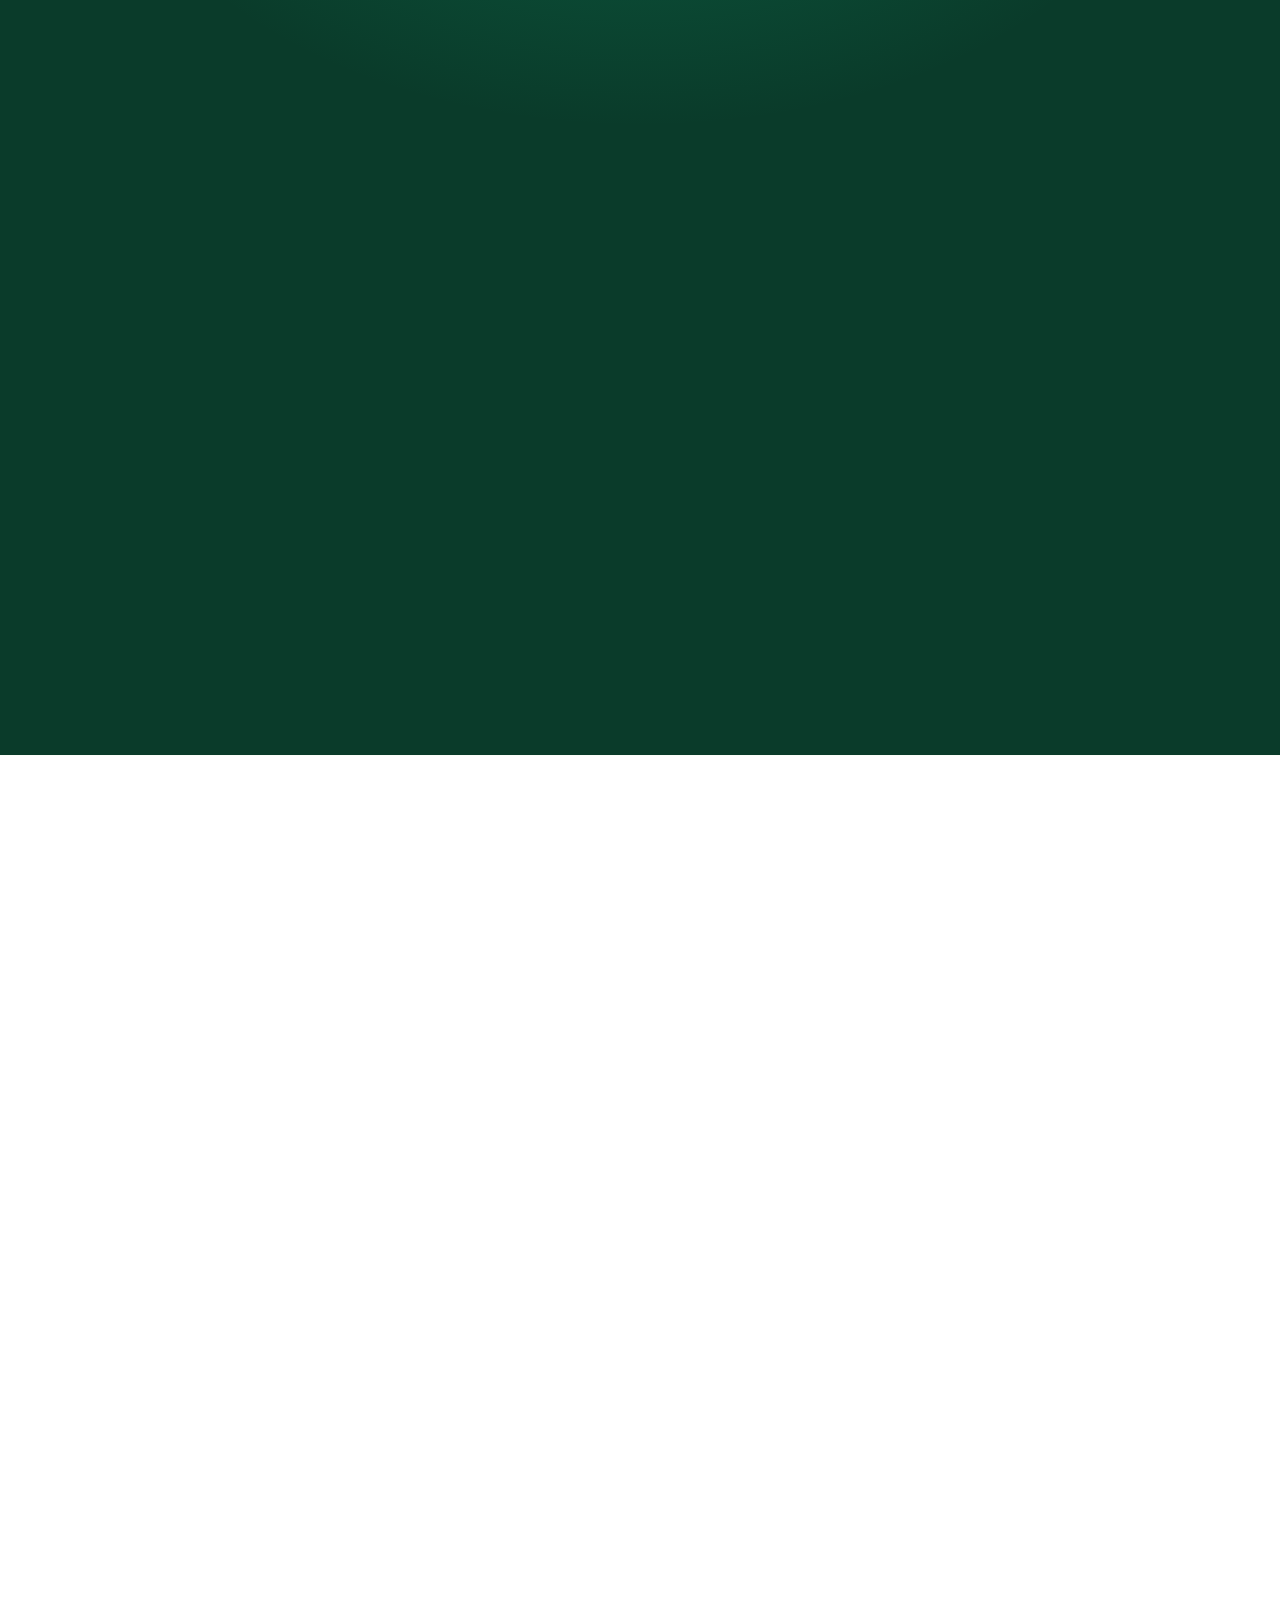
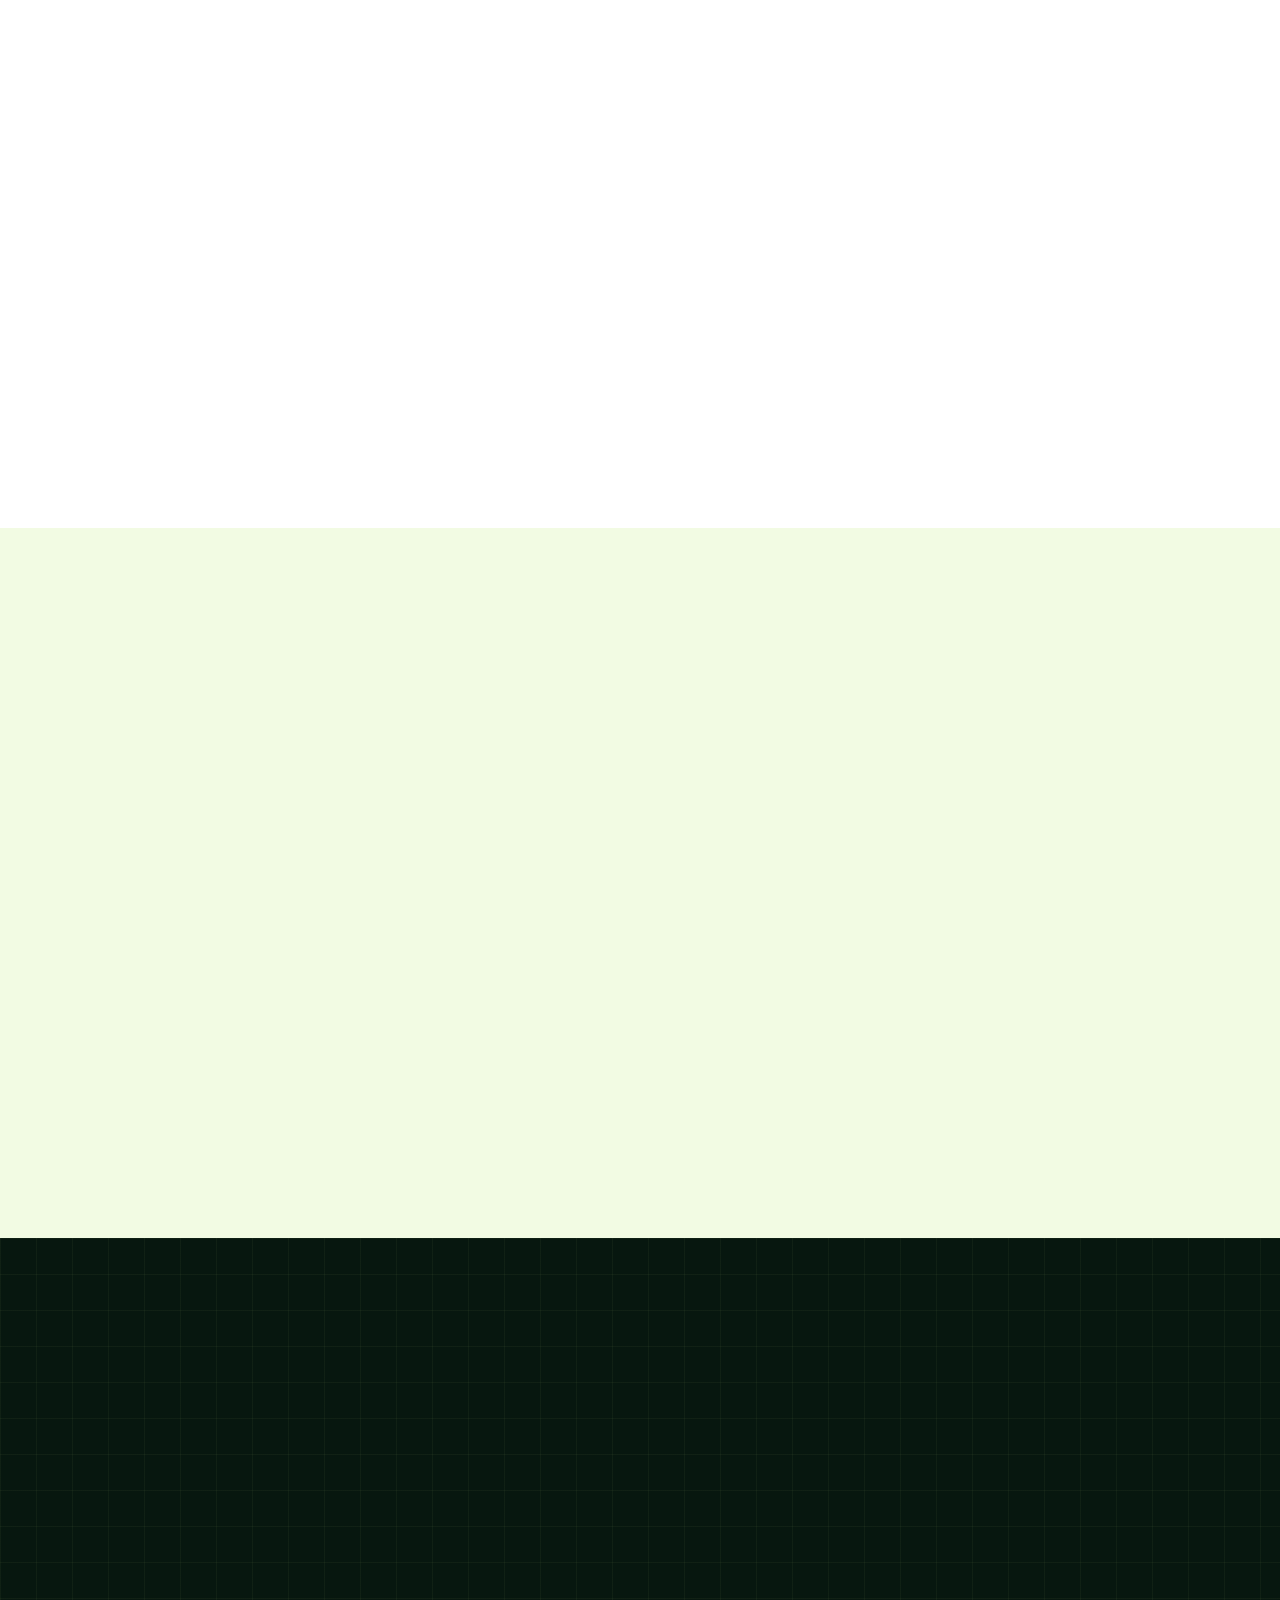
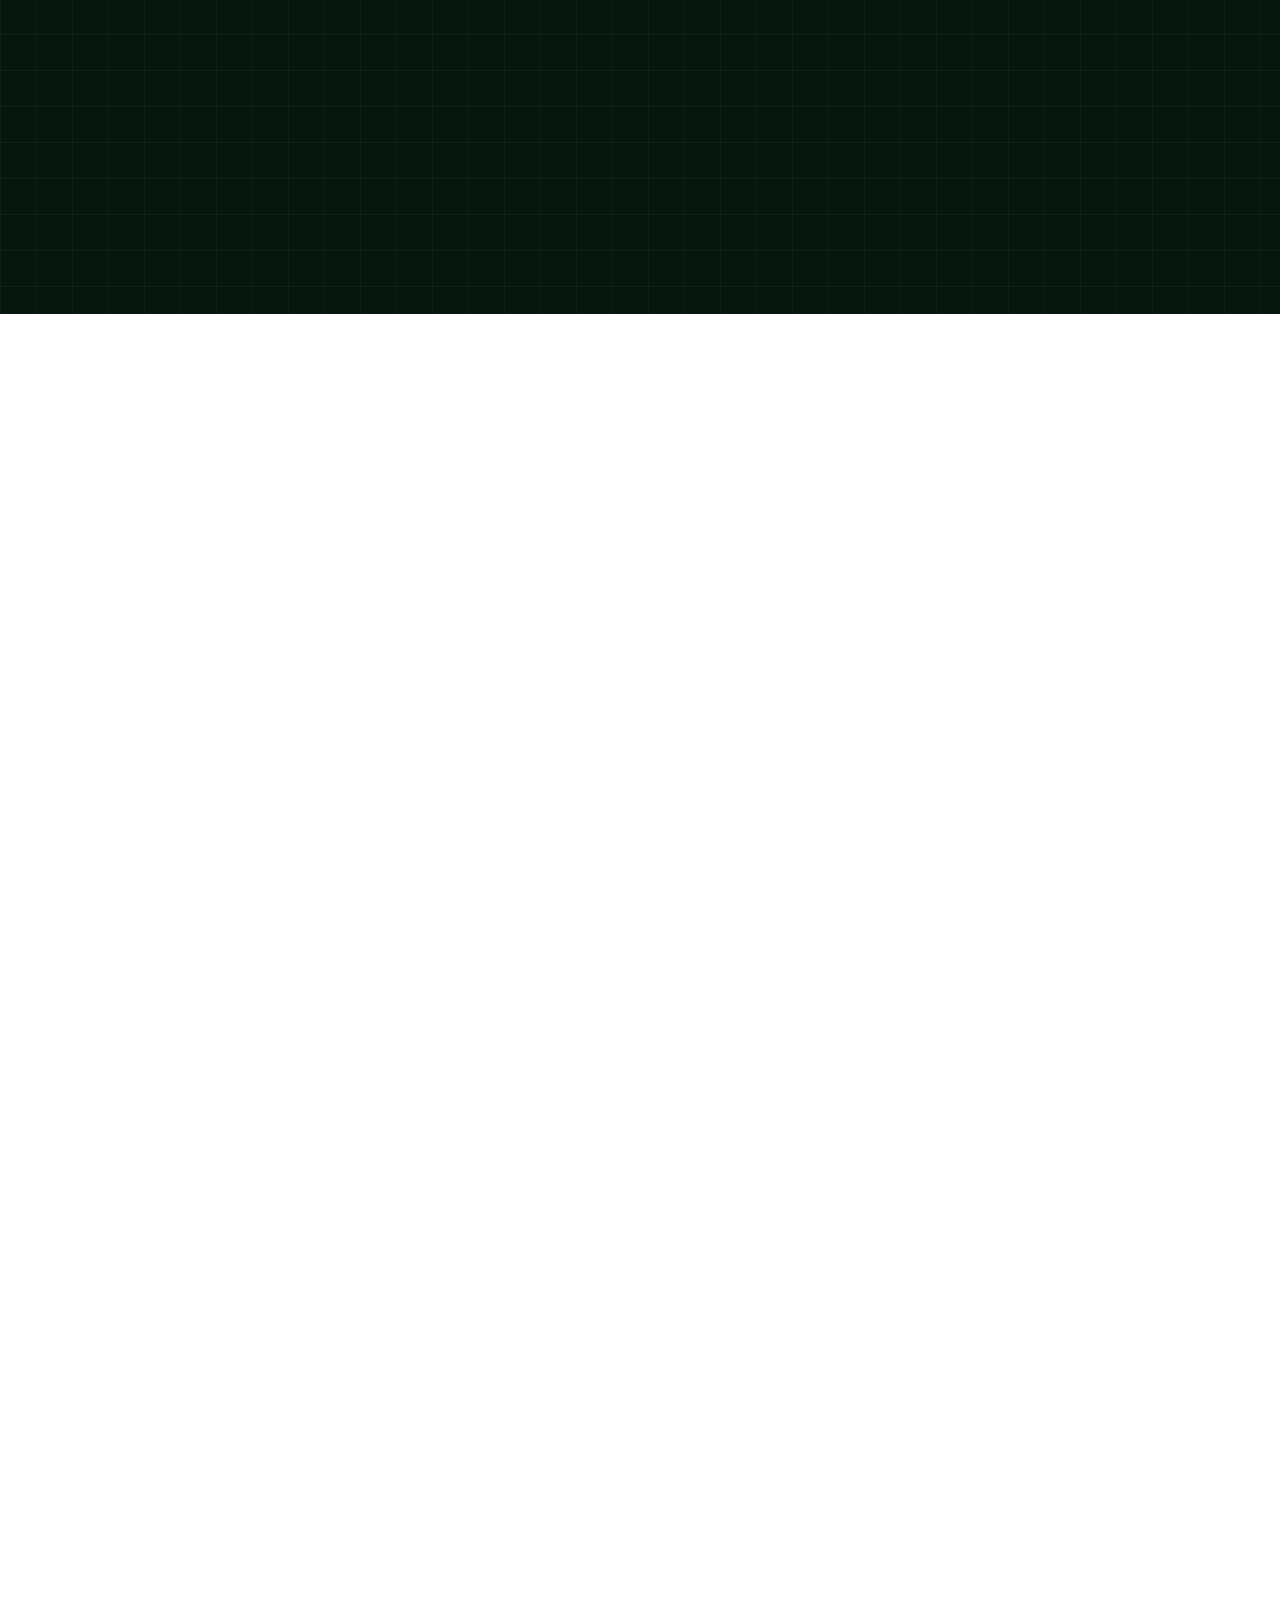
==== commit 67538350: "New update" ====
--- a/cyber-security/index.html
+++ b/cyber-security/index.html
@@ -3,10 +3,17 @@
 <head>
 <meta charset="utf-8">
 <meta name="viewport" content="width=device-width, initial-scale=1">
-<title>Live Online Cyber Security Course | Ethical Hacking From Zero | Knoa Labs</title>
-<meta name="description" content="Live online cyber security &amp; ethical hacking course with a 13-year experienced security engineer. 70% hands-on labs on Kali Linux, Nmap &amp; Burp Suite. No IT background needed.">
+<title>Live Online Cyber Security Course | Ethical Hacking | Knoa Labs</title>
+<meta name="description" content="Live online cyber security &amp; ethical hacking course by a 13-year security engineer. 70% hands-on labs on Kali Linux, Nmap &amp; Burp Suite. Start from zero.">
 <link rel="canonical" href="https://lp.knoalabs.com/cyber-security">
-<meta name="robots" content="index, follow, max-image-preview:large">
+<link rel="alternate" hreflang="en-IN" href="https://lp.knoalabs.com/cyber-security">
+<link rel="alternate" hreflang="x-default" href="https://lp.knoalabs.com/cyber-security">
+<link rel="alternate" type="text/plain" href="/llms.txt" title="LLM-readable summary of Knoa Labs courses">
+<link rel="manifest" href="/site.webmanifest">
+<meta name="author" content="Knoa Labs Private Limited">
+<meta name="geo.region" content="IN-KL">
+<meta name="geo.placename" content="Kozhikode, Kerala">
+<meta name="robots" content="index, follow, max-image-preview:large, max-snippet:-1, max-video-preview:-1">
 <meta name="theme-color" content="#07170F">
 
 <!-- ?kw= H1 swap: runs before first paint. Whitelist only; URL text is never written into the DOM.
@@ -17,12 +24,13 @@
 <link rel="preload" href="/shared/fonts/inter-latin-400.woff2" as="font" type="font/woff2" crossorigin>
 <!-- Hero photo is above the fold on desktop only (on mobile it sits below the form) -->
 <link rel="preload" as="image" href="/cyber-security/assets/hero-live-class-1200.webp" imagesrcset="/cyber-security/assets/hero-live-class-640.webp 640w, /cyber-security/assets/hero-live-class-1200.webp 1200w" imagesizes="(min-width: 960px) 620px, 100vw" media="(min-width: 960px)">
-<link rel="stylesheet" href="/shared/base.css?v=4">
+<link rel="stylesheet" href="/shared/base.css?v=6">
 <link rel="stylesheet" href="/cyber-security/page.css?v=8">
 
-<link rel="icon" href="/favicon.ico" sizes="48x48">
-<link rel="icon" href="/favicon-96x96.png" type="image/png" sizes="96x96">
-<link rel="apple-touch-icon" href="/shared/icons/apple-touch-icon.png">
+<link rel="icon" href="https://lp.knoalabs.com/favicon.ico" sizes="48x48">
+<link rel="icon" href="https://lp.knoalabs.com/favicon-48x48.png" type="image/png" sizes="48x48">
+<link rel="icon" href="https://lp.knoalabs.com/favicon-96x96.png" type="image/png" sizes="96x96">
+<link rel="apple-touch-icon" href="https://lp.knoalabs.com/shared/icons/apple-touch-icon.png">
 
 <meta property="og:type" content="website">
 <meta property="og:site_name" content="Knoa Labs">
@@ -32,20 +40,29 @@
 <meta property="og:image" content="https://lp.knoalabs.com/cyber-security/assets/og-image.jpg">
 <meta property="og:image:width" content="1200">
 <meta property="og:image:height" content="630">
+<meta property="og:image:type" content="image/jpeg">
+<meta property="og:image:alt" content="Learn Cyber Security and Ethical Hacking live online with Knoa Labs">
 <meta property="og:locale" content="en_IN">
 <meta name="twitter:card" content="summary_large_image">
+<meta name="twitter:title" content="Live Online Cyber Security &amp; Ethical Hacking Course | Knoa Labs">
+<meta name="twitter:description" content="Real-time classes with a 13-year experienced security engineer. 70% hands-on labs. Start from zero, no IT background needed.">
+<meta name="twitter:image" content="https://lp.knoalabs.com/cyber-security/assets/og-image.jpg">
+<meta name="twitter:image:alt" content="Learn Cyber Security and Ethical Hacking live online with Knoa Labs">
 
 <!-- Order matters: page CONFIG first, then shared tracking, then the form handler -->
 <script src="/cyber-security/page.js?v=14" defer></script>
-<script src="/shared/tracking.js?v=7" defer></script>
-<script src="/shared/form.js?v=8" defer></script>
+<script src="/shared/tracking.js?v=8" defer></script>
+<script src="/shared/form.js?v=10" defer></script>
 
 <script type="application/ld+json">
 {
   "@context": "https://schema.org",
   "@graph": [
     {
-      "@type": "Organization",
+      "@type": [
+        "Organization",
+        "EducationalOrganization"
+      ],
       "@id": "https://knoalabs.com/#organization",
       "name": "Knoa Labs",
       "legalName": "Knoa Labs Private Limited",
@@ -60,7 +77,78 @@
         "addressRegion": "Kerala",
         "postalCode": "673008",
         "addressCountry": "IN"
+      },
+      "areaServed": {
+        "@type": "Country",
+        "name": "India"
+      },
+      "contactPoint": [
+        {
+          "@type": "ContactPoint",
+          "contactType": "admissions",
+          "telephone": "+91-98957-05599",
+          "email": "business@knoalabs.com",
+          "areaServed": "IN",
+          "availableLanguage": [
+            "English"
+          ]
+        }
+      ],
+      "sameAs": [
+        "https://knoalabs.com"
+      ]
+    },
+    {
+      "@type": "WebSite",
+      "@id": "https://lp.knoalabs.com/#website",
+      "url": "https://lp.knoalabs.com/",
+      "name": "Knoa Labs Live Online Courses",
+      "inLanguage": "en-IN",
+      "publisher": {
+        "@id": "https://knoalabs.com/#organization"
       }
+    },
+    {
+      "@type": "WebPage",
+      "@id": "https://lp.knoalabs.com/cyber-security#webpage",
+      "url": "https://lp.knoalabs.com/cyber-security",
+      "name": "Live Online Cyber Security Course | Ethical Hacking | Knoa Labs",
+      "description": "Live online cyber security & ethical hacking course by a 13-year security engineer. 70% hands-on labs on Kali Linux, Nmap & Burp Suite. Start from zero.",
+      "inLanguage": "en-IN",
+      "isPartOf": {
+        "@id": "https://lp.knoalabs.com/#website"
+      },
+      "about": {
+        "@id": "https://lp.knoalabs.com/cyber-security#course"
+      },
+      "primaryImageOfPage": {
+        "@type": "ImageObject",
+        "url": "https://lp.knoalabs.com/cyber-security/assets/og-image.jpg",
+        "width": 1200,
+        "height": 630
+      },
+      "breadcrumb": {
+        "@id": "https://lp.knoalabs.com/cyber-security#breadcrumb"
+      },
+      "dateModified": "2026-10-30"
+    },
+    {
+      "@type": "BreadcrumbList",
+      "@id": "https://lp.knoalabs.com/cyber-security#breadcrumb",
+      "itemListElement": [
+        {
+          "@type": "ListItem",
+          "position": 1,
+          "name": "Knoa Labs Courses",
+          "item": "https://lp.knoalabs.com/"
+        },
+        {
+          "@type": "ListItem",
+          "position": 2,
+          "name": "Live Online Cyber Security & Ethical Hacking Course",
+          "item": "https://lp.knoalabs.com/cyber-security"
+        }
+      ]
     },
     {
       "@type": "Course",
@@ -108,8 +196,16 @@
             "https://schema.org/Sunday"
           ],
           "duration": "PT3H"
-        }
-      }
+        },
+        "courseWorkload": "Live classes on Saturday and Sunday, 2–3 hours a day, for 3–4 months, plus weekday lab practice"
+      },
+      "coursePrerequisites": "No IT or coding background needed. A laptop with at least 8 GB RAM (Windows, Mac or Linux), a stable internet connection and headphones.",
+      "educationalCredentialAwarded": "Knoa Labs course completion certificate",
+      "audience": {
+        "@type": "Audience",
+        "audienceType": "Students, freshers, IT support and network staff, and career switchers"
+      },
+      "image": "https://lp.knoalabs.com/cyber-security/assets/og-image.jpg"
     },
     {
       "@type": "FAQPage",
@@ -257,7 +353,7 @@
 <section class="hero" id="top" aria-labelledby="hero-title">
   <div class="container hero__grid">
     <div class="hero__copy">
-      <p class="hero__badge"><span class="live-dot" aria-hidden="true"></span><span>Live online · Next batch starts October</span></p>
+      <p class="hero__badge"><span class="live-dot" aria-hidden="true"></span><span>Live online · Next batch starts November</span></p>
       <p class="hero__kicker">Knoa Labs Live Online Course</p>
       <h1 class="hero__h1" id="hero-title">
         <span class="h1-default">Learn Cyber Security &amp; Ethical Hacking <span class="hero__hl">Live Online.</span> Start From Zero.</span>
@@ -407,7 +503,7 @@
             </ul>
           </div>
           <!-- [PLACEHOLDER] Replace data-yt with a 30–60s clip of a real class or lab screen recording, and the thumbnail image -->
-          <button class="yt-facade" type="button" data-yt="H8P1cgtffX8" data-loc="how_it_works" aria-label="Play video: inside Knoa Labs">
+          <button class="yt-facade" type="button" data-yt="H8P1cgtffX8" data-loc="how_it_works" aria-label="Watch: inside Knoa Labs">
             <img src="/cyber-security/assets/class-video.webp" alt="" width="640" height="360" loading="lazy" decoding="async">
             <span class="yt-facade__play"><svg viewBox="0 0 24 24" aria-hidden="true"><path d="M8 5v14l11-7z"/></svg></span>
             <span class="yt-facade__label">Watch: inside Knoa Labs</span>
@@ -596,7 +692,7 @@
 
     <div class="fees">
       <div class="fees__main">
-        <p class="fees__next"><span class="live-dot" aria-hidden="true"></span>Next live batch: <strong>October 2026</strong></p>
+        <p class="fees__next"><span class="live-dot" aria-hidden="true"></span>Next live batch: <strong>November 2026</strong></p>
         <dl class="fees__specs">
           <div><svg aria-hidden="true"><use href="#i-hourglass"/></svg><dt>Duration</dt><dd>3–4 months</dd></div>
           <div><svg aria-hidden="true"><use href="#i-video"/></svg><dt>Live classes</dt><dd>Sat &amp; Sun, 2–3 hrs a day</dd></div>
@@ -624,7 +720,7 @@
           <li>Mock interviews</li>
           <li>Student community</li>
         </ul>
-        <a class="btn btn--primary btn--block" href="#enquire" data-open-form="seat" data-loc="fees">Reserve My Seat in the October Batch</a>
+        <a class="btn btn--primary btn--block" href="#enquire" data-open-form="seat" data-loc="fees">Reserve My Seat in the November Batch</a>
         <a id="whatsapp-desktop-fees" class="btn btn--wa btn--block fees__wa" href="https://wa.me/919895705599" data-wa data-loc="fees"><svg aria-hidden="true"><use href="#i-wa"/></svg>WhatsApp Us</a>
       </div>
     </div>
@@ -846,9 +942,9 @@
 <section class="section section--night section--grid final" id="final" aria-labelledby="final-title">
   <div class="container final__grid">
     <div class="final__copy">
-      <p class="eyebrow">Next batch starts October</p>
+      <p class="eyebrow">Next batch starts November</p>
       <h2 class="h2" id="final-title">Your first cyber security role starts with <span class="accent">one live class.</span></h2>
-      <p class="lead">Join the October live batch: weekend classes, 3–4 months. Get the fee structure, class timings and course details on WhatsApp.</p>
+      <p class="lead">Join the November live batch: weekend classes, 3–4 months. Get the fee structure, class timings and course details on WhatsApp.</p>
       <ul class="final__points">
         <li><svg aria-hidden="true"><use href="#i-check"/></svg>Live classes with a 13-year expert</li>
         <li><svg aria-hidden="true"><use href="#i-check"/></svg>70% hands-on labs + capstone project</li>
--- a/shared/base.css
+++ b/shared/base.css
@@ -198,6 +198,11 @@
 .phone input { border-radius: 0 12px 12px 0; }
 .hp { position: absolute !important; left: -9999px; width: 1px; height: 1px; overflow: hidden; }
 .form-note { display: flex; justify-content: center; align-items: center; gap: 6px; flex-wrap: wrap; font-size: 14px; color: var(--kn-muted); text-align: center; line-height: 1.45; }
+.phone-confirm { padding: 14px; border-radius: 14px; background: var(--kn-lime-soft); border: 1.5px solid #CFE8B0; }
+.phone-confirm__q { font-size: 16px; line-height: 1.45; text-align: center; }
+.phone-confirm__q strong { display: block; font-size: 20px; letter-spacing: .02em; margin: 4px 0 2px; white-space: nowrap; }
+.phone-confirm__actions { display: grid; gap: 10px; margin-top: 12px; }
+.phone-confirm__actions .btn { width: 100%; }
 .form-status { font-size: 15px; color: var(--kn-danger); text-align: center; }
 .form-status:empty { display: none; }
 .form-alt { margin-top: 16px; text-align: center; font-size: 16px; }
@@ -249,6 +254,8 @@
 .site-footer__brand { color: var(--on-dark); font-weight: 700; font-size: 16px; }
 .site-footer__links { display: flex; flex-wrap: wrap; gap: 0 20px; }
 .site-footer__links a { display: inline-block; padding: 10px 0; }
+/* Tap targets: contact links in the footer were 19px tall (WCAG 2.2 AA asks for 24px) */
+.site-footer__grid p a { display: inline-block; padding: 6px 0; }
 .site-footer__legal { border-top: 1px solid var(--on-dark-line); margin-top: 28px; padding-top: 20px; font-size: 14px; }
 @media (min-width: 768px) { .site-footer { padding-bottom: 48px; } .site-footer__grid { grid-template-columns: 1.5fr 1fr 1fr; } }
 
